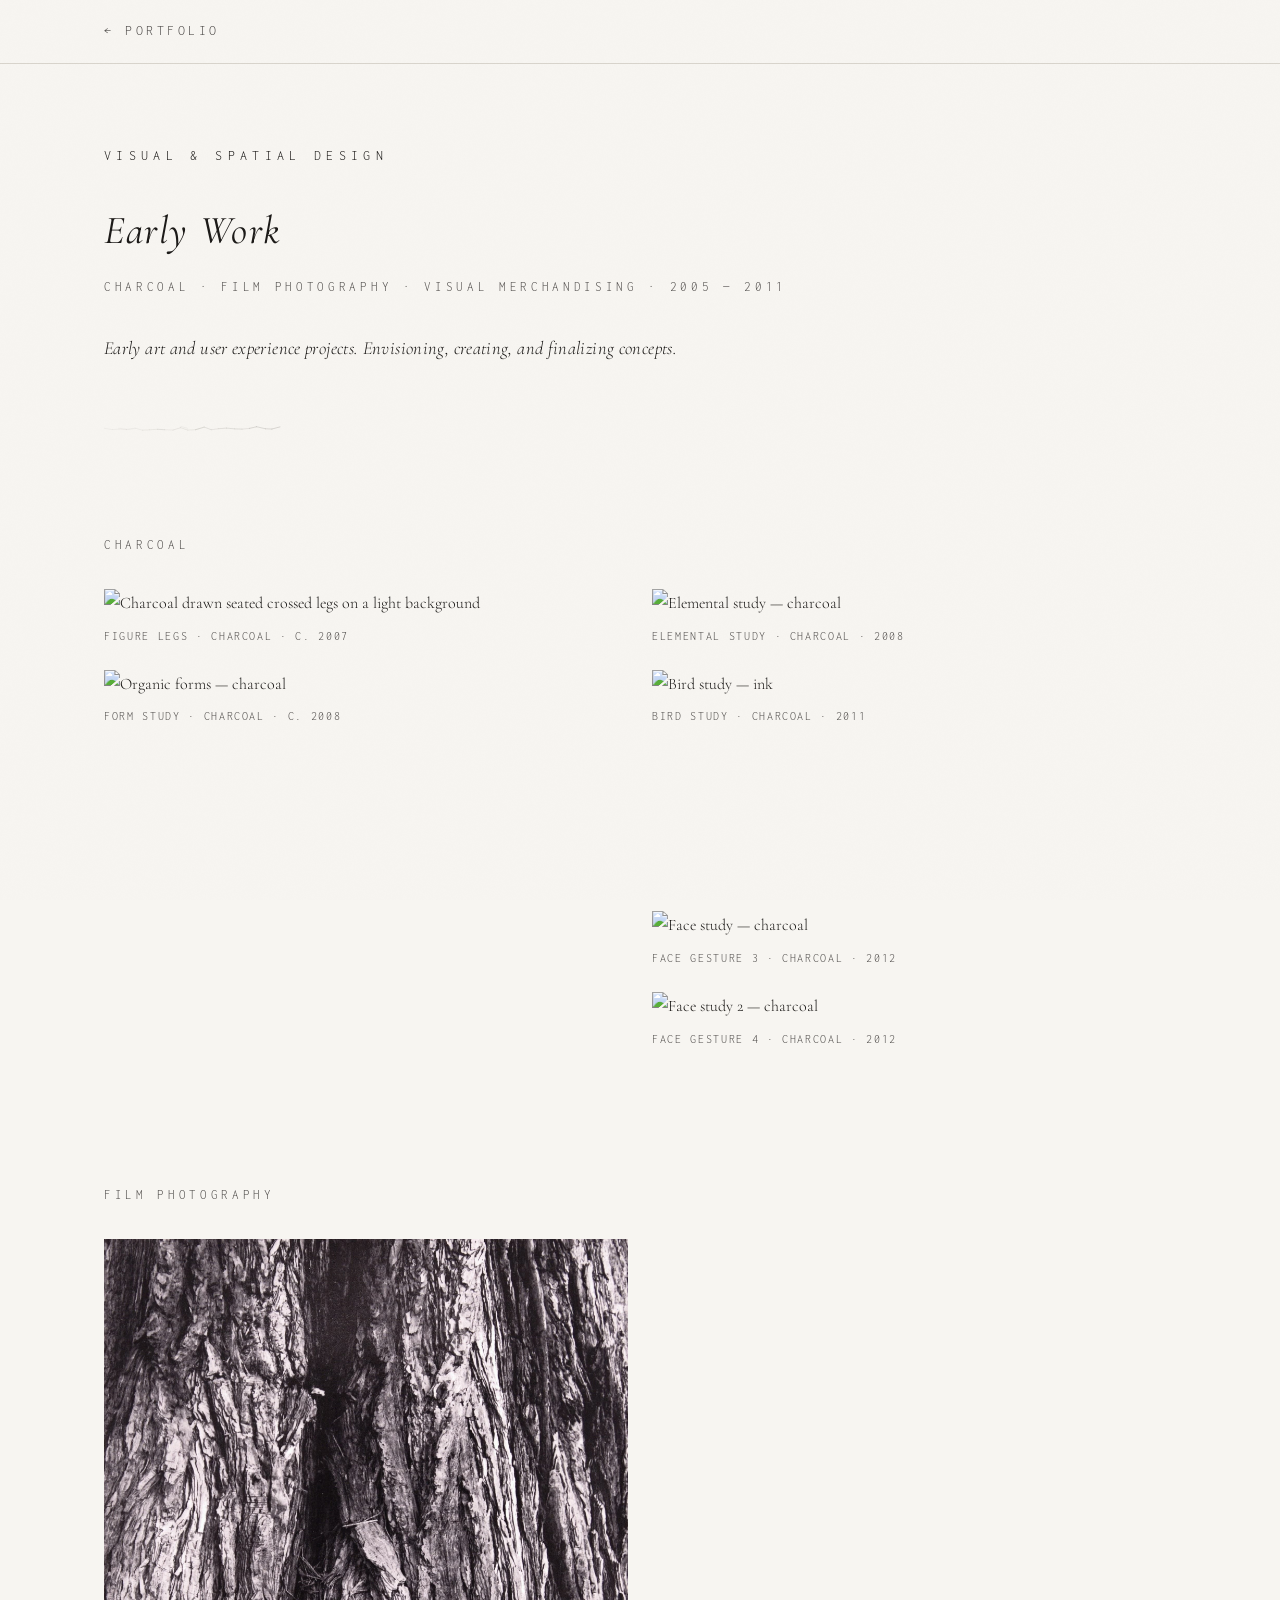
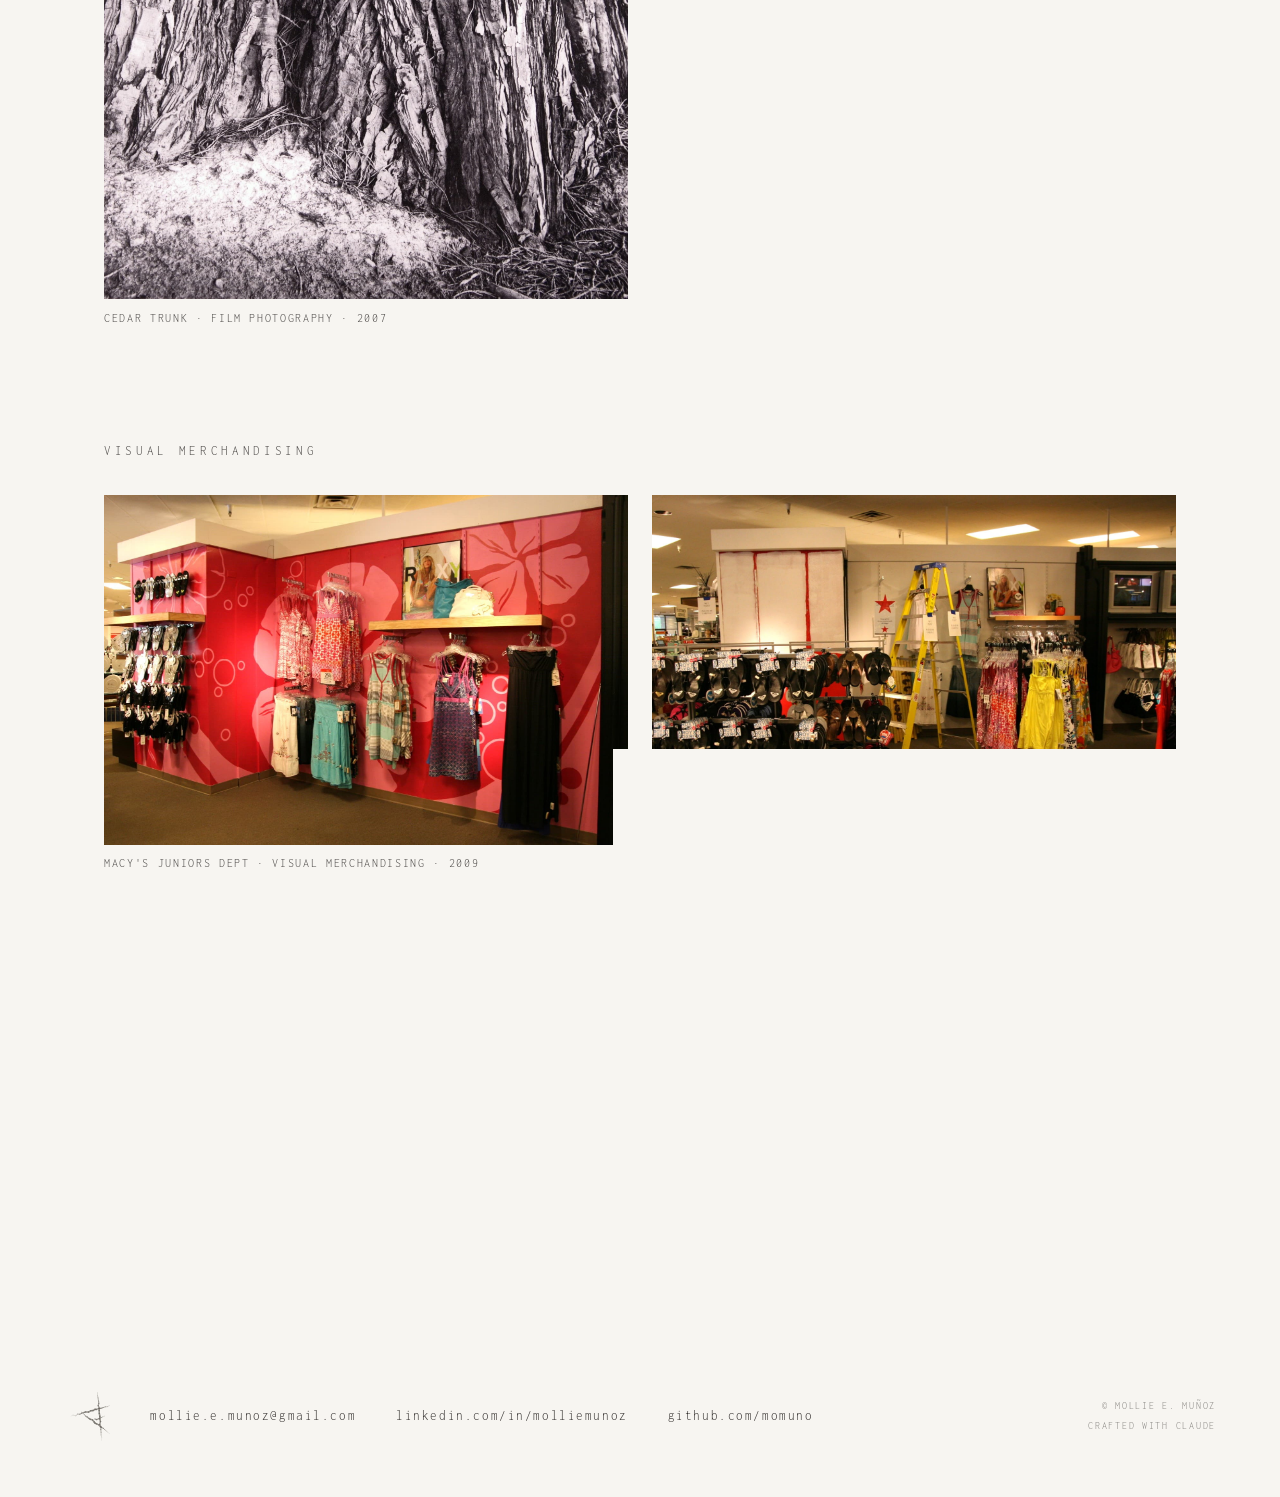
==== gallery.html @ 178ab49b "dead code clean up and mobile style improvments" ====
<!DOCTYPE html>
<html lang="en">
<head>
<meta charset="UTF-8">
<meta name="viewport" content="width=device-width, initial-scale=1.0">
<title>Early Work — Mollie E. Muñoz</title>
<link rel="stylesheet" href="styles.css">
<link rel="icon" type="image/png" sizes="32x32" href="favicon/favicon-32x32.png">
<link rel="icon" type="image/png" sizes="16x16" href="favicon/favicon-16x16.png">
<link rel="manifest" href="/site.webmanifest">
</head>
<body>

<canvas id="charcoal-cursor" aria-hidden="true"></canvas>

<nav>
  <ul>
    <li><a href="index.html#early-work">← Portfolio</a></li>
  </ul>
</nav>

<main>
<div class="content-wrap">

  <div class="project-header">
    <p class="project-eyebrow">Visual &amp; Spatial Design</p>
    <h1>Early Work</h1>
    <div class="project-meta">
      <span>Charcoal · Film Photography · Visual Merchandising · 2005 — 2011</span>
    </div>
    <p class="project-description">
      Early art and user experience projects. Envisioning, creating, and finalizing concepts.
    </p>
  </div>

  <div class="sweep-wrap"><canvas class="ink-sweep" id="sweep-header" aria-hidden="true"></canvas></div>

  <!-- LARGE CHARCOAL WORKS -->
  <div class="gallery-section" id="charcoal">
    <span class="gallery-label">Charcoal</span>

    <div class="gallery-grid">

      <div class="gallery-item">
        <img src="Gallery/drawing_dancer.jpg" alt="Charcoal drawn seated crossed legs on a light background" class="gallery-lightbox" data-lightbox-maxwidth="40vw">
        <div class="caption">Figure Legs · Charcoal · c. 2007</div>
      </div>

      <div class="gallery-item">
        <img src="Gallery/drawing_vertical.jpg" alt="Organic forms — charcoal" class="gallery-lightbox" data-lightbox-maxwidth="40vw">
        <div class="caption">Form Study · Charcoal · c. 2008</div>
      </div>

      <div class="gallery-item" style="break-before: column;">
        <img src="Gallery/drawing_horizontal.jpg" alt="Elemental study — charcoal" class="gallery-lightbox" data-lightbox-maxwidth="40vw">
        <div class="caption">Elemental study · Charcoal · 2008</div>
      </div>

      <div class="gallery-item">
        <img src="sketch_bird.jpg" alt="Bird study — ink" class="gallery-lightbox" data-lightbox-maxwidth="40vw">
        <div class="caption">Bird study · Charcoal · 2011</div>
      </div>

      <div class="gallery-item">
        <img src="sketch_portrait_orig.jpg" alt="Portrait study — pencil" class="gallery-lightbox" data-lightbox-maxwidth="40vw">
        <div class="caption">Face Gesture 1 · Pencil · 2012</div>
      </div>

      <div class="gallery-item">
        <img src="sketch_portrait2_orig.jpg" alt="Portrait study 2 — pencil" class="gallery-lightbox" data-lightbox-maxwidth="40vw">
        <div class="caption">Face Gesture 2 · Pencil · 2012</div>
      </div>

      <div class="gallery-item">
        <img src="sketch_face1_orig.jpg" alt="Face study — charcoal" class="gallery-lightbox" data-lightbox-maxwidth="40vw">
        <div class="caption">Face Gesture 3 · Charcoal · 2012</div>
      </div>

      <div class="gallery-item">
        <img src="sketch_face2_orig.jpg" alt="Face study 2 — charcoal" class="gallery-lightbox" data-lightbox-maxwidth="40vw">
        <div class="caption">Face Gesture 4 · Charcoal · 2012</div>
      </div>

    </div>
  </div>

  <!-- FILM PHOTOGRAPHY -->
  <div class="gallery-section" id="film">
    <span class="gallery-label">Film Photography</span>

    <div class="gallery-grid"">

      <div class="gallery-item">
        <img src="Gallery/photo_redwood.jpg" alt="Redwood trunks — film photography, 2007" class="gallery-lightbox" data-lightbox-maxwidth="40vw">
        <div class="caption">Cedar Trunk · Film photography · 2007</div>
      </div>

    </div>
  </div>

    <!-- VISUAL MERCHANDISING -->
  <div class="gallery-section" id="merchandising">
    <span class="gallery-label">Visual Merchandising</span>

    <div class="gallery-grid">

      <div class="gallery-item">
        <img src="Gallery/macy_juniors_after.jpg" alt="" class="gallery-lightbox" data-lightbox-maxwidth="40vw">
        <div class="caption">Macy's Juniors Dept · Visual Merchandising · 2009</div>
      </div>

      <div class="gallery-item">
        <img src="Gallery/macy_juniors_before.jpg" alt="" class="gallery-lightbox" data-lightbox-maxwidth="40vw">
        <div class="caption">Macy's Juniors Dept · Visual Merchandising · 2009</div>
      </div>

            <div class="gallery-item">
        <img src="Gallery/macy_juniors_painted.jpg" alt="" class="gallery-lightbox" data-lightbox-maxwidth="40vw">
        <div class="caption">Macy's Juniors Dept · Visual Merchandising · 2009</div>
      </div>

    </div>
  </div>

</div>
</main>

<footer>
  <div class="footer-inner">
    <div class="footer-left">
      <canvas class="stamp-canvas footer-stamp" data-seed="32" aria-hidden="true"></canvas>
      <div class="contact">
        <a href="mailto:mollie.e.munoz@gmail.com">mollie.e.munoz@gmail.com</a>
        <a href="https://linkedin.com/in/molliemunoz" target="_blank">linkedin.com/in/molliemunoz</a>
        <a href="https://github.com/momuno" target="_blank">github.com/momuno</a>
      </div>
    </div>
    <div class="built">
      © Mollie E. Muñoz<br>Crafted with Claude
      <span style="opacity:0.8;"></span>
    </div>
  </div>
</footer>

<!-- LIGHTBOX -->
<div class="lightbox-overlay" id="lightbox">
  <span class="lightbox-close">esc · click to close</span>
  <img id="lightbox-img" src="" alt="">
</div>



<script src="main.js"></script>

<script>
// ── GALLERY PAGE INIT ──
// Init all stamp marks
document.querySelectorAll('.stamp-canvas').forEach(canvas => {
  const seed = parseInt(canvas.dataset.seed || '1');
  drawStamp(canvas, seed);
});

setTimeout(() => {
  drawSweep(document.getElementById('sweep-header'),  3, 'hairline');
}, 1000);

// ── SCROLL REVEAL ──
setTimeout(() => {
  const items = document.querySelectorAll('.gallery-item');
  const observer = new IntersectionObserver((entries) => {
    entries.forEach((e, i) => {
      if (e.isIntersecting) {
        setTimeout(() => e.target.classList.add('visible'), i * 120);
        observer.unobserve(e.target);
      }
    });
  }, { threshold: 0.05 });
  items.forEach(el => observer.observe(el));
}, 1400);
</script>

</body>
</html>
---- styles.css ----
@import url('https://fonts.googleapis.com/css2?family=Cormorant+Garamond:ital,wght@0,300;0,400;0,500;1,300;1,400&family=Inconsolata:wght@300;400&display=swap');

:root {
    --paper:   #f7f5f1;
    --ink:     oklch(0.22 0.005 60);
    --dark-mid: oklch(0.32 0.005 60);
    --mid:     oklch(0.42 0.005 60);
    --light:   oklch(0.62 0.006 70);
    --whisper: oklch(0.78 0.006 75);
    --faint:   #ece9e3;
    --smudge:  #d8d4cc;
  }

  * { margin: 0; padding: 0; box-sizing: border-box; }
  html { scroll-behavior: smooth; }

  body {
    background: var(--paper);
    color: var(--ink);
    font-family: 'Cormorant Garamond', serif;
    font-weight: 300;
    line-height: 1.75;
    overflow-x: hidden;
    cursor: none;
  }

  /* Paper grain */
  body::before {
    content: '';
    position: fixed;
    inset: 0;
    background-image: url("data:image/svg+xml,%3Csvg xmlns='http://www.w3.org/2000/svg' width='400' height='400'%3E%3Cfilter id='n'%3E%3CfeTurbulence type='fractalNoise' baseFrequency='0.9' numOctaves='4' stitchTiles='stitch'/%3E%3CfeColorMatrix type='saturate' values='0'/%3E%3C/filter%3E%3Crect width='400' height='400' filter='url(%23n)' opacity='0.035'/%3E%3C/svg%3E");
    pointer-events: none;
    z-index: 999;
    opacity: 0.45;
    mix-blend-mode: multiply;
  }

  /* Charcoal cursor canvas */
  #charcoal-cursor {
    position: fixed;
    inset: 0;
    z-index: 1000;
    pointer-events: none;
    mix-blend-mode: multiply;
  }

  #crosshair-cursor {
    position: fixed;
    inset: 0;
    z-index: 1001;
    pointer-events: none;
    mix-blend-mode: difference;
  }

  /* ── BACKGROUND ── */
  .bg {
    position: fixed;
    top: -10%; left: 0; right: 0;
    height: 120vh;
    z-index: 0;
    pointer-events: none;
  }

  .bg img {
    width: 100%;
    height: 100%;
    object-fit: cover;
    opacity: 0.13;
    mix-blend-mode: multiply;
    -webkit-mask-image: radial-gradient(ellipse 80% 85% at center, black 30%, transparent 100%);
    mask-image: radial-gradient(ellipse 80% 85% at center, black 30%, transparent 100%);
  }

  @media (max-width: 720px) {
    .bg img {
      object-position: center 40%;
      opacity: 0.1;
      -webkit-mask-image: radial-gradient(ellipse 100% 70% at center, black 25%, transparent 100%);
      mask-image: radial-gradient(ellipse 100% 70% at center, black 25%, transparent 100%);
    }
  }

    /* ── STAMP MARK ── */
  .stamp-wrap {
    width: 64px;
    height: 64px;
    flex-shrink: 0;
    margin-top: 0.2rem;
  }

  /* Nav/main/footer cover the bg as content scrolls over it */
  nav, main, footer {
    position: relative;
    z-index: 2;
  }

  /* Nav always covers bg */
  nav { background: var(--paper); }

  /* ── INK SWEEP WRAPPER — constrains and centers sweep width ── */
  .sweep-wrap {
    width: 100%;
    margin: 0 auto;
  }

  /* Ink sweep divider */
  .ink-sweep {
    margin: 1.5rem 0 2rem;
  }

  /* ── OPENING ── */
  .opening {
    min-height: 100vh;
    display: flex;
    flex-direction: column;
    justify-content: center;
    padding: 6rem clamp(2rem, 5vw, 5rem) 4rem;
    max-width: 1200px;
    margin: 0 auto;
    position: relative;
    z-index: 1;
  }

  .opening-eyebrow {
    font-family: 'Inconsolata', monospace;
    font-size: 0.88rem;
    letter-spacing: 0.38em;
    text-transform: uppercase;
    color: var(--ink);
    margin-bottom: 2.5rem;
    opacity: 0;
    animation: m-fade 1.2s ease-out 0.3s forwards;
  }

  .opening h1 {
    font-weight: 300;
    font-size: clamp(3rem, 9vw, 10rem);
    letter-spacing: -0.01em;
    line-height: 0.95;
    white-space: nowrap;
    opacity: 0;
    animation: m-rise 1.6s ease-out 0.6s forwards;
  }

  .opening h1 em { font-style: italic; }

  /* Flourish canvas sits here */
  .opening-flourish {
    margin: 1.2rem 0 1.8rem -0.3rem;
    opacity: 0;
    animation: m-fade 1.4s ease-out 1.8s forwards;
  }

  .opening-role {
    font-family: 'Inconsolata', monospace;
    font-size: 0.82rem;
    letter-spacing: 0.28em;
    text-transform: uppercase;
    color: var(--mid);
    opacity: 0;
    animation: m-fade 1.2s ease-out 2.1s forwards;
  }

  .opening-epigraph {
    margin-top: 1.8rem;
    max-width: 72ch;
    font-size: clamp(1.15rem, 1.8vw, 1.45rem);
    line-height: 1.75;
    color: var(--ink);
    font-style: italic;
    letter-spacing: 0.03em;
    opacity: 0;
    animation: m-fade 1.4s ease-out 2.5s forwards;
  }

  @keyframes m-rise {
    from { opacity: 0; transform: translateY(18px); }
    to   { opacity: 1; transform: none; }
  }
  @keyframes m-fade {
    from { opacity: 0; }
    to   { opacity: 1; }
  }

  /* ── NAV ── */
  nav {
    position: sticky;
    top: 0;
    z-index: 40;
    background: rgba(247,245,241,0.97);
    backdrop-filter: blur(8px);
    border-bottom: 1px solid var(--smudge);
    padding: 0;
  }

  nav ul {
    list-style: none;
    display: flex;
    gap: 0;
    max-width: 1200px;
    margin: 0 auto;
    flex-wrap: wrap;
    padding: 0 clamp(2rem, 5vw, 5rem);
  }

  nav ul li a {
    display: block;
    padding: 1.2rem 2.2rem 1.2rem 0;
    font-family: 'Inconsolata', monospace;
    font-size: 0.88rem;
    letter-spacing: 0.25em;
    text-transform: uppercase;
    color: var(--mid);
    text-decoration: none;
    transition: color 0.25s;
  }

  nav ul li a:hover {
    color: var(--ink);
    text-decoration: underline;
    text-underline-offset: 8px;
  }
  a { cursor: none; }

  /* ── MAIN ── */
  /* Main is full width with solid bg — no gaps for dancer to show through */
  main {
    width: 100%;
  }

  /* Inner wrapper constrains content width and provides margins */
  .content-wrap {
    max-width: 1200px;
    margin: 0 auto;
    padding: 0 clamp(2rem, 5vw, 5rem);
  }

  /* Full-width paper wrapper — covers dancer edge to edge */
  .paper-zone {
    background: var(--paper);
    width: 100%;
    padding: 4rem 0 6rem 0;
  }

  .ink-sweep {
    width: 100%;
    margin-left: 0;
  }

  /* ── SECTION HEADER — unified ── */
  .section-head {
    padding: 2rem 0 0;
    display: flex;
    align-items: baseline;
    gap: 1.2rem;
    flex-wrap: wrap;
    scroll-margin-top: 60px; /* adjust to match your nav height */
  }

  .section-head h2 {
    font-size: clamp(1.9rem, 3.1vw, 3.1rem);
    font-weight: 400;
    font-style: italic;
    letter-spacing: 0.04em;
  }

  .section-note {
    font-family: 'Inconsolata', monospace;
    font-size: 0.88rem;
    letter-spacing: 0.25em;
    text-transform: uppercase;
    color: var(--light);
  }

  .section-intro {
    font-size: 1.3rem;
    letter-spacing: 0.02em;
    line-height: 1.85;
    color: var(--ink);
    font-style: italic;
    margin-bottom: 1.5rem;
  }

  /* ── FULL ENTRY — AI Interaction ── */
  .entry-full {
    display: grid;
    grid-template-columns: 52px 1fr;
    gap: 1.8rem 2.5rem;
    align-items: start;
    margin-bottom: 4rem;
    padding-bottom: 4rem;
    border-bottom: 1px solid var(--faint);
  }

  .entry-year {
    font-family: 'Inconsolata', monospace;
    font-size: 0.82rem; 
    letter-spacing: 0.20em; 
    color: var(--light); 
    margin-bottom: 0.5rem;
  }

  .entry-body {
    font-size: 1.10rem; 
    letter-spacing: 0.01em; 
    line-height: 1.85; 
    color: var(--dark-mid);
  }
  .entry-body p { margin-bottom: 0.8rem; }


  /* Entry header — year + title spans full width above image+text */
  .entry-header {
    margin-bottom: 1.2rem;
  }

  .entry-header h3 {
    font-size: clamp(1.15rem, 1.9vw, 1.9rem);
    font-weight: 400;
    line-height: 1.25;
    margin-top: 0.5rem;
  }

  /* Entry left — just holds the image, no stacking needed anymore */
  .entry-left {
    display: flex;
    flex-direction: column;
  }

  /* Inner content area: image + text side by side, reflection below */
  .entry-content {
    display: flex;
    flex-direction: column;
    gap: 1.0rem;
  }

  .entry-content-row {
    display: grid;
    grid-template-columns: 2fr 3fr;
    gap: 1rem 2rem;
    align-items: start;
  }

  .entry-full.flip .entry-content-row {
    grid-template-columns: 3fr 2fr;
  }

  .entry-full.flip .entry-content-row .entry-visual {
    order: 2;
  }

  .entry-full.flip .entry-content-row .entry-body {
    order: 1;
  }

  .entry-full .reflection {
    width: 100%;
    max-width: none;
  }

  .entry-visual {
    aspect-ratio: 4/3;
    overflow: hidden;
    display: flex;
    flex-direction: column;
  }

  .entry-visual img {
    width: 100%; height: 100%;
    object-fit: cover;
    display: block;
  }

  .image-credit {
    font-family: 'Inconsolata', monospace;
    font-size: 0.58rem;
    letter-spacing: 0.14em;
    text-transform: uppercase;
    margin-top: 0.4rem;
    margin-left: 0.4em;
    text-align: left;
  }


  .reflection {
    padding: 0.2rem 0.9rem;
    border-left: 1px solid var(--ink);
    font-style: italic; 
    font-size: 1.06rem; 
    letter-spacing: 0.02em;
    color: var(--dark-mid); 
    line-height: 1.75;
  }

  .entry-link {
    display: inline-block; 
    margin-top: 0.9rem;
    font-family: 'Inconsolata', monospace;
    font-size: 0.74rem; 
    letter-spacing: 0.14em; 
    text-transform: uppercase;
    color: var(--mid); 
    text-decoration: none;
    border-bottom: 1px solid var(--whisper); 
    padding-bottom: 2px;
    transition: border-color 0.2s;
  }
  .entry-link:hover { 
    color: var(--ink);
    border-color: var(--ink); 
  }

  .non-link {
    display: inline-block;
    margin-top: 0.9rem; 
    font-family:'Inconsolata', monospace; 
    font-size:0.74rem; 
    letter-spacing:0.14em; 
    text-transform:uppercase; 
    color:var(--ink); 
    cursor:none;
  }

  /* Text-only entry — no image column */
  .entry-full.text-only .entry-content-row {
    grid-template-columns: 1fr;
  }
  .entry-full.text-only .entry-visual {
    display: none;
  }


  /* ── IMAGE HOVER OVERLAY ── */
  .img-overlay-wrap {
    position: relative;
    width: 100%;
    height: 100%;
    overflow: hidden;
  }

  .img-overlay-wrap img {
    width: 100%;
    height: 100%;
    object-fit: cover;
    display: block;
    transition: opacity 0.4s ease;
  }

  .img-overlay-wrap:hover img {
    opacity: .1;
  }

  .img-overlay {
    position: absolute;
    inset: 0;
    display: flex;
    flex-direction: column;
    align-items: center;
    justify-content: center;
    gap: 0.8rem;
    opacity: 0;
    transition: opacity 0.4s ease;
    pointer-events: none;
    padding: 1.5rem;
    text-align: center;
    background: rgba(236,233,227,0.3);
  }

  .img-overlay::before {
    content: '';
    position: absolute; inset: 0;
    background: repeating-linear-gradient(
      -45deg, transparent, transparent 10px,
      rgba(26,24,20,0.03) 10px, rgba(26,24,20,0.03) 11px
    );
  }

  .img-overlay-wrap:hover .img-overlay {
    opacity: 1;
  }

  .img-overlay-label {
    font-family: 'Inconsolata', monospace;
    font-size: 0.9rem;
    letter-spacing: 0.24em;
    text-transform: uppercase;
    color: var(--dark-mid);
    line-height: 1.8;
    position: relative;
    z-index: 1;
  }

  .img-overlay-mark {
    width: 38px;
    height: 38px;
    opacity: 0.8;
    position: relative;
    z-index: 1;
  }

  /* Keep overlay hidden by default on mobile too */
  @media (hover: none) {
    .img-overlay-wrap .img-overlay {
      transition: opacity 0.3s ease;
    }
  }

  /* ── MARGIN SKETCHES ── */
  /* ── THUMBNAIL CARDS ── */
  .thumbnails-section {
    display: grid;
    grid-template-columns: repeat(auto-fill, minmax(280px, 1fr));
    gap: 1.5rem;
    margin-bottom: 3rem;
  }

  .thumbnail-note {
    background: rgba(251,250,247,0.92);
    backdrop-filter: blur(6px);
    -webkit-backdrop-filter: blur(6px);
    border: 1px solid rgba(216,212,204,0.55);
    padding: 1.4rem 1.6rem;
    font-size: 1.10rem;
    letter-spacing: 0.01em; 
    line-height: 1.8;
    color: var(--dark-mid); 
    font-style: normal;
  }

  .thumbnail-note strong {
    font-size: 1.3rem; 
    line-height: 1.3; 
    color: var(--ink);
  }

  .thumb-image {
    margin-top: 1rem;
    overflow: hidden;
  }

  .thumb-image img {
    width: 100%;
    display: block;
    object-fit: cover;
    max-height: 220px;
  }

  .thumb-title-row {
    display: flex;
    align-items: center;
    gap: 0.7rem;
    margin-bottom: 0.6rem;
  }

  .thumb-stamp {
    width: 36px;
    height: 36px;
    flex-shrink: 0;
    opacity: 0.7;
  }


    /* ── THUMBNAILS WINDOW — transparent, dancer shows through ── */
  .thumbnails-window {
    position: relative;
    z-index: 2;
    width: 100%;
    padding: 4rem 0 6rem 0;
    background: transparent;
  }

  .thumbnails-window .section-note {
    color: var(--mid);
  }

  .thumb-date {
    display: block;
    font-family: 'Inconsolata', monospace;
    font-size: 0.82rem;
    letter-spacing: 0.20em;
    color: var(--light);
  }

  .content-wrap-inset {
    max-width: 1200px;
    margin: 0 auto;
    padding: 0 clamp(2rem, 5vw, 5rem);
  }


  /* ── PATENTS — clean list, no section-head treatment ── */
  .patents { 
    padding: 4rem 0 3rem; 
    margin-bottom: 3rem;
  }
  .patent-list { list-style: none; }
  .patent-list li {
    display: grid; 
    grid-template-columns: 110px 1fr; 
    gap: 1rem;
    padding: 0.9rem 0; 
    border-top: 1px solid var(--faint);
    align-items: baseline; 
    font-size: 1.07rem; 
    color: var(--ink); 
    line-height: 1.75;
  }
  .patent-list li:last-child { border-bottom: 1px solid var(--faint); }
  .patent-status {
    font-family: 'Inconsolata', monospace;
    font-size: 0.82rem; 
    letter-spacing: 0.20em; 
    text-transform: uppercase; 
    color: var(--light);
    min-width: 7rem;
    display: inline-block;
  }

  /* ── PATENTS WINDOW — transparent, narrow, centered ── */
  .patents-window {
    position: relative;
    z-index: 2;
    width: 100%;
    padding: 4rem 0 6rem 0;
    background: transparent;
  }

  .patents-window .section-note {
    color: var(--mid);
  }
  
  .patents-inset {
    max-width: 1040px;
    margin: 0 auto;
    padding: 0 clamp(2rem, 5vw, 5rem);
  }

  .patents-window .patents {
    background: rgba(251,250,247,0.92);
    backdrop-filter: blur(6px);
    -webkit-backdrop-filter: blur(6px);
    border: 1px solid rgba(216,212,204,0.55);
    padding: 2.5rem 3rem;
    border-top: none;
  }

    /* ── TILE GRID — Communication, Visual ── */
  .entries-mid {
    display: grid;
    grid-template-columns: repeat(auto-fill, minmax(300px, 1fr));
    gap: 1.5rem 2rem;
    margin-bottom: 3rem;
  }

  .entry-mid { padding-top: 1rem; }

  .entry-mid h4 { 
    font-size: 1.3rem; 
    font-weight: 400; 
    line-height: 1.3; 
    margin-bottom: 0.35rem; 
  }

  .entry-mid .mid-visual {
    width: 100%; aspect-ratio: 16/9; overflow: hidden;
    margin-bottom: 0.9rem; background: var(--faint);
    display: flex; align-items: center; justify-content: center;
  }
  .entry-mid .mid-visual img { 
    width: 100%; 
    height: 100%; 
    object-fit: cover; 
    display: block; 
  }

  .entry-mid p { 
    font-size: 1.07rem; 
    line-height: 1.75; 
    color: var(--dark-mid);
  }

  /* ── EARLY WORK CONTEXT LIST ── */
  .early-context-list {
    list-style: none;
    border-top: 1px solid var(--faint);
    margin-top: 1rem;
    margin-bottom: 3rem;
  }

  .early-context-list li {
    display: grid;
    grid-template-columns: 50px 1fr auto;
    grid-template-rows: auto auto;
    gap: 0.0rem 1.5rem;
    padding: 1rem 0;
    border-bottom: 1px solid var(--faint);
    align-items: baseline;
  }

  .early-context-stamp {
    width: 28px;
    height: 28px;
    flex-shrink: 0;
    opacity: 0.6;
    grid-column: 1;
    grid-row: 1/3;
    align-self: center;
  }

  .early-context-title {
    font-size: 1.3rem;
    font-weight: 400;
    color: var(--ink);
    grid-column: 2; grid-row: 1;
  }

  .early-context-year {
    font-family: 'Inconsolata', monospace;
    font-size: 0.68rem;
    letter-spacing: 0.16em;
    color: var(--light);
    grid-column: 3; grid-row: 1;
    text-align: right;
  }

  .early-context-note {
    font-size: 1.07rem;
    line-height: 1.75;
    color: var(--mid);
    grid-column: 2 / 4; grid-row: 2;
  }

/* ── DESIGNER'S STATEMENT WINDOW ── */
  .statement-window {
    position: relative;
    z-index: 2;
    width: 100%;
    padding: 6rem 0 4rem;
    background: transparent;
  }

  .statement-window .section-note {
    color: var(--mid);
  }

  .statement-inset {
    max-width: 1040px;
    margin: 0 auto;
    padding: 0 clamp(2rem, 5vw, 5rem);
  }

  .statement-paper {
    background: rgba(251,250,247,0.92);
    backdrop-filter: blur(8px);
    -webkit-backdrop-filter: blur(8px);
    border: 1px solid rgba(216,212,204,0.5);
    padding: 3rem 3.5rem;
    margin-top: 2rem;
  }

  .statement-body {
    font-size: 1.15rem;
    line-height: 1.9;
    color: var(--ink);
    font-weight: 300;
  }

  .statement-body p { margin-bottom: 1.4rem; }

  .statement-close { font-size: 1.1rem; color: var(--ink); }

  .statement-signature { margin-top: 3rem; padding-top: 2rem; }

  .statement-name {
    font-size: clamp(2rem, 5vw, 3.2rem);
    font-weight: 300; letter-spacing: -0.01em;
    line-height: 0.95; font-style: normal;
    color: var(--ink); margin-bottom: 1rem;
  }

  .statement-name em { font-style: italic; }

  .statement-flourish { display: block; width: 280px; height: 32px; }


  /* ── FOOTER ── */
  footer {
    width: 100%;
    padding: 0;
    position: relative;
  }

  .footer-left {
    display: flex;
    align-items: center;
    gap: 1.4rem;
    flex-direction: row; /* add this */
  }

  .footer-stamp {
    width: 52px;
    height: 52px;
    flex-shrink: 0;
    opacity: 0.75;
  }

  .footer-inner {
    max-width: 1200px;
    margin: 0 auto;
    width: 100%;
    display: flex;
    justify-content: space-between;
    align-items: center;
    gap: 2rem;
  }

  .footer-transparent .footer-inner {
    position: absolute;
    left: clamp(2rem, 5vw, 5rem);
    right: clamp(2rem, 5vw, 5rem);
  }

  .contact {
    display: flex;
    gap: 2.5rem; /* adjust as needed */
  }

  footer .contact a {
    display: inline;
    font-family: 'Inconsolata', monospace;
    font-size: 0.82rem;
    letter-spacing: 0.12em;
    color: var(--dark-mid);
    text-decoration: none;
    line-height: 2.2;
    transition: color 0.2s;
  }

  footer .contact a:hover { 
    color: var(--ink);
    text-decoration: underline;
    text-underline-offset: 8px;
  }

  footer .built {
    font-family: 'Inconsolata', monospace;
    font-size: 0.6rem;
    letter-spacing: 0.18em;
    text-transform: uppercase;
    color: var(--light);
    text-align: right;
    line-height: 2;
  }

  footer:not(.footer-transparent) {
    padding: 3rem clamp(2rem, 5vw, 5rem);
    display: flex;
    justify-content: space-between;
    align-items: center;
    flex-wrap: wrap;
    gap: 2rem;
  }

    /* ── FOOTER TRANSPARENT — dancer shows through at end ── */
  .footer-transparent {
    background: transparent !important;
    height:250px;
  }

  .footer-transparent .contact a { color: var(--dark-mid); }
  .footer-transparent .contact a:hover { color: var(--ink); }

  /* ── MOBILE NAV HAMBURGER ── */
  .nav-hamburger {
    display: none;
  }

  /* ── MOBILE FULL-SCREEN OVERLAY ── */
  .nav-overlay {
    display: none;
  }

  /* ── REVEAL ── */
  .reveal {
    opacity: 0;
    transform: translateY(16px);
    transition: opacity 0.9s ease, transform 0.9s ease;
  }

  .reveal.visible {
    opacity: 1;
    transform: none;
  }

  /* ── RESPONSIVE ── */
  @media (max-width: 720px) {
    html, body { overflow-x: hidden; }

    /* Hide desktop nav links, show hamburger */
    nav ul { display: none; }

    .nav-hamburger {
      display: flex;
      flex-direction: column;
      justify-content: space-between;
      width: 28px;
      height: 18px;
      background: none;
      border: none;
      cursor: pointer;
      padding: 0;
      margin: 0 clamp(1.5rem, 5vw, 5rem) 0 auto;
      align-self: center;
    }

    nav {
      display: flex;
      align-items: center;
      min-height: 52px;
    }

    .nav-hamburger span {
      display: block;
      width: 100%;
      height: 1px;
      background: var(--ink);
      transition: opacity 0.2s;
    }

    /* Full-screen overlay */
    .nav-overlay {
      display: flex;
      flex-direction: column;
      justify-content: center;
      position: fixed;
      inset: 0;
      z-index: 200;
      background: var(--paper);
      padding: 4rem clamp(2rem, 8vw, 5rem);
      opacity: 0;
      pointer-events: none;
      transition: opacity 0.35s ease;
    }

    .nav-overlay.open {
      opacity: 1;
      pointer-events: all;
    }

    .nav-overlay-close {
      position: absolute;
      top: 1.4rem;
      right: clamp(1.5rem, 5vw, 5rem);
      width: 28px;
      height: 28px;
      background: none;
      border: none;
      cursor: pointer;
      padding: 0;
    }

    .nav-overlay-close span {
      display: block;
      position: absolute;
      width: 100%;
      height: 1px;
      background: var(--ink);
      top: 50%;
      left: 0;
    }

    .nav-overlay-close span:first-child { transform: rotate(45deg); }
    .nav-overlay-close span:last-child  { transform: rotate(-45deg); }

    .nav-overlay-nav ol {
      list-style: none;
      padding: 0;
      margin: 0;
    }

    .nav-overlay-nav ol li {
      border-top: 1px solid var(--faint);
      opacity: 0;
      transform: translateY(12px);
      transition: opacity 0.35s ease, transform 0.35s ease;
    }

    .nav-overlay-nav ol li:last-child {
      border-bottom: 1px solid var(--faint);
    }

    .nav-overlay.open .nav-overlay-nav ol li {
      opacity: 1;
      transform: none;
    }

    /* Stagger each link's entrance */
    .nav-overlay.open .nav-overlay-nav ol li:nth-child(1) { transition-delay: 0.05s; }
    .nav-overlay.open .nav-overlay-nav ol li:nth-child(2) { transition-delay: 0.10s; }
    .nav-overlay.open .nav-overlay-nav ol li:nth-child(3) { transition-delay: 0.15s; }
    .nav-overlay.open .nav-overlay-nav ol li:nth-child(4) { transition-delay: 0.20s; }
    .nav-overlay.open .nav-overlay-nav ol li:nth-child(5) { transition-delay: 0.25s; }
    .nav-overlay.open .nav-overlay-nav ol li:nth-child(6) { transition-delay: 0.30s; }

    .nav-overlay-nav ol li a {
      display: block;
      padding: 1.2rem 0;
      font-family: 'Cormorant Garamond', serif;
      font-size: clamp(1.6rem, 7vw, 2.4rem);
      font-weight: 300;
      font-style: italic;
      letter-spacing: 0.02em;
      color: var(--ink);
      text-decoration: none;
      cursor: pointer;
    }

    .opening h1 {
      font-size: clamp(2rem, 11vw, 4rem);
      white-space: normal;
    }

    .opening-role {
      font-size: 0.72rem;
      letter-spacing: 0.16em;
    }

    .entry-full, .entry-full.flip {
      grid-template-columns: 1fr;
      gap: 1.5rem;
    }
    .entry-full .stamp-wrap { display: none; }
    .entry-content-row {
      grid-template-columns: 1fr !important;
    }
    .entry-content-row .entry-visual,
    .entry-full.flip .entry-content-row .entry-visual { order: 1; }
    .entry-content-row .entry-body,
    .entry-full.flip .entry-content-row .entry-body   { order: 2; }
    .entry-content .reflection                        { order: 3; }
    .entries-mid { grid-template-columns: 1fr; }

    .entry-mid {
      display: flex;
      flex-direction: column;
    }
    .entry-mid .entry-year { order: 1; }
    .entry-mid h4          { order: 2; }
    .entry-mid .mid-visual { order: 3; margin-top: 0.8rem; margin-bottom: 0.9rem; }
    .entry-mid p,
    .entry-mid .entry-link,
    .entry-mid .non-link   { order: 4; }
    .entry-mid .entry-link,
    .entry-mid .non-link   { align-self: flex-start; }

    .patent-list li {
      grid-template-columns: 1fr;
      gap: 0.25rem;
    }

    .statement-paper {
      padding: 2rem;
    }

    .patents-window .patents {
      padding: 2rem;
    }

    .footer-transparent {
      height: auto;
      padding: 3rem 2rem 2rem;
      position: static;
    }

    .footer-transparent .footer-inner {
      position: static;
      flex-direction: column;
      align-items: flex-start;
      gap: 1.5rem;
    }

    .footer-left {
      flex-direction: column;
      align-items: flex-start;
      gap: 0.8rem;
    }

    .contact {
      flex-direction: column;
      gap: 0.2rem;
    }

    .built {
      text-align: left;
    }

    .thumbnail-note {
      display: flex;
      flex-direction: column;
    }
    .thumbnail-note .thumb-title-row { order: 1; }
    .thumbnail-note .thumb-image     { order: 2; margin-top: 0.8rem; margin-bottom: 0.8rem; }
    .thumbnail-note .thumb-body      { order: 3; }
    body { cursor: auto; }
    #charcoal-cursor { display: none; }
    #crosshair-cursor { display: none; }
  }

  /* ── LIGHTBOX ── */
  .gallery-lightbox { cursor: none; }
 
  .lightbox-overlay {
    position: fixed; inset: 0;
    background: rgba(26,24,20,0.88);
    z-index: 3000;
    display: flex; align-items: center; justify-content: center;
    opacity: 0; pointer-events: none;
    transition: opacity 0.3s ease;
    cursor: none;
  }
 
  .lightbox-overlay.active {
    opacity: 1; pointer-events: all;
  }
 
  .lightbox-overlay img {
    max-width: 90vw; max-height: 90vh;
    object-fit: contain;
    box-shadow: 0 12px 60px rgba(0,0,0,0.5);
    cursor: none;
  }
 
  .lightbox-close {
    position: absolute;
    top: 2rem; right: 2.5rem;
    font-family: 'Inconsolata', monospace;
    font-size: 0.7rem; letter-spacing: 0.22em;
    text-transform: uppercase;
    color: rgba(247,245,241,0.6);
    cursor: none;
    transition: color 0.2s;
  }
 
  .lightbox-close:hover { color: rgba(247,245,241,1); }
/* ════════════════════════════════════
   GALLERY PAGE
   ════════════════════════════════════ */

/* ── PROJECT HEADER (gallery + sk pages) ── */
.project-header {
  padding: 5rem 0 1.5rem;
}

.project-eyebrow {
  font-family: 'Inconsolata', monospace;
  font-size: 0.88rem;
  letter-spacing: 0.38em;
  text-transform: uppercase;
  color: var(--ink);
  margin-bottom: 2.5rem;
  opacity: 0;
  animation: m-fade 1.2s ease-out 0.3s forwards;
}

.project-header h1 {
  font-size: clamp(1.9rem, 3.1vw, 3.1rem);
  font-weight: 400; 
  font-style: italic;
  letter-spacing: 0.04em; 
  line-height: 1.1;
  margin-bottom: 1.5rem;
  opacity: 0;
  animation: m-rise 1.2s ease-out 0.3s forwards;
}

.project-meta {
  display: flex; gap: 2rem; flex-wrap: wrap;
  margin-bottom: 2rem;
  opacity: 0;
  animation: m-fade 1.2s ease-out 0.6s forwards;
}

.project-meta span {
  font-family: 'Inconsolata', monospace;
  font-size: 0.82rem;
  letter-spacing: 0.28em;
  text-transform: uppercase;
  color: var(--mid);
}

.project-description {
  font-size: clamp(1.15rem, 1.3vw, 1.3rem);
  line-height: 1.85;
  color: var(--ink);
  font-style: italic;
  letter-spacing: 0.02em;
  opacity: 0;
  animation: m-fade 1.4s ease-out 0.9s forwards;
}

/* ── GALLERY SECTIONS ── */
.gallery-section {
  padding: 3rem 0 0;
}

.gallery-label {
  font-family: 'Inconsolata', monospace;
  font-size: 0.82rem; 
  letter-spacing: 0.28em;
  text-transform: uppercase; color: var(--mid);
  margin-bottom: 2rem;
  display: block;
  opacity: 0;
  animation: m-fade 0.8s ease-out 1.4s forwards;
}

.gallery-grid {
  columns: 2;
  column-gap: 1.5rem;
  margin-bottom: 4rem;
  opacity: 0;
  animation: m-fade 0.6s ease-out 1.2s forwards;
}

.gallery-item {
  break-inside: avoid;
  margin-bottom: 1.5rem;
  display: block;
  opacity: 0;
  transform: translateY(12px);
  transition: opacity 0.8s ease, transform 0.8s ease;
}

.gallery-item.visible {
  opacity: 1; transform: none;
}

.gallery-item img {
  width: 100%;
  display: block;
}

.gallery-item .caption {
  padding: 0.6rem 0 0;
  font-family: 'Inconsolata', monospace;
  font-size: 0.74rem; 
  letter-spacing: 0.14em;
  text-transform: uppercase; color: var(--mid);
  line-height: 1.6;
}

#merchandising {
  scroll-margin-top: 80px;
}

/* ════════════════════════════════════
   SEMANTIC KERNEL PAGE
   ════════════════════════════════════ */

.video-grid {
  display: grid;
  grid-template-columns: repeat(auto-fill, minmax(300px, 1fr));
  gap: 2.5rem 2rem;
  padding: 0rem 0 5rem;
  opacity: 0;
  animation: m-fade 0.6s ease-out 1.2s forwards;
}

.video-item {
  display: flex; flex-direction: column;
  opacity: 0;
  transform: translateY(16px);
  transition: opacity 0.7s ease, transform 0.7s ease;
}

.video-item.visible {
  opacity: 1; transform: none;
}

.video-thumb {
  position: relative;
  width: 100%; aspect-ratio: 16/9;
  overflow: hidden; background: var(--faint);
  display: block; text-decoration: none;
  margin-bottom: 0rem;
  cursor: none;
}

.video-thumb img {
  width: 100%; height: 100%;
  object-fit: cover; display: block;
  transition: opacity 0.3s ease;
  filter: saturate(0.65) contrast(1.05);
}

.video-thumb:hover img {
  opacity: 0.8;
}

.video-thumb::after {
  content: '▶';
  position: absolute;
  inset: 0;
  display: flex; align-items: center; justify-content: center;
  font-size: 1.5rem; color: var(--ink);
  opacity: 0;
  transition: opacity 0.25s ease;
  background: rgba(247,245,241,0.5);
}

.video-thumb:hover::after {
  opacity: 1;
}

.video-num {
  font-family: 'Inconsolata', monospace;
  font-size: 0.82rem; 
  letter-spacing: 0.28em;
  text-transform: uppercase; 
  color: var(--mid);
  margin-bottom: 0.4rem;
}

.video-link {
  font-family: 'Inconsolata', monospace;
  font-size: 0.74rem; 
  letter-spacing: 0.14em;
  text-transform: uppercase; 
  color: var(--mid);
  text-decoration: none;
  border-bottom: 1px solid var(--whisper);
  padding-bottom: 2px; 
  display: inline-block;
  align-self: flex-start;
  transition: border-color 0.2s;
  margin-top: auto; 
  padding-top: 0.5rem;
  cursor: none;
}

.video-link:hover { 
  color: var(--ink); 
  border-color: var(--ink); 
}

@media (max-width: 720px) {
  .video-grid { grid-template-columns: 1fr; }
}
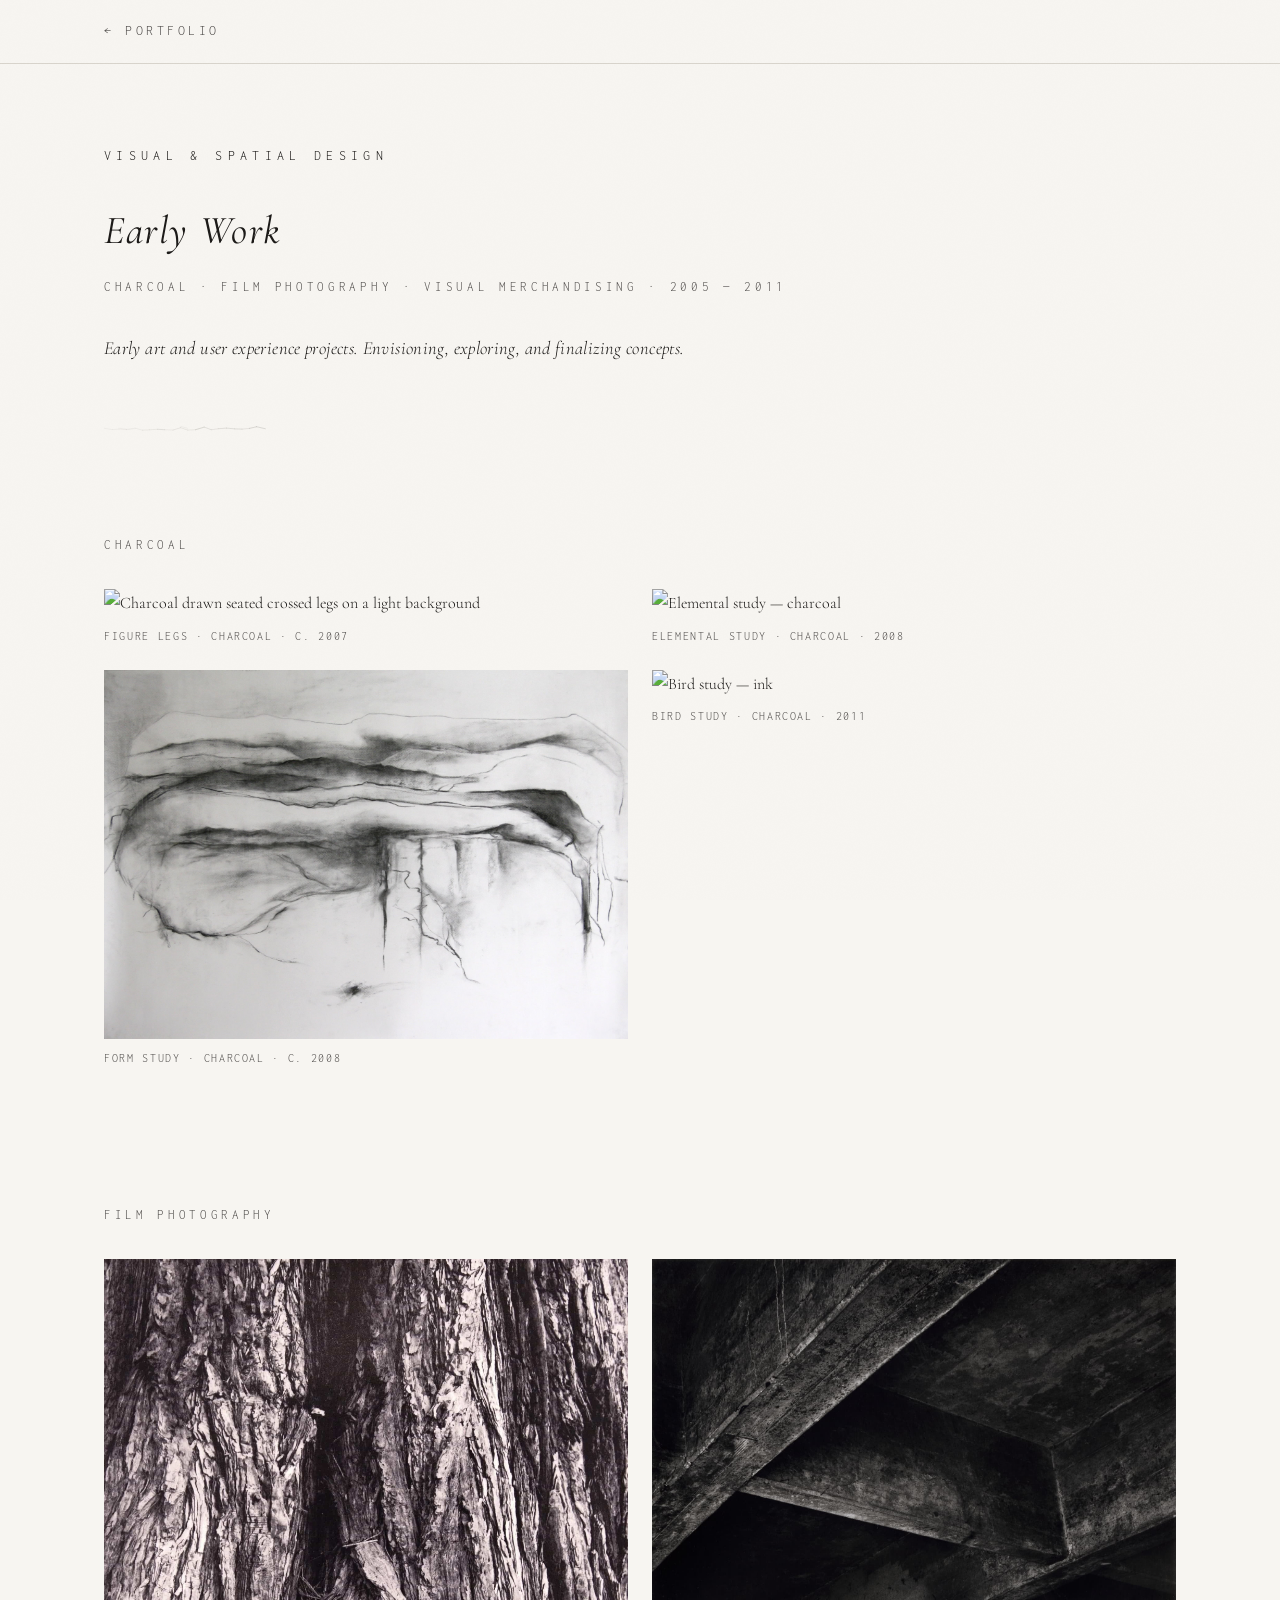
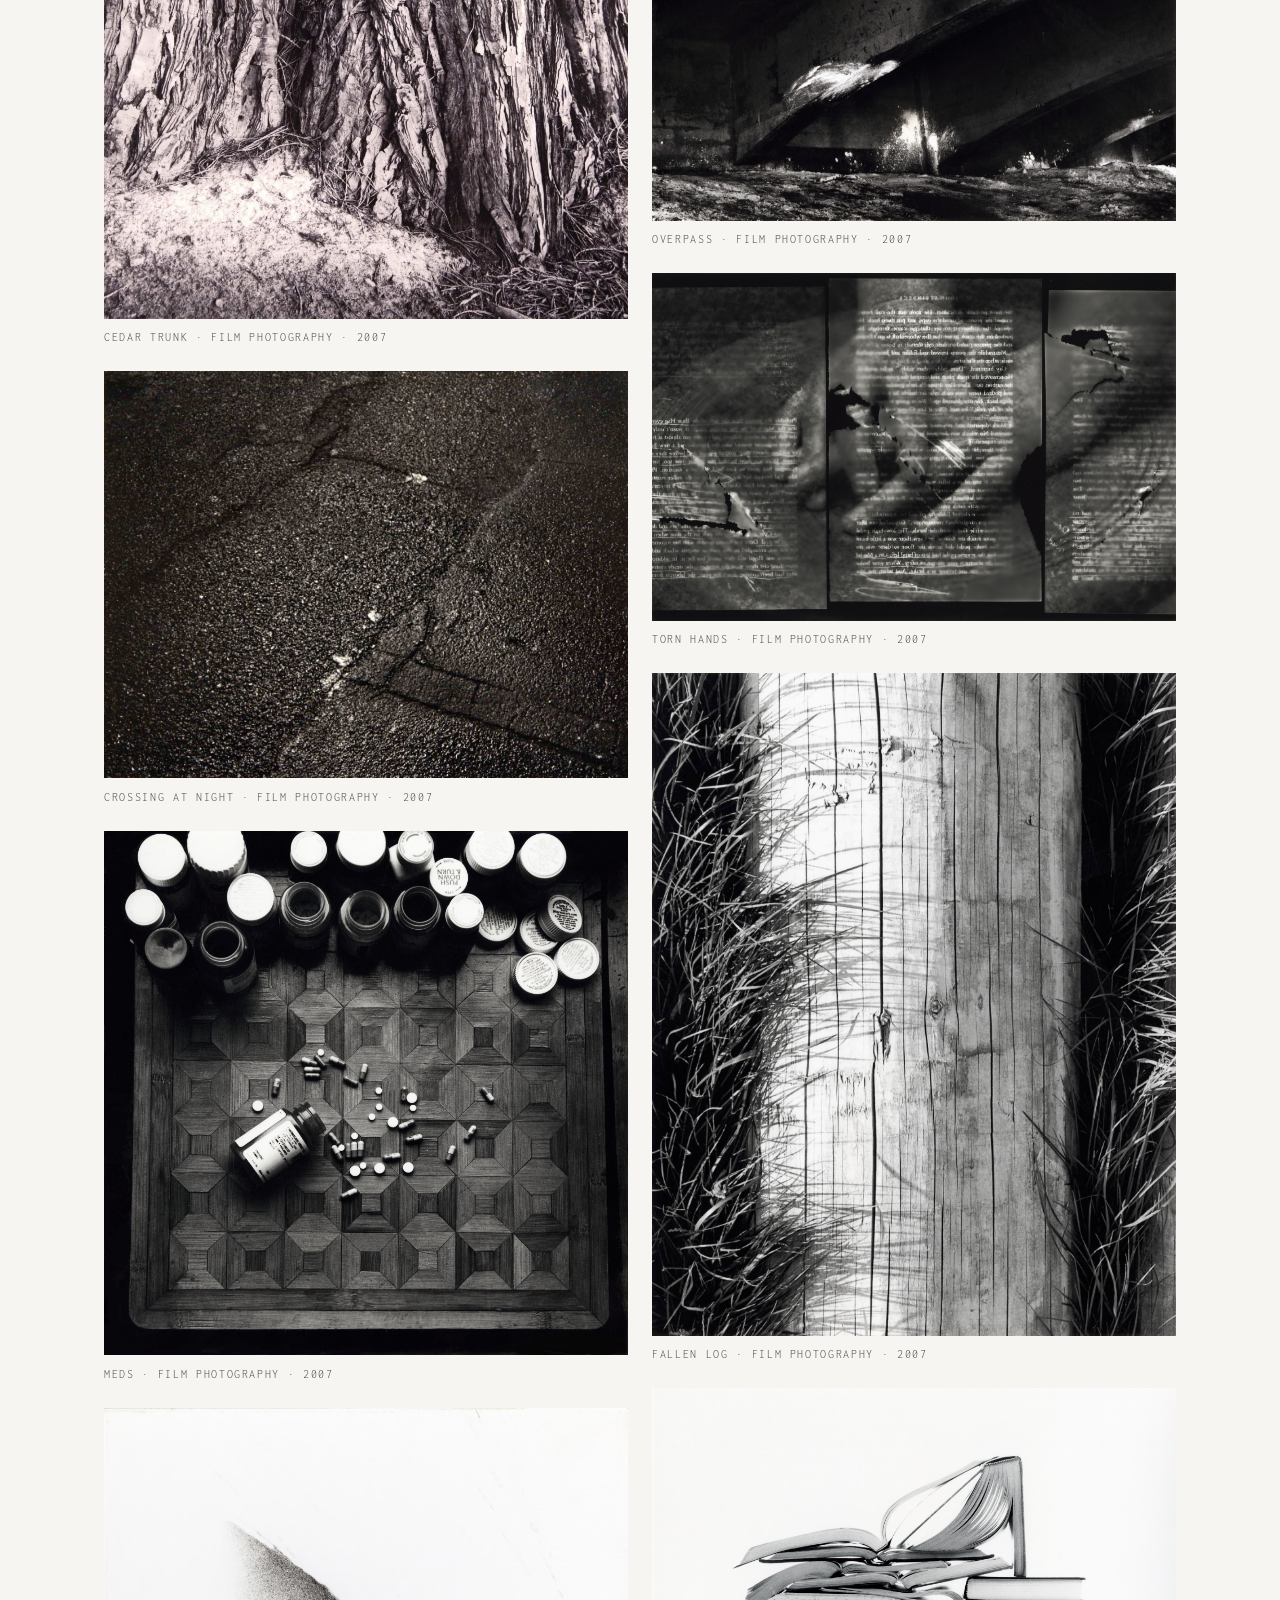
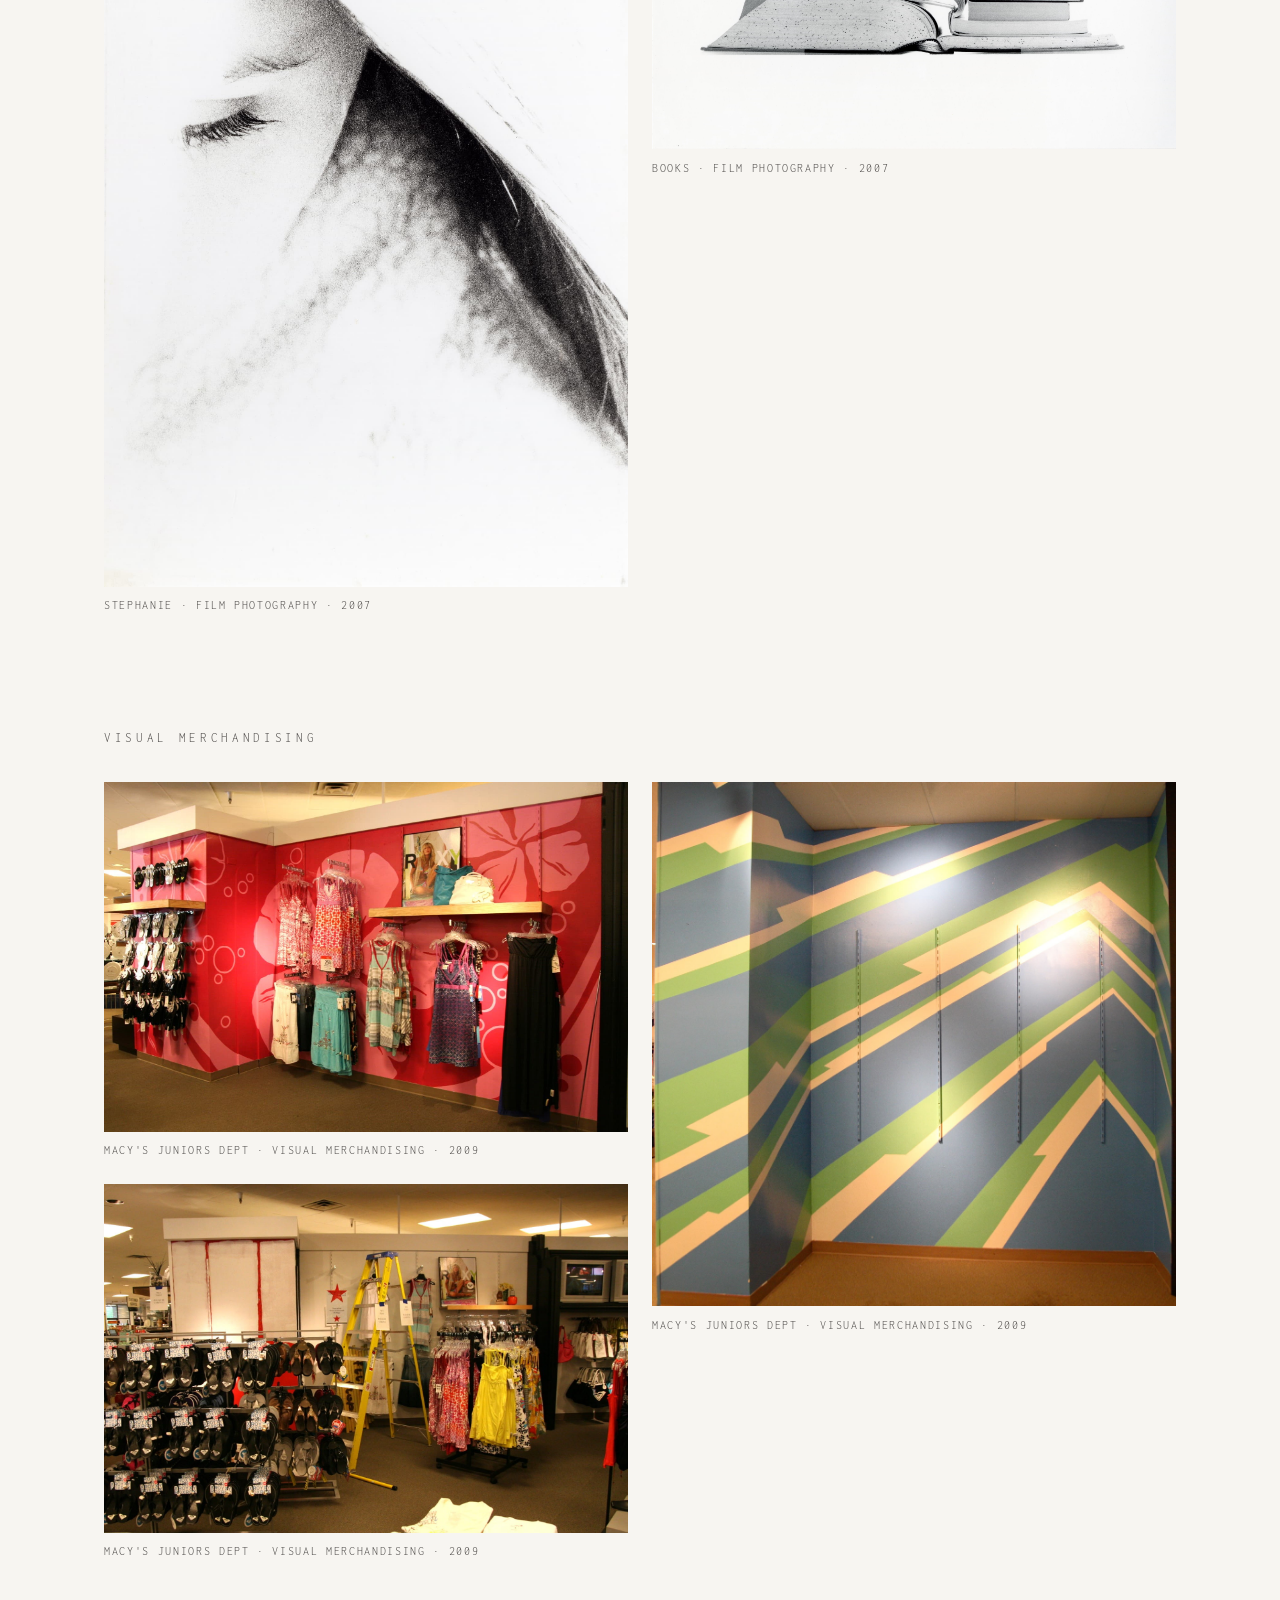
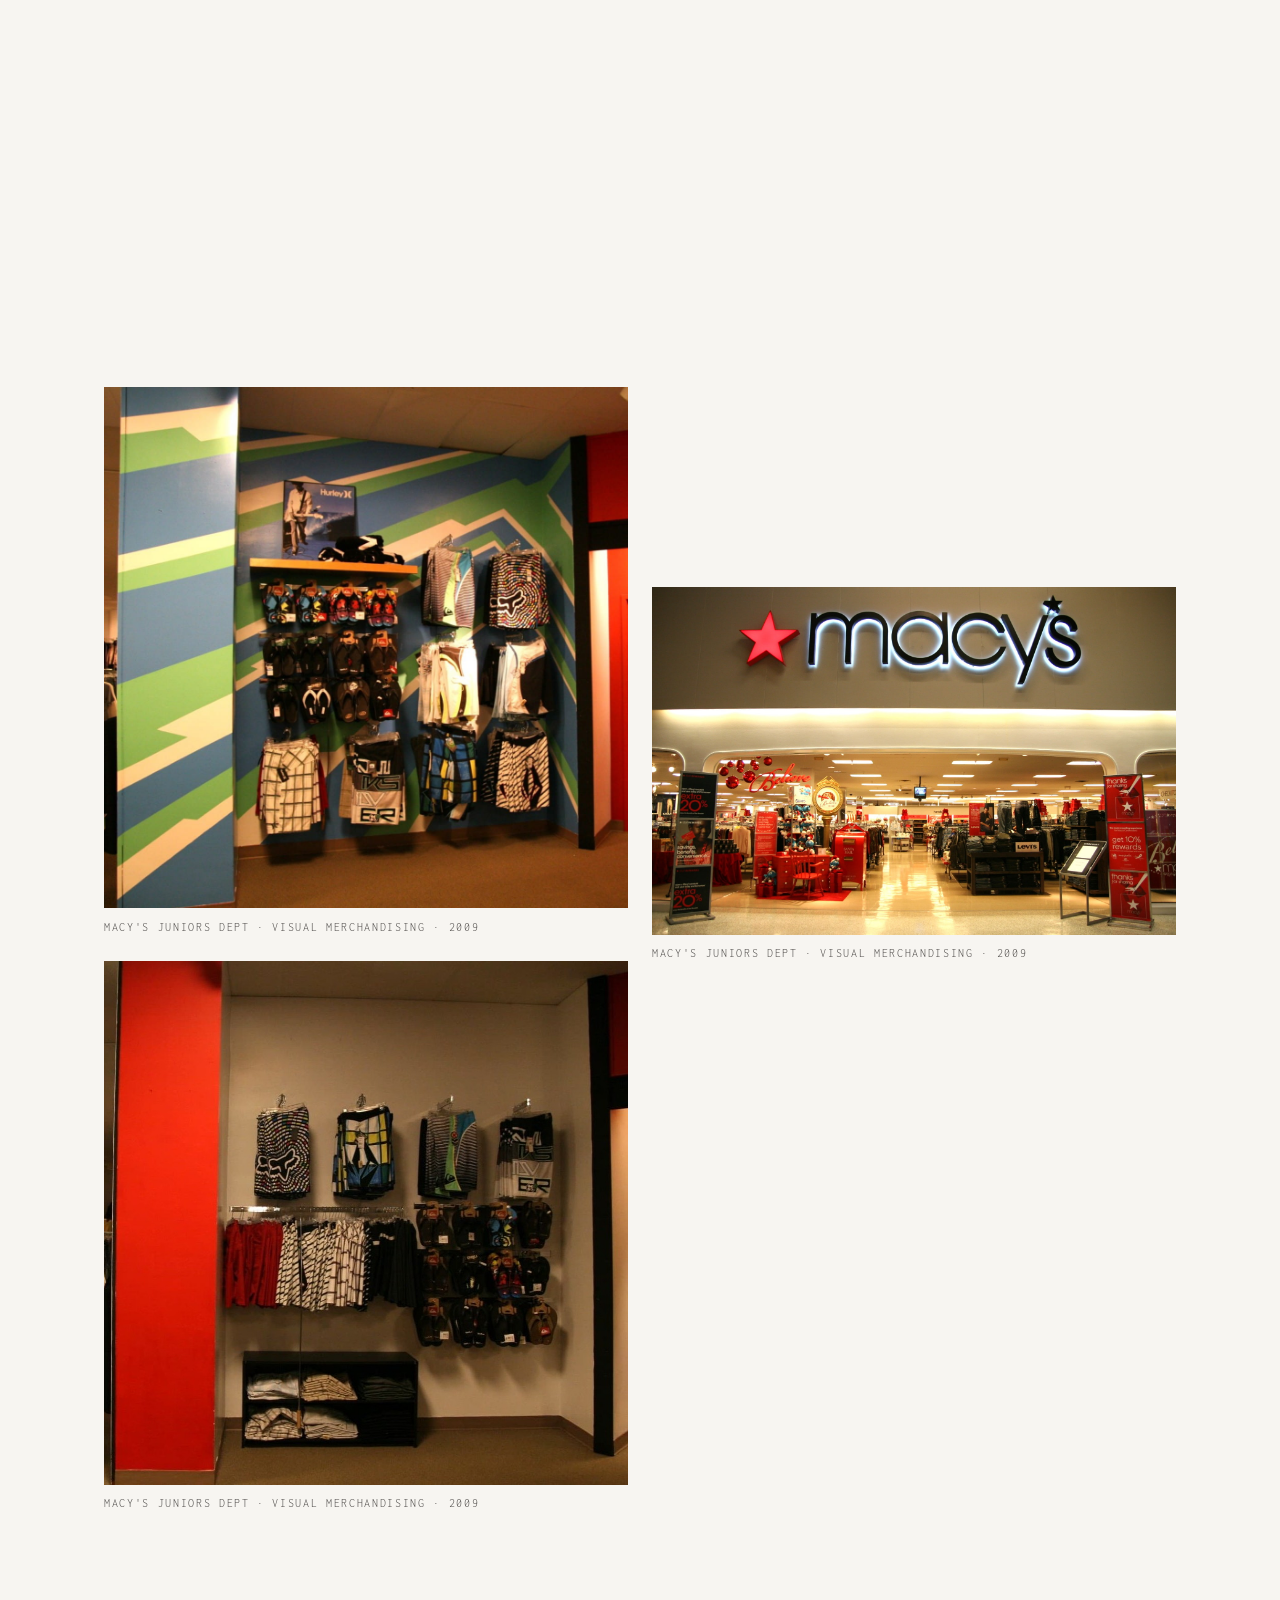
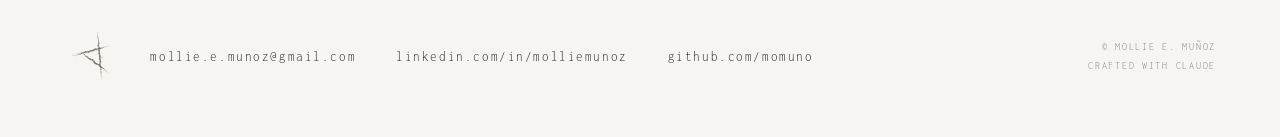
==== commit e6fd3bbd: "gallery updates complete part 1" ====
--- a/gallery.html
+++ b/gallery.html
@@ -29,7 +29,7 @@
       <span>Charcoal · Film Photography · Visual Merchandising · 2005 — 2011</span>
     </div>
     <p class="project-description">
-      Early art and user experience projects. Envisioning, creating, and finalizing concepts.
+      Early art and user experience projects. Envisioning, exploring, and finalizing concepts.
     </p>
   </div>
 
@@ -42,43 +42,23 @@
     <div class="gallery-grid">
 
       <div class="gallery-item">
-        <img src="Gallery/drawing_dancer.jpg" alt="Charcoal drawn seated crossed legs on a light background" class="gallery-lightbox" data-lightbox-maxwidth="40vw">
+        <img src="Gallery/crosslegs.jpg" alt="Charcoal drawn seated crossed legs on a light background" class="gallery-lightbox" data-lightbox-maxwidth="40vw">
         <div class="caption">Figure Legs · Charcoal · c. 2007</div>
       </div>
 
       <div class="gallery-item">
-        <img src="Gallery/drawing_vertical.jpg" alt="Organic forms — charcoal" class="gallery-lightbox" data-lightbox-maxwidth="40vw">
+        <img src="Gallery/formstudy1.jpg" alt="Organic forms — charcoal" class="gallery-lightbox" data-lightbox-maxwidth="40vw">
         <div class="caption">Form Study · Charcoal · c. 2008</div>
       </div>
 
       <div class="gallery-item" style="break-before: column;">
-        <img src="Gallery/drawing_horizontal.jpg" alt="Elemental study — charcoal" class="gallery-lightbox" data-lightbox-maxwidth="40vw">
+        <img src="Galleryformstudy2.jpg" alt="Elemental study — charcoal" class="gallery-lightbox" data-lightbox-maxwidth="40vw">
         <div class="caption">Elemental study · Charcoal · 2008</div>
       </div>
 
       <div class="gallery-item">
-        <img src="sketch_bird.jpg" alt="Bird study — ink" class="gallery-lightbox" data-lightbox-maxwidth="40vw">
+        <img src="bird.jpg" alt="Bird study — ink" class="gallery-lightbox" data-lightbox-maxwidth="40vw">
         <div class="caption">Bird study · Charcoal · 2011</div>
-      </div>
-
-      <div class="gallery-item">
-        <img src="sketch_portrait_orig.jpg" alt="Portrait study — pencil" class="gallery-lightbox" data-lightbox-maxwidth="40vw">
-        <div class="caption">Face Gesture 1 · Pencil · 2012</div>
-      </div>
-
-      <div class="gallery-item">
-        <img src="sketch_portrait2_orig.jpg" alt="Portrait study 2 — pencil" class="gallery-lightbox" data-lightbox-maxwidth="40vw">
-        <div class="caption">Face Gesture 2 · Pencil · 2012</div>
-      </div>
-
-      <div class="gallery-item">
-        <img src="sketch_face1_orig.jpg" alt="Face study — charcoal" class="gallery-lightbox" data-lightbox-maxwidth="40vw">
-        <div class="caption">Face Gesture 3 · Charcoal · 2012</div>
-      </div>
-
-      <div class="gallery-item">
-        <img src="sketch_face2_orig.jpg" alt="Face study 2 — charcoal" class="gallery-lightbox" data-lightbox-maxwidth="40vw">
-        <div class="caption">Face Gesture 4 · Charcoal · 2012</div>
       </div>
 
     </div>
@@ -91,8 +71,43 @@
     <div class="gallery-grid"">
 
       <div class="gallery-item">
-        <img src="Gallery/photo_redwood.jpg" alt="Redwood trunks — film photography, 2007" class="gallery-lightbox" data-lightbox-maxwidth="40vw">
+        <img src="Gallery/cedartrunk.jpg" alt="Redwood trunks — film photography, 2007" class="gallery-lightbox" data-lightbox-maxwidth="40vw">
         <div class="caption">Cedar Trunk · Film photography · 2007</div>
+      </div>
+
+      <div class="gallery-item">
+        <img src="Gallery/crossingatnight.jpg" alt="Crossing at night — film photography, 2007" class="gallery-lightbox" data-lightbox-maxwidth="40vw">
+        <div class="caption">Crossing at Night · Film photography · 2007</div>
+      </div>
+
+      <div class="gallery-item">
+        <img src="Gallery/meds.jpg" alt="Redwood trunks — film photography, 2007" class="gallery-lightbox" data-lightbox-maxwidth="40vw">
+        <div class="caption">Meds · Film photography · 2007</div>
+      </div>
+
+      <div class="gallery-item">
+        <img src="Gallery/stephanie.jpg" alt="Stephanie — film photography, 2007" class="gallery-lightbox" data-lightbox-maxwidth="40vw">
+        <div class="caption">Stephanie · Film photography · 2007</div>
+      </div>
+
+      <div class="gallery-item">
+        <img src="Gallery/overpass.jpg" alt="Overpass — film photography, 2007" class="gallery-lightbox" data-lightbox-maxwidth="40vw">
+        <div class="caption">Overpass · Film photography · 2007</div>
+      </div>
+
+      <div class="gallery-item">
+        <img src="Gallery/tornhands.jpg" alt="Torn Hands — film photography, 2007" class="gallery-lightbox" data-lightbox-maxwidth="40vw">
+        <div class="caption">Torn Hands · Film photography · 2007</div>
+      </div>
+
+      <div class="gallery-item">
+        <img src="Gallery/fallenlog.jpg" alt="Fallen Log — film photography, 2007" class="gallery-lightbox" data-lightbox-maxwidth="40vw">
+        <div class="caption">Fallen Log · Film photography · 2007</div>
+      </div>
+
+      <div class="gallery-item">
+        <img src="Gallery/books.jpg" alt="Books — film photography, 2007" class="gallery-lightbox" data-lightbox-maxwidth="40vw">
+        <div class="caption">Books · Film photography · 2007</div>
       </div>
 
     </div>
@@ -116,6 +131,31 @@
 
             <div class="gallery-item">
         <img src="Gallery/macy_juniors_painted.jpg" alt="" class="gallery-lightbox" data-lightbox-maxwidth="40vw">
+        <div class="caption">Macy's Juniors Dept · Visual Merchandising · 2009</div>
+      </div>
+
+      <div class="gallery-item">
+        <img src="Gallery/macy_ym_after.jpg" alt="" class="gallery-lightbox" data-lightbox-maxwidth="40vw">
+        <div class="caption">Macy's Juniors Dept · Visual Merchandising · 2009</div>
+      </div>
+
+      <div class="gallery-item">
+        <img src="Gallery/macy_ym_before.jpg" alt="" class="gallery-lightbox" data-lightbox-maxwidth="40vw">
+        <div class="caption">Macy's Juniors Dept · Visual Merchandising · 2009</div>
+      </div>
+
+      <div class="gallery-item">
+        <img src="Gallery/macy_ym_painted.jpg" alt="" class="gallery-lightbox" data-lightbox-maxwidth="40vw">
+        <div class="caption">Macy's Juniors Dept · Visual Merchandising · 2009</div>
+      </div>
+
+      <div class="gallery-item">
+        <img src="Gallery/macy_believe.jpg" alt="" class="gallery-lightbox" data-lightbox-maxwidth="40vw">
+        <div class="caption">Macy's Juniors Dept · Visual Merchandising · 2009</div>
+      </div>
+
+      <div class="gallery-item">
+        <img src="Gallery/macy_front_overall.jpg" alt="" class="gallery-lightbox" data-lightbox-maxwidth="40vw">
         <div class="caption">Macy's Juniors Dept · Visual Merchandising · 2009</div>
       </div>
 
--- a/styles.css
+++ b/styles.css
@@ -910,7 +910,7 @@
       border: none;
       cursor: pointer;
       padding: 0;
-      margin: 0 clamp(1.5rem, 5vw, 5rem) 0 auto;
+      margin: 0 auto 0 clamp(1.5rem, 5vw, 5rem);
       align-self: center;
     }
 
@@ -918,6 +918,8 @@
       display: flex;
       align-items: center;
       min-height: 52px;
+      position: sticky;
+      top: 0;
     }
 
     .nav-hamburger span {
@@ -1044,6 +1046,12 @@
     .entry-mid {
       display: flex;
       flex-direction: column;
+      padding-bottom: 2.5rem;
+      border-bottom: 1px solid var(--faint);
+    }
+    .entry-mid:last-child {
+      border-bottom: none;
+      padding-bottom: 0;
     }
     .entry-mid .entry-year { order: 1; }
     .entry-mid h4          { order: 2; }
@@ -1054,10 +1062,19 @@
     .entry-mid .entry-link,
     .entry-mid .non-link   { align-self: flex-start; }
 
+    .entry-link,
+    .non-link {
+      display: block;
+      margin-left: 0 !important;
+      width: fit-content;
+    }
+
     .patent-list li {
       grid-template-columns: 1fr;
       gap: 0.25rem;
     }
+    .patent-list li:first-child { border-top: none; }
+    .patent-list li:last-child  { border-bottom: none; }
 
     .statement-paper {
       padding: 2rem;
@@ -1091,9 +1108,20 @@
       gap: 0.2rem;
     }
 
-    .built {
+    footer .built {
       text-align: left;
-    }
+      width: 100%;
+    }
+
+    .early-context-list li {
+      grid-template-columns: 50px 1fr;
+      grid-template-rows: auto auto auto;
+      gap: 0.1rem 1rem;
+    }
+    .early-context-stamp { grid-column: 1; grid-row: 1 / 3; align-self: center; }
+    .early-context-year  { grid-column: 2; grid-row: 1; }
+    .early-context-title { grid-column: 2; grid-row: 2; }
+    .early-context-note  { grid-column: 1 / 3; grid-row: 3; padding-top: 0.4rem; }
 
     .thumbnail-note {
       display: flex;
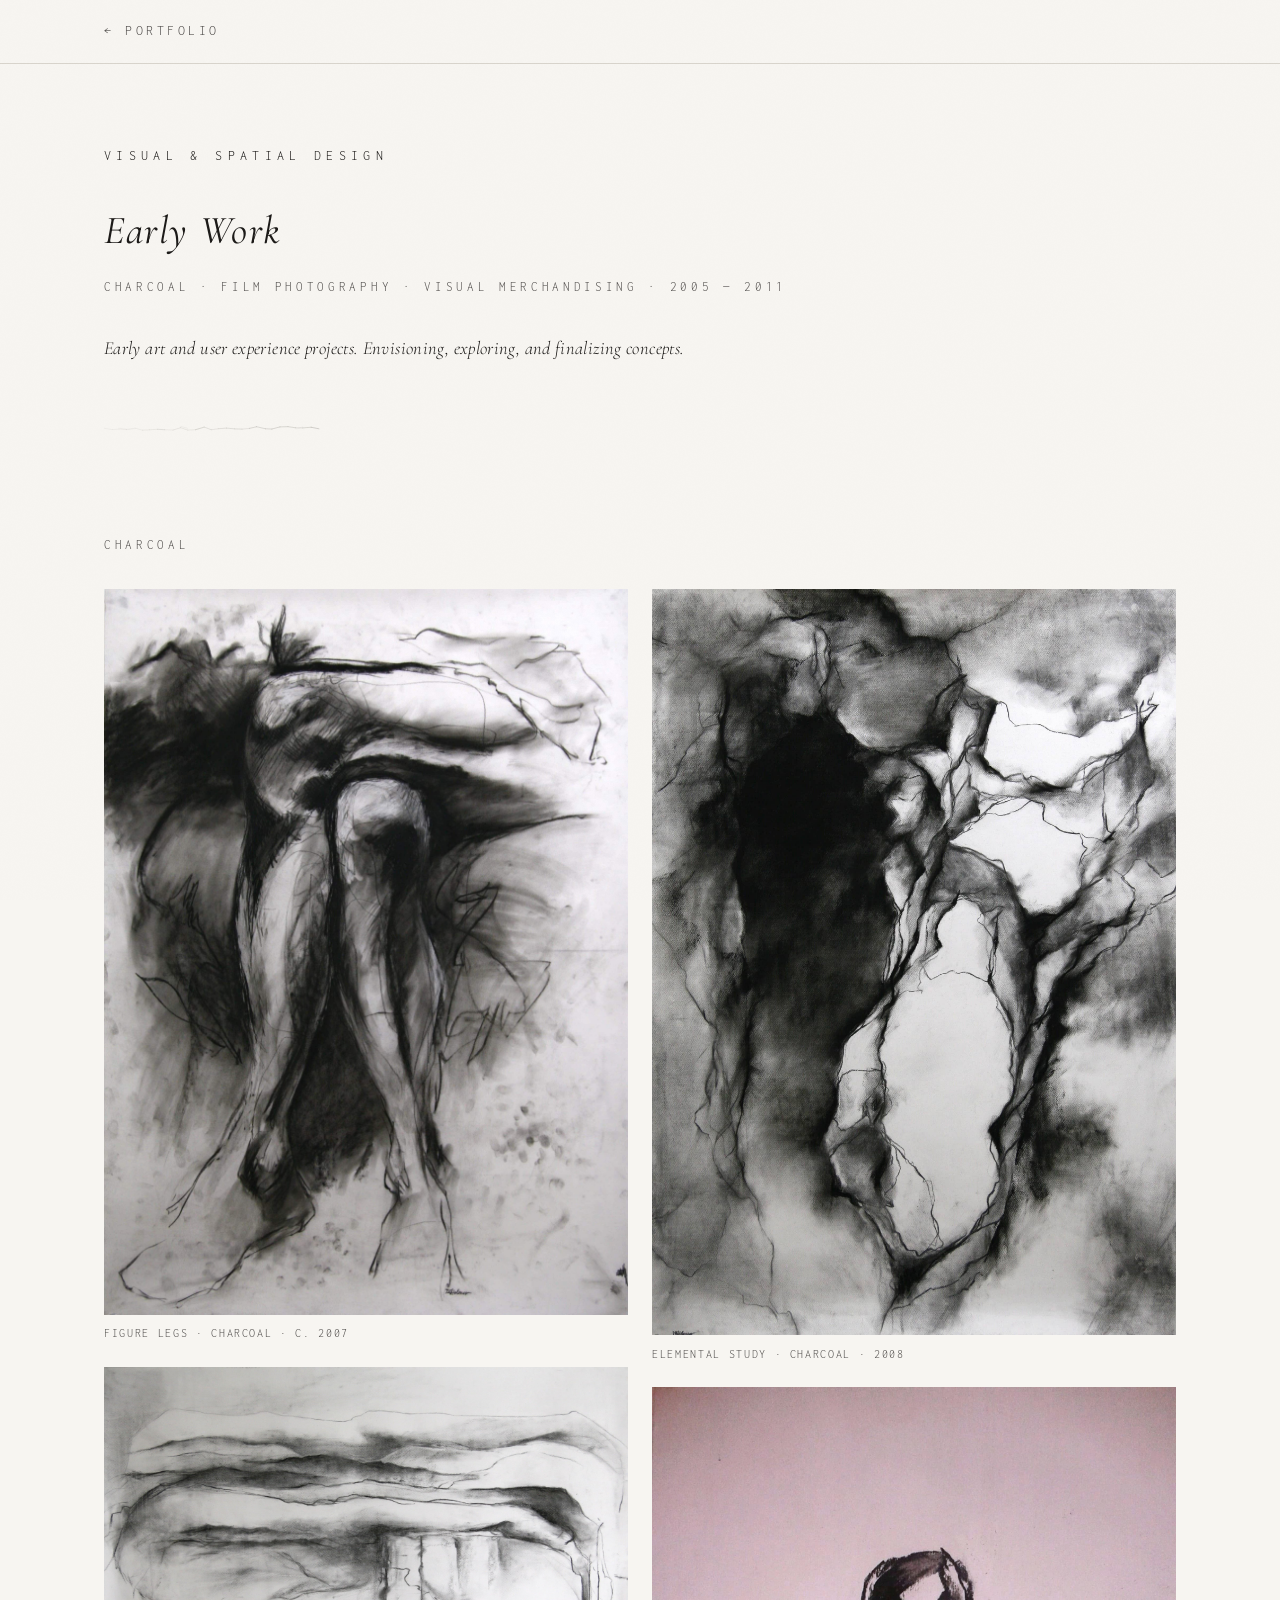
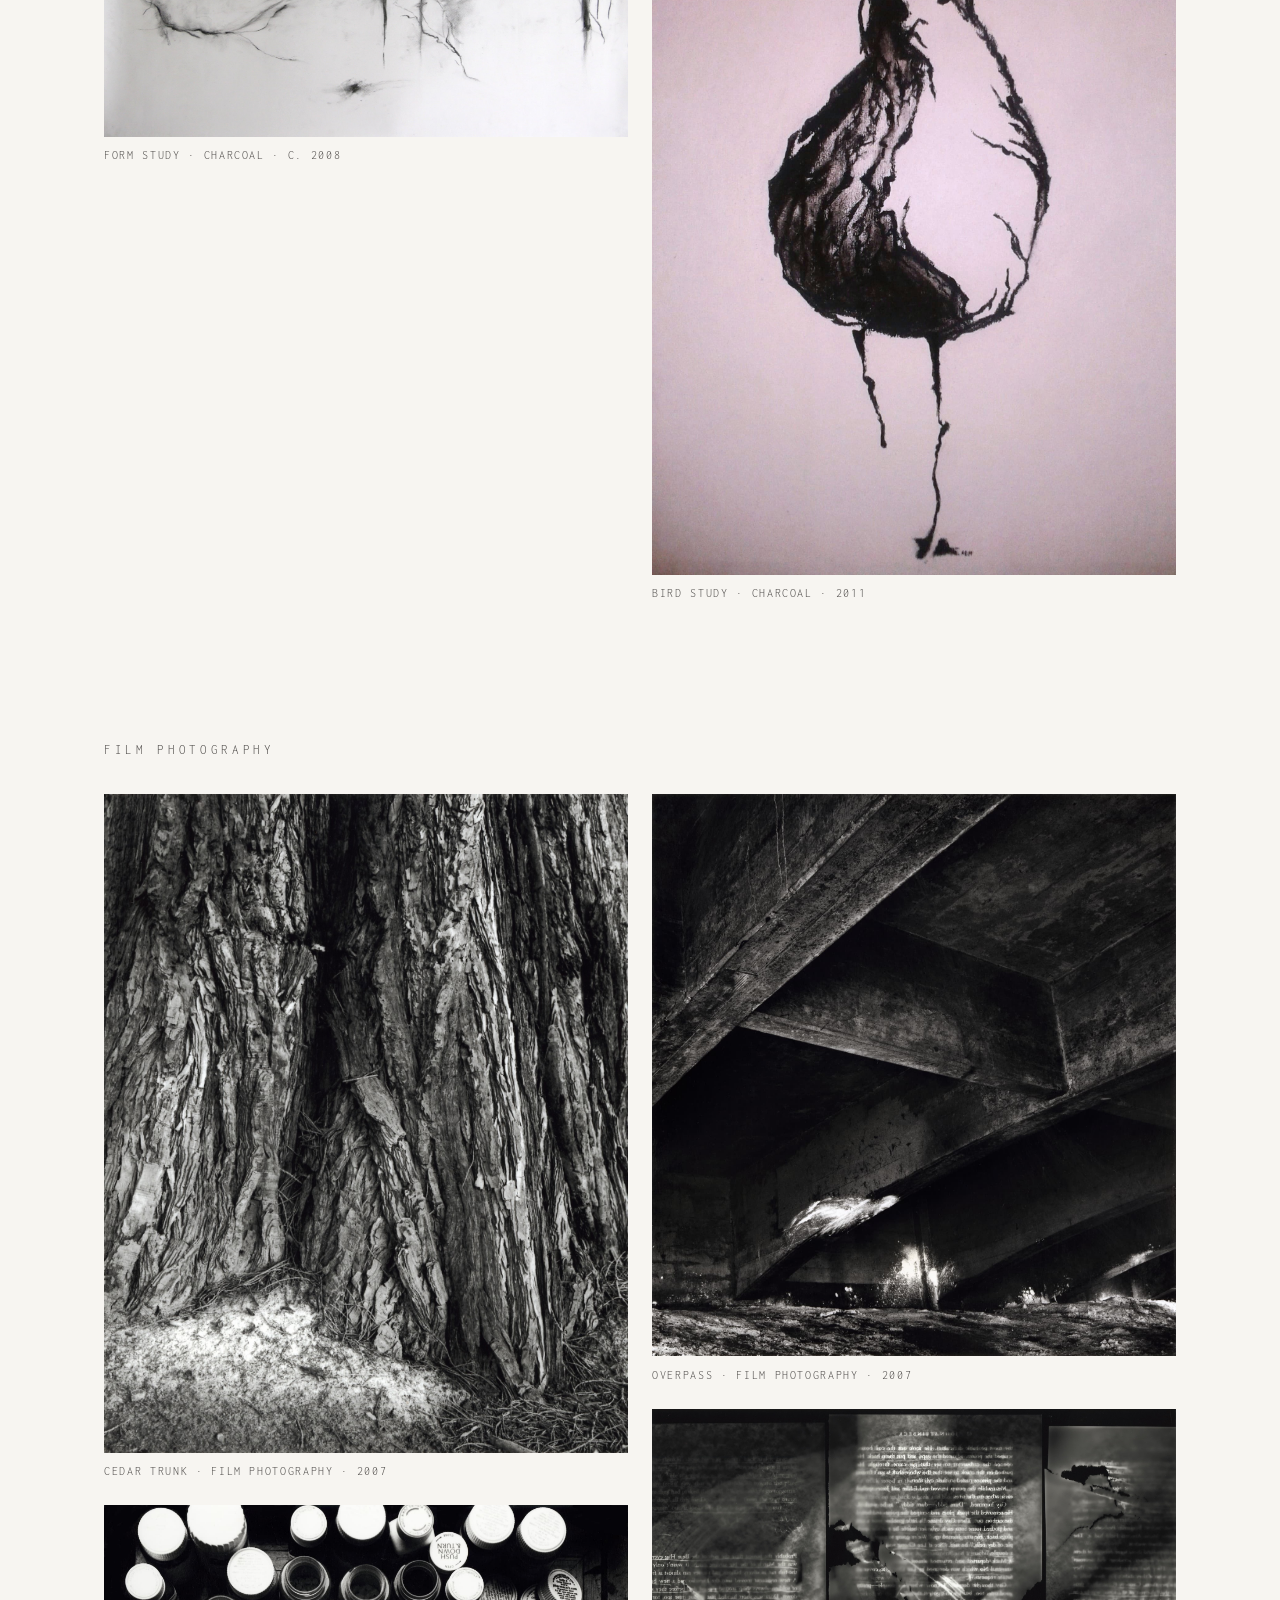
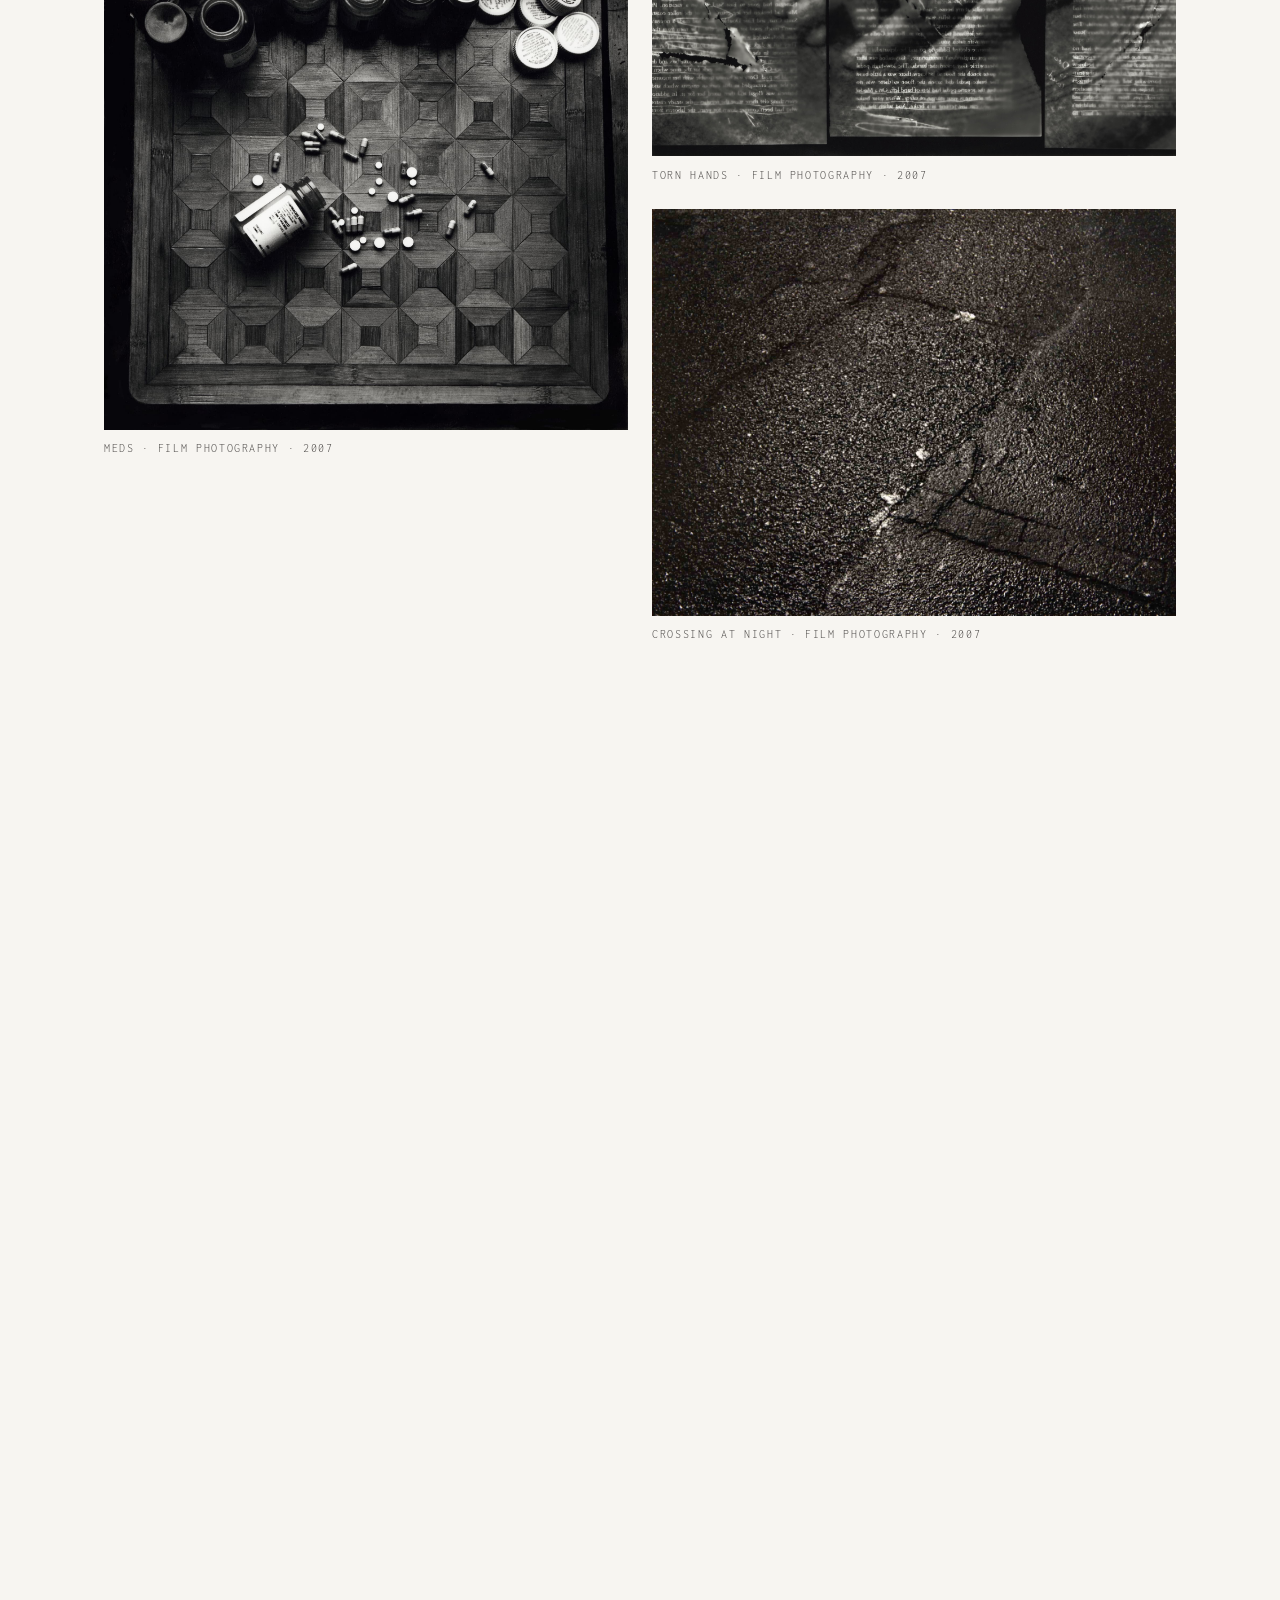
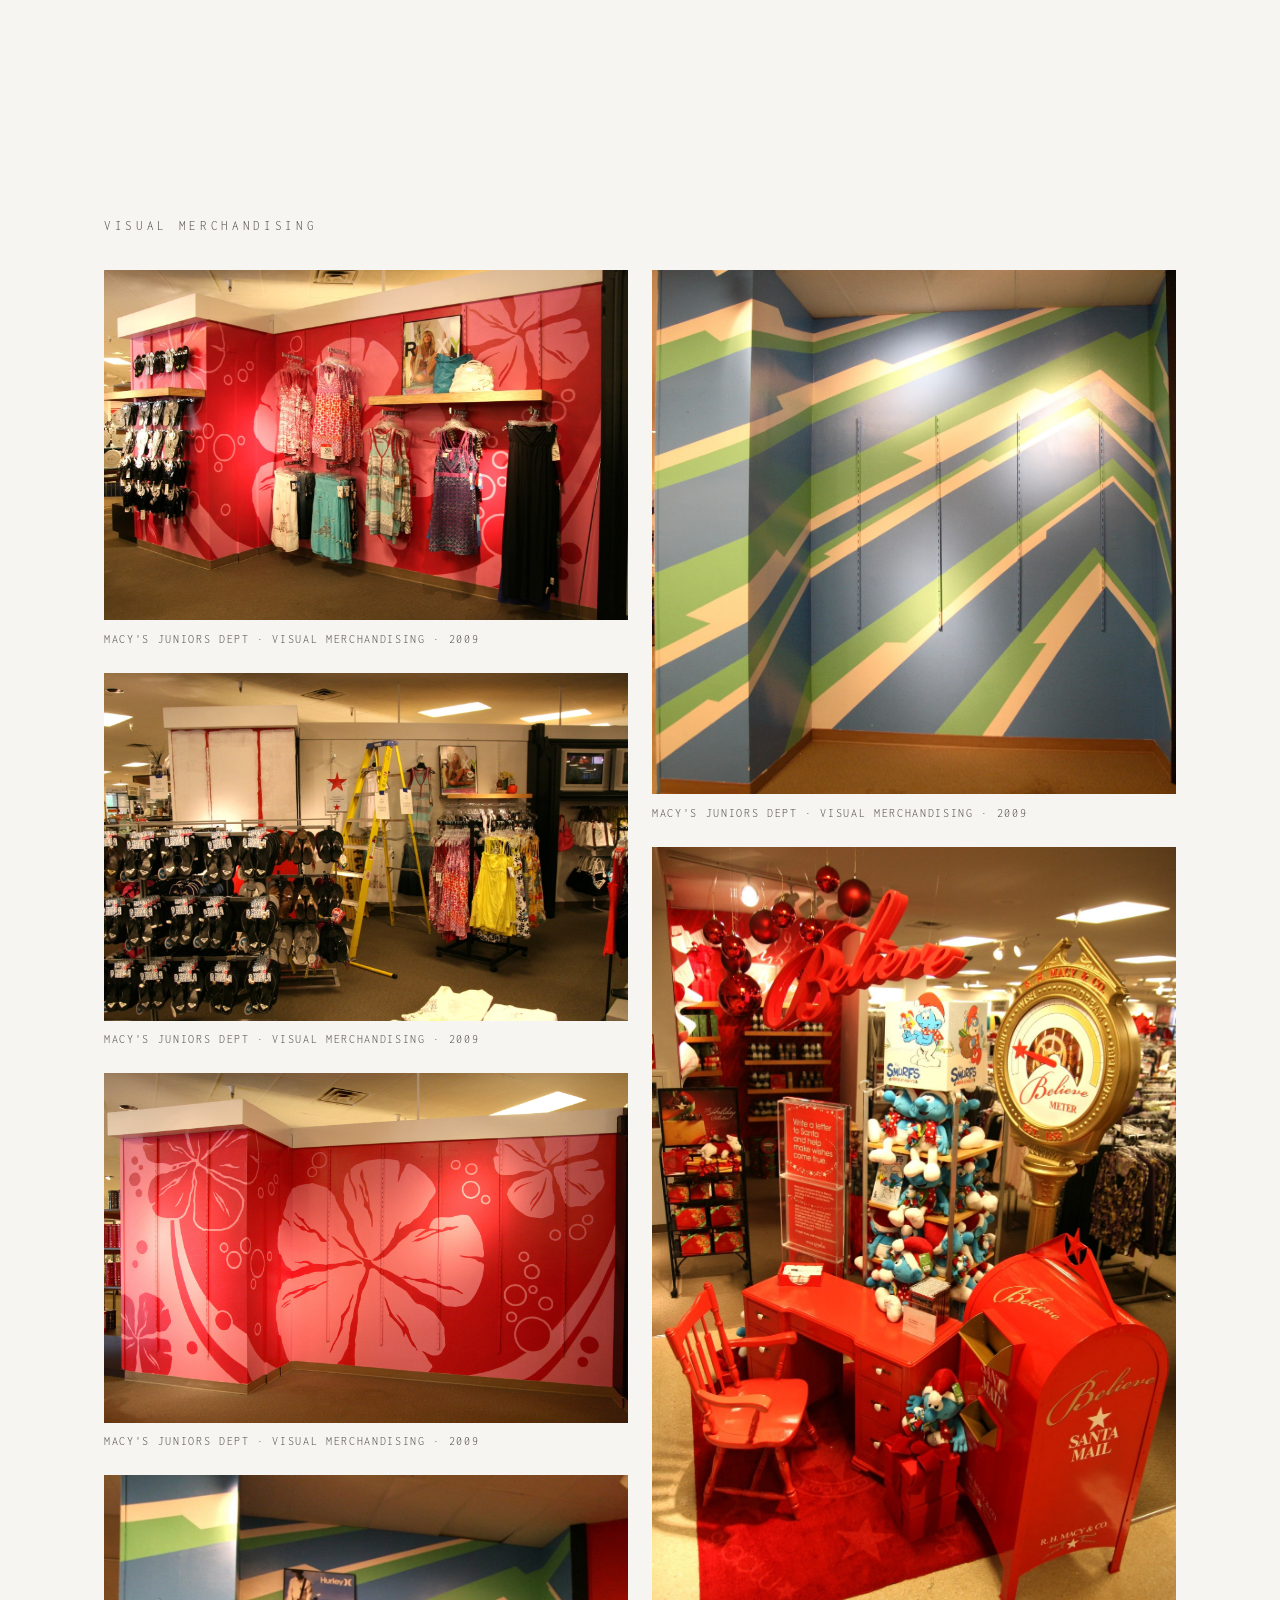
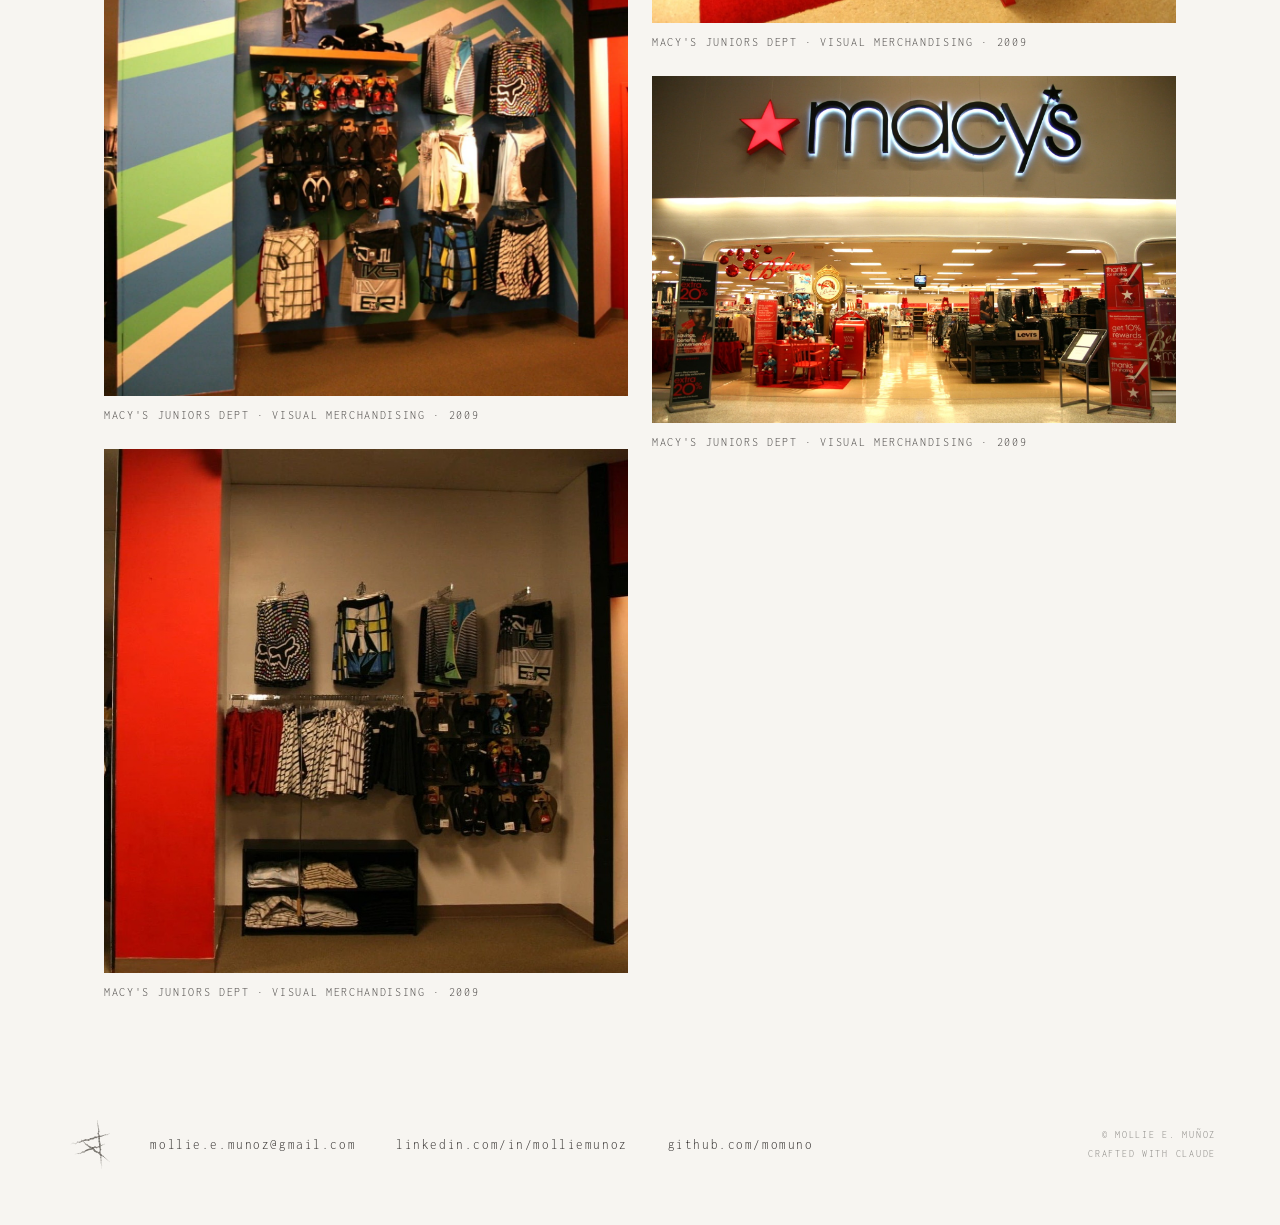
==== commit 7cca435c: "fix path urls" ====
--- a/gallery.html
+++ b/gallery.html
@@ -42,7 +42,7 @@
     <div class="gallery-grid">
 
       <div class="gallery-item">
-        <img src="Gallery/crosslegs.jpg" alt="Charcoal drawn seated crossed legs on a light background" class="gallery-lightbox" data-lightbox-maxwidth="40vw">
+        <img src="Gallery/crossedlegs.jpg" alt="Charcoal drawn seated crossed legs on a light background" class="gallery-lightbox" data-lightbox-maxwidth="40vw">
         <div class="caption">Figure Legs · Charcoal · c. 2007</div>
       </div>
 
@@ -52,12 +52,12 @@
       </div>
 
       <div class="gallery-item" style="break-before: column;">
-        <img src="Galleryformstudy2.jpg" alt="Elemental study — charcoal" class="gallery-lightbox" data-lightbox-maxwidth="40vw">
+        <img src="Gallery/formstudy2.jpg" alt="Elemental study — charcoal" class="gallery-lightbox" data-lightbox-maxwidth="40vw">
         <div class="caption">Elemental study · Charcoal · 2008</div>
       </div>
 
       <div class="gallery-item">
-        <img src="bird.jpg" alt="Bird study — ink" class="gallery-lightbox" data-lightbox-maxwidth="40vw">
+        <img src="Gallery/bird.jpg" alt="Bird study — ink" class="gallery-lightbox" data-lightbox-maxwidth="40vw">
         <div class="caption">Bird study · Charcoal · 2011</div>
       </div>
 
@@ -76,39 +76,40 @@
       </div>
 
       <div class="gallery-item">
+        <img src="Gallery/meds.jpg" alt="Redwood trunks — film photography, 2007" class="gallery-lightbox" data-lightbox-maxwidth="40vw">
+        <div class="caption">Meds · Film photography · 2007</div>
+      </div>
+
+      <div class="gallery-item">
+        <img src="Gallery/stephanie.jpg" alt="Stephanie — film photography, 2007" class="gallery-lightbox" data-lightbox-maxwidth="40vw">
+        <div class="caption">Stephanie · Film photography · 2007</div>
+      </div>
+
+      <div class="gallery-item">
+        <img src="Gallery/books.jpg" alt="Books — film photography, 2007" class="gallery-lightbox" data-lightbox-maxwidth="40vw">
+        <div class="caption">Books · Film photography · 2007</div>
+      </div>
+
+      <div class="gallery-item">
+        <img src="Gallery/overpass.jpg" alt="Overpass — film photography, 2007" class="gallery-lightbox" data-lightbox-maxwidth="40vw">
+        <div class="caption">Overpass · Film photography · 2007</div>
+      </div>
+
+      <div class="gallery-item">
+        <img src="Gallery/tornhands.jpg" alt="Torn Hands — film photography, 2007" class="gallery-lightbox" data-lightbox-maxwidth="40vw">
+        <div class="caption">Torn Hands · Film photography · 2007</div>
+      </div>
+
+      <div class="gallery-item">
         <img src="Gallery/crossingatnight.jpg" alt="Crossing at night — film photography, 2007" class="gallery-lightbox" data-lightbox-maxwidth="40vw">
         <div class="caption">Crossing at Night · Film photography · 2007</div>
       </div>
 
       <div class="gallery-item">
-        <img src="Gallery/meds.jpg" alt="Redwood trunks — film photography, 2007" class="gallery-lightbox" data-lightbox-maxwidth="40vw">
-        <div class="caption">Meds · Film photography · 2007</div>
-      </div>
-
-      <div class="gallery-item">
-        <img src="Gallery/stephanie.jpg" alt="Stephanie — film photography, 2007" class="gallery-lightbox" data-lightbox-maxwidth="40vw">
-        <div class="caption">Stephanie · Film photography · 2007</div>
-      </div>
-
-      <div class="gallery-item">
-        <img src="Gallery/overpass.jpg" alt="Overpass — film photography, 2007" class="gallery-lightbox" data-lightbox-maxwidth="40vw">
-        <div class="caption">Overpass · Film photography · 2007</div>
-      </div>
-
-      <div class="gallery-item">
-        <img src="Gallery/tornhands.jpg" alt="Torn Hands — film photography, 2007" class="gallery-lightbox" data-lightbox-maxwidth="40vw">
-        <div class="caption">Torn Hands · Film photography · 2007</div>
-      </div>
-
-      <div class="gallery-item">
         <img src="Gallery/fallenlog.jpg" alt="Fallen Log — film photography, 2007" class="gallery-lightbox" data-lightbox-maxwidth="40vw">
         <div class="caption">Fallen Log · Film photography · 2007</div>
       </div>
 
-      <div class="gallery-item">
-        <img src="Gallery/books.jpg" alt="Books — film photography, 2007" class="gallery-lightbox" data-lightbox-maxwidth="40vw">
-        <div class="caption">Books · Film photography · 2007</div>
-      </div>
 
     </div>
   </div>
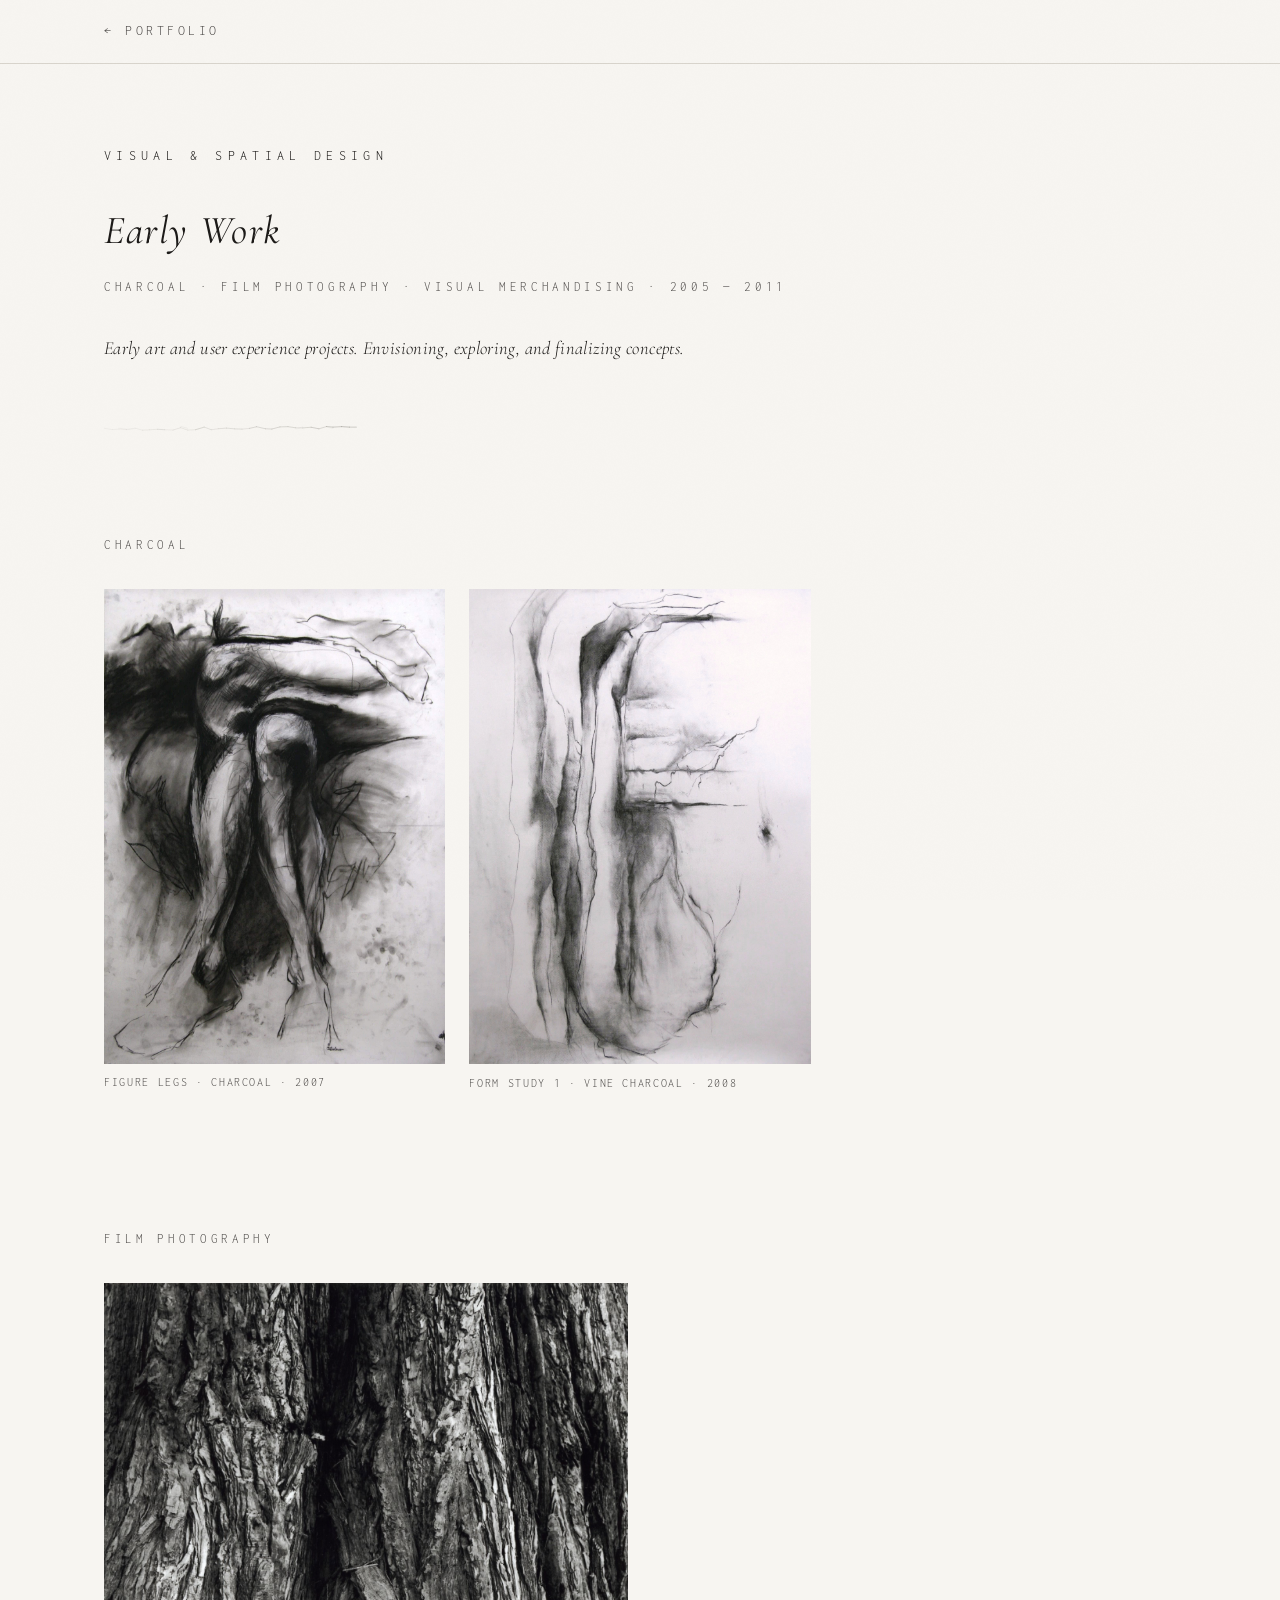
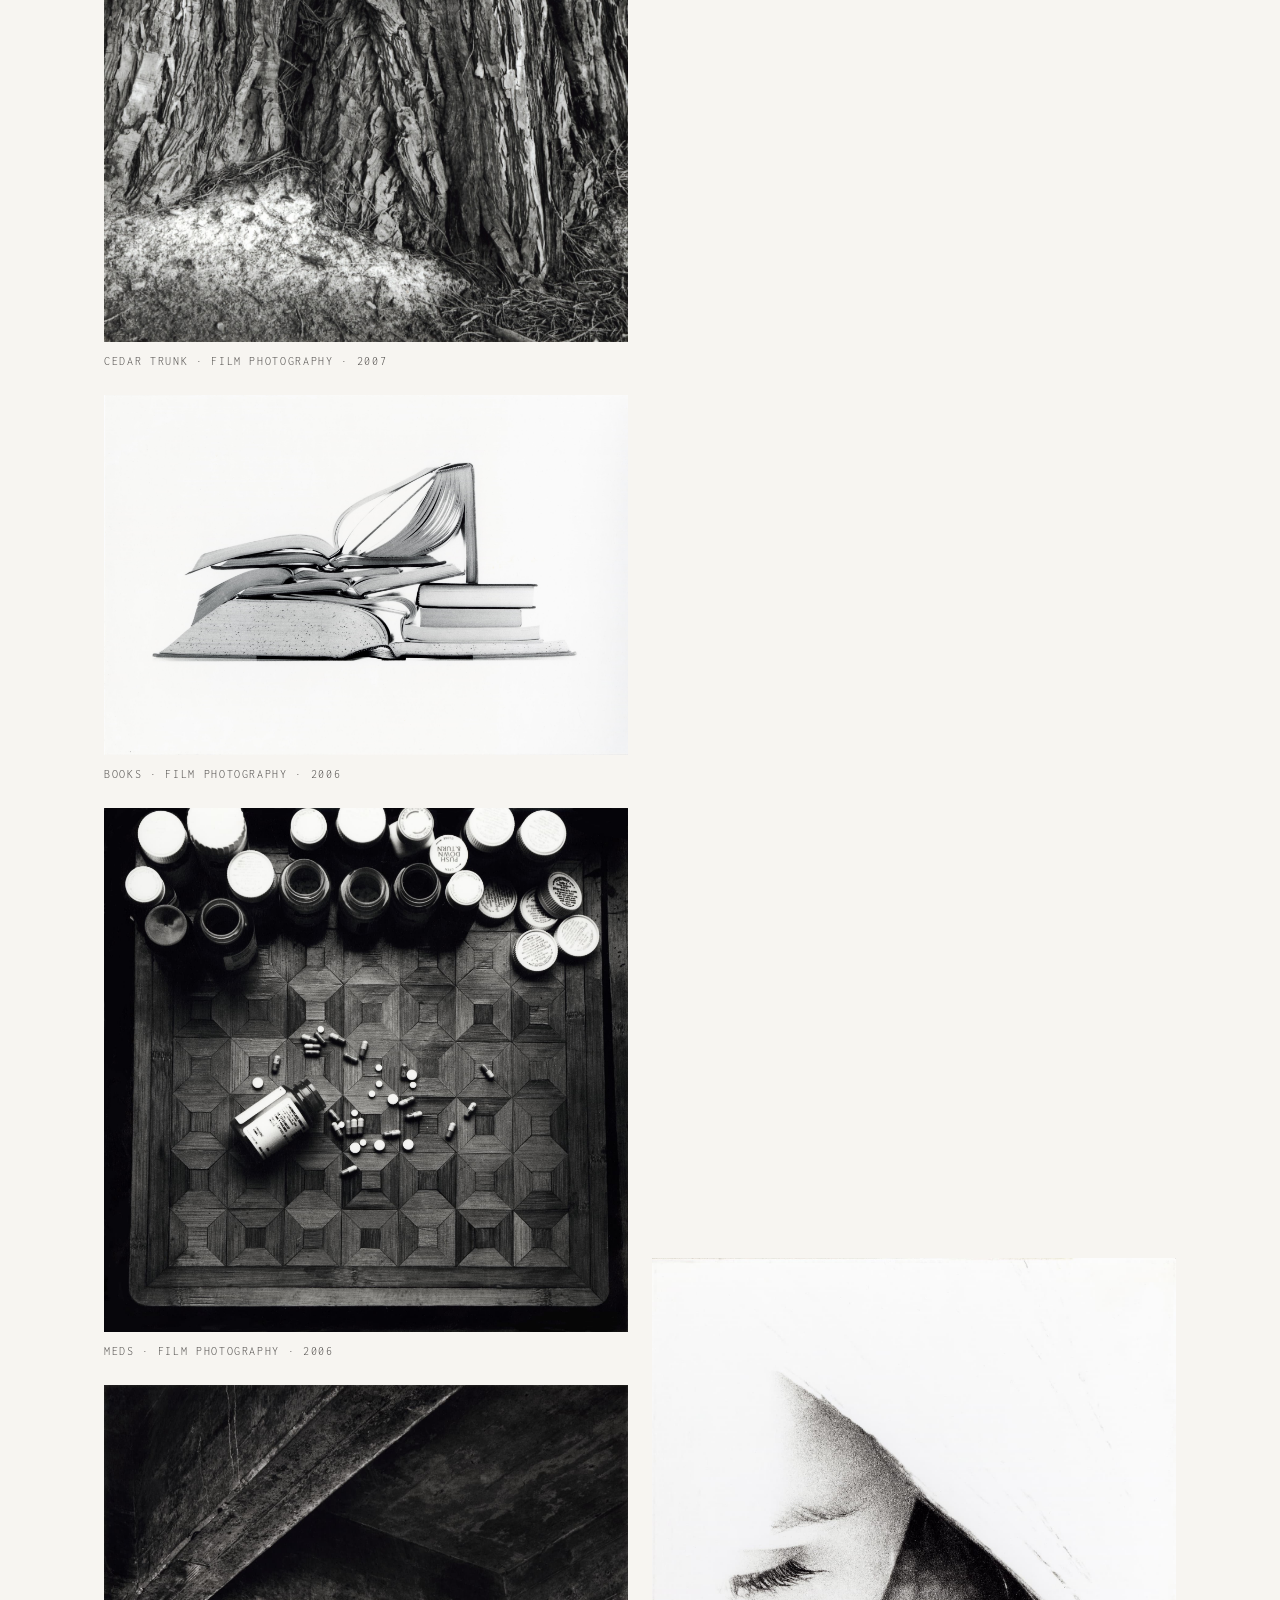
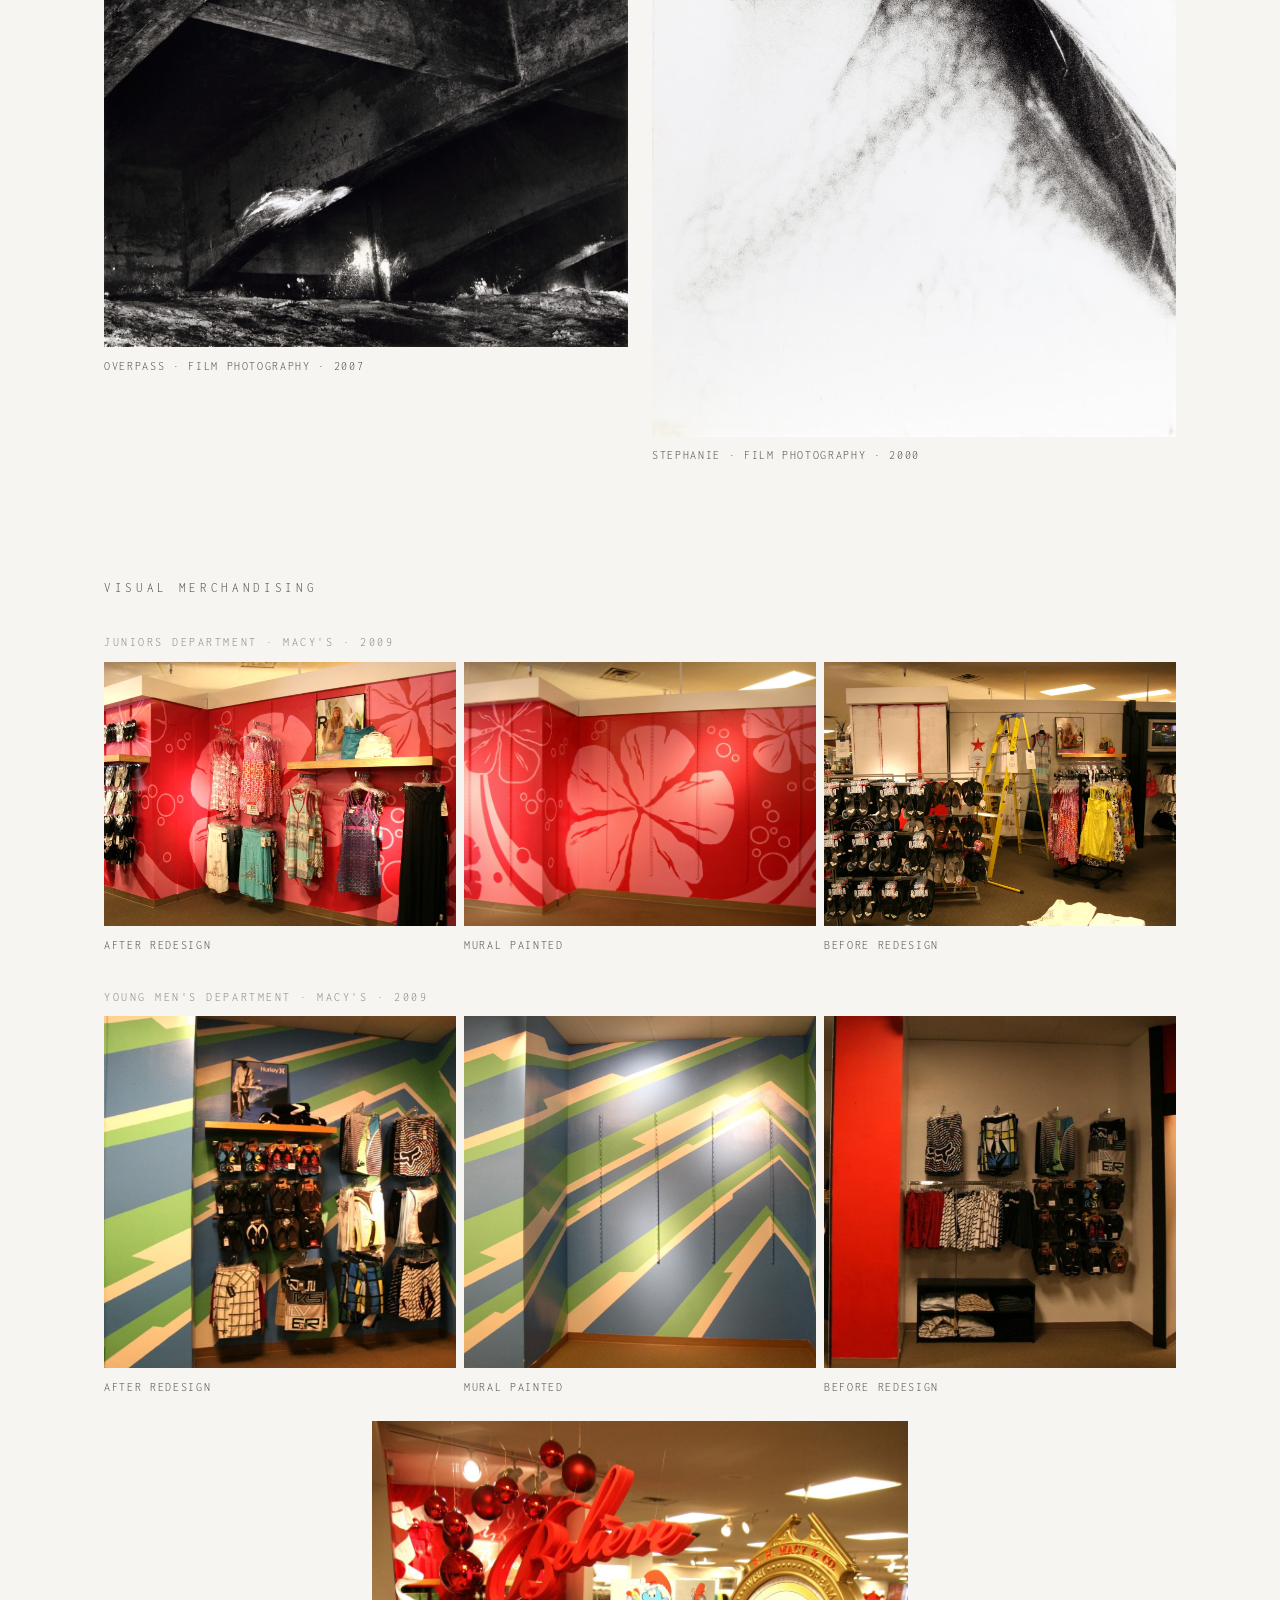
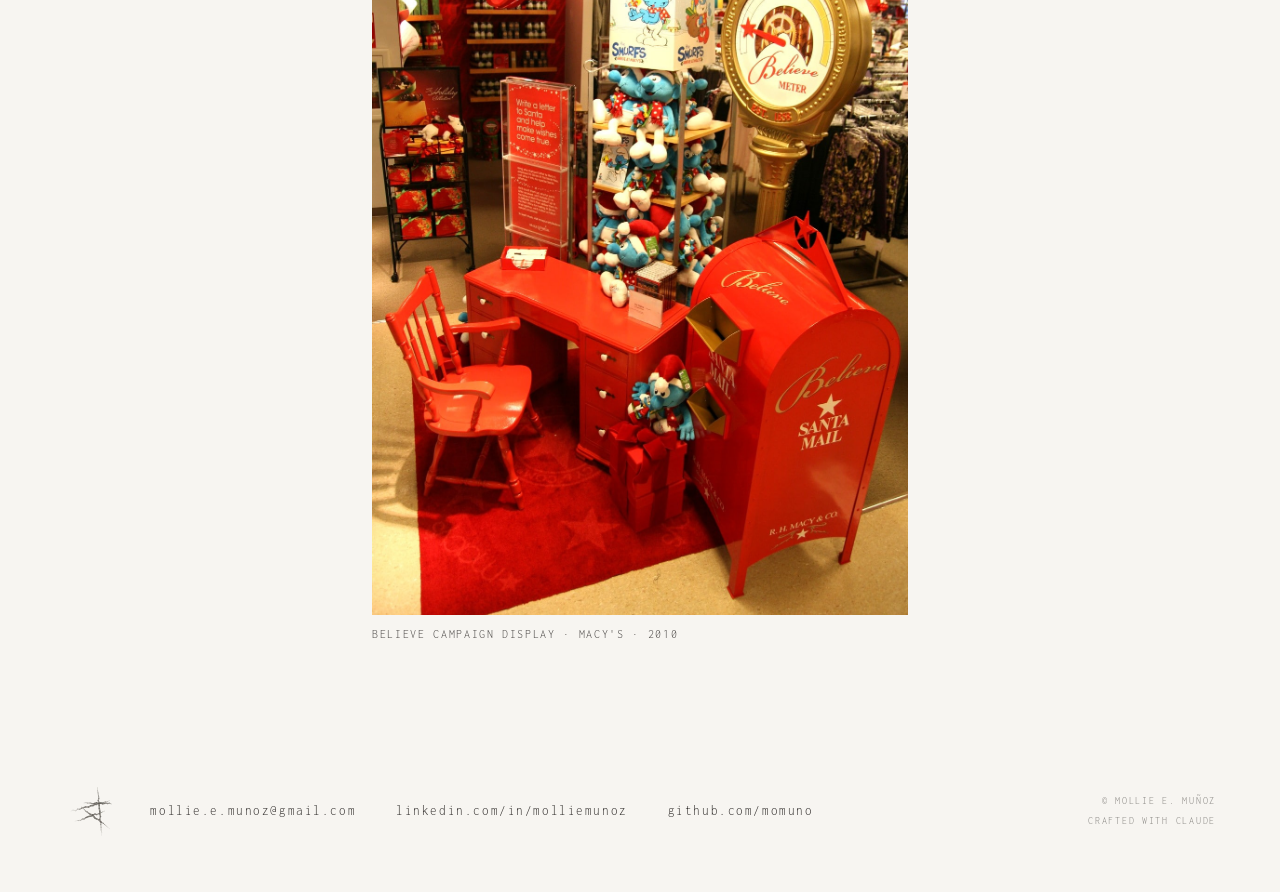
==== commit c55602d9: "Image page clean up layout fixes" ====
--- a/gallery.html
+++ b/gallery.html
@@ -12,6 +12,7 @@
 <body>
 
 <canvas id="charcoal-cursor" aria-hidden="true"></canvas>
+<canvas id="crosshair-cursor" aria-hidden="true"></canvas>
 
 <nav>
   <ul>
@@ -39,26 +40,21 @@
   <div class="gallery-section" id="charcoal">
     <span class="gallery-label">Charcoal</span>
 
-    <div class="gallery-grid">
-
-      <div class="gallery-item">
-        <img src="Gallery/crossedlegs.jpg" alt="Charcoal drawn seated crossed legs on a light background" class="gallery-lightbox" data-lightbox-maxwidth="40vw">
-        <div class="caption">Figure Legs · Charcoal · c. 2007</div>
-      </div>
-
-      <div class="gallery-item">
-        <img src="Gallery/formstudy1.jpg" alt="Organic forms — charcoal" class="gallery-lightbox" data-lightbox-maxwidth="40vw">
-        <div class="caption">Form Study · Charcoal · c. 2008</div>
+    <div class="gallery-grid gallery-grid--three">
+
+      <div class="gallery-item">
+        <img src="Gallery/crossedlegs.jpg" alt="Charcoal drawn seated crossed legs on a light background" class="gallery-lightbox">
+        <div class="caption">Figure Legs · Charcoal · 2007</div>
+      </div>
+
+      <div class="gallery-item">
+        <img src="Gallery/formstudy1.jpg" alt="Vine charcoal study of human form" class="gallery-lightbox">
+        <div class="caption">Form Study 1 · Vine Charcoal · 2008</div>
       </div>
 
       <div class="gallery-item" style="break-before: column;">
-        <img src="Gallery/formstudy2.jpg" alt="Elemental study — charcoal" class="gallery-lightbox" data-lightbox-maxwidth="40vw">
-        <div class="caption">Elemental study · Charcoal · 2008</div>
-      </div>
-
-      <div class="gallery-item">
-        <img src="Gallery/bird.jpg" alt="Bird study — ink" class="gallery-lightbox" data-lightbox-maxwidth="40vw">
-        <div class="caption">Bird study · Charcoal · 2011</div>
+        <img src="Gallery/formstudy2.jpg" alt="Charcoal study of human form" class="gallery-lightbox">
+        <div class="caption">Form Study 2 · Charcoal · 2008</div>
       </div>
 
     </div>
@@ -71,45 +67,44 @@
     <div class="gallery-grid"">
 
       <div class="gallery-item">
-        <img src="Gallery/cedartrunk.jpg" alt="Redwood trunks — film photography, 2007" class="gallery-lightbox" data-lightbox-maxwidth="40vw">
+        <img src="Gallery/cedartrunk.jpg" alt="Black and white film photograph of a cedar trunk" class="gallery-lightbox">
         <div class="caption">Cedar Trunk · Film photography · 2007</div>
       </div>
 
       <div class="gallery-item">
-        <img src="Gallery/meds.jpg" alt="Redwood trunks — film photography, 2007" class="gallery-lightbox" data-lightbox-maxwidth="40vw">
-        <div class="caption">Meds · Film photography · 2007</div>
-      </div>
-
-      <div class="gallery-item">
-        <img src="Gallery/stephanie.jpg" alt="Stephanie — film photography, 2007" class="gallery-lightbox" data-lightbox-maxwidth="40vw">
-        <div class="caption">Stephanie · Film photography · 2007</div>
-      </div>
-
-      <div class="gallery-item">
-        <img src="Gallery/books.jpg" alt="Books — film photography, 2007" class="gallery-lightbox" data-lightbox-maxwidth="40vw">
-        <div class="caption">Books · Film photography · 2007</div>
-      </div>
-
-      <div class="gallery-item">
-        <img src="Gallery/overpass.jpg" alt="Overpass — film photography, 2007" class="gallery-lightbox" data-lightbox-maxwidth="40vw">
+        <img src="Gallery/books.jpg" alt="Black and white film photograph of stacked books on a white studio background" class="gallery-lightbox">
+        <div class="caption">Books · Film photography · 2006</div>
+      </div>
+
+      <div class="gallery-item">
+        <img src="Gallery/meds.jpg" alt="Black and white film photograph of medications on a checkered surface" class="gallery-lightbox">
+        <div class="caption">Meds · Film photography · 2006</div>
+      </div>
+
+      <div class="gallery-item">
+        <img src="Gallery/overpass.jpg" alt="Black and white film photograph from under overpass" class="gallery-lightbox">
         <div class="caption">Overpass · Film photography · 2007</div>
       </div>
 
       <div class="gallery-item">
-        <img src="Gallery/tornhands.jpg" alt="Torn Hands — film photography, 2007" class="gallery-lightbox" data-lightbox-maxwidth="40vw">
-        <div class="caption">Torn Hands · Film photography · 2007</div>
-      </div>
-
-      <div class="gallery-item">
-        <img src="Gallery/crossingatnight.jpg" alt="Crossing at night — film photography, 2007" class="gallery-lightbox" data-lightbox-maxwidth="40vw">
+        <img src="Gallery/crossingatnight.jpg" alt="Black and white film photograph of street asphalt at night" class="gallery-lightbox">
         <div class="caption">Crossing at Night · Film photography · 2007</div>
       </div>
 
       <div class="gallery-item">
-        <img src="Gallery/fallenlog.jpg" alt="Fallen Log — film photography, 2007" class="gallery-lightbox" data-lightbox-maxwidth="40vw">
+        <img src="Gallery/fallenlog.jpg" alt="Black and white film photograph of a fallen log with grass" class="gallery-lightbox">
         <div class="caption">Fallen Log · Film photography · 2007</div>
       </div>
 
+      <div class="gallery-item">
+        <img src="Gallery/tornhands.jpg" alt="Black and white film photograph of torn book pages laid over folded hands" class="gallery-lightbox">
+        <div class="caption">Torn Hands · Film photography · 2006</div>
+      </div>
+
+      <div class="gallery-item">
+        <img src="Gallery/stephanie.jpg" alt="Black and white abstracted film photograph of a person" class="gallery-lightbox">
+        <div class="caption">Stephanie · Film photography · 2000</div>
+      </div>
 
     </div>
   </div>
@@ -118,49 +113,48 @@
   <div class="gallery-section" id="merchandising">
     <span class="gallery-label">Visual Merchandising</span>
 
-    <div class="gallery-grid">
-
-      <div class="gallery-item">
-        <img src="Gallery/macy_juniors_after.jpg" alt="" class="gallery-lightbox" data-lightbox-maxwidth="40vw">
-        <div class="caption">Macy's Juniors Dept · Visual Merchandising · 2009</div>
-      </div>
-
-      <div class="gallery-item">
-        <img src="Gallery/macy_juniors_before.jpg" alt="" class="gallery-lightbox" data-lightbox-maxwidth="40vw">
-        <div class="caption">Macy's Juniors Dept · Visual Merchandising · 2009</div>
-      </div>
-
-            <div class="gallery-item">
-        <img src="Gallery/macy_juniors_painted.jpg" alt="" class="gallery-lightbox" data-lightbox-maxwidth="40vw">
-        <div class="caption">Macy's Juniors Dept · Visual Merchandising · 2009</div>
-      </div>
-
-      <div class="gallery-item">
-        <img src="Gallery/macy_ym_after.jpg" alt="" class="gallery-lightbox" data-lightbox-maxwidth="40vw">
-        <div class="caption">Macy's Juniors Dept · Visual Merchandising · 2009</div>
-      </div>
-
-      <div class="gallery-item">
-        <img src="Gallery/macy_ym_before.jpg" alt="" class="gallery-lightbox" data-lightbox-maxwidth="40vw">
-        <div class="caption">Macy's Juniors Dept · Visual Merchandising · 2009</div>
-      </div>
-
-      <div class="gallery-item">
-        <img src="Gallery/macy_ym_painted.jpg" alt="" class="gallery-lightbox" data-lightbox-maxwidth="40vw">
-        <div class="caption">Macy's Juniors Dept · Visual Merchandising · 2009</div>
-      </div>
-
-      <div class="gallery-item">
-        <img src="Gallery/macy_believe.jpg" alt="" class="gallery-lightbox" data-lightbox-maxwidth="40vw">
-        <div class="caption">Macy's Juniors Dept · Visual Merchandising · 2009</div>
-      </div>
-
-      <div class="gallery-item">
-        <img src="Gallery/macy_front_overall.jpg" alt="" class="gallery-lightbox" data-lightbox-maxwidth="40vw">
-        <div class="caption">Macy's Juniors Dept · Visual Merchandising · 2009</div>
-      </div>
-
-    </div>
+    <!-- Juniors -->
+    <span class="gallery-group-label">Juniors Department · Macy's · 2009</span>
+    <div class="gallery-row">
+      <div class="gallery-item">
+        <img src="Gallery/macy_juniors_after.jpg" alt="Macy's Juniors department after redesign" class="gallery-lightbox">
+        <div class="caption">After Redesign</div>
+      </div>
+      <div class="gallery-item">
+        <img src="Gallery/macy_juniors_painted.jpg" alt="Macy's Juniors department mural painted" class="gallery-lightbox">
+        <div class="caption">Mural Painted</div>
+      </div>
+      <div class="gallery-item">
+        <img src="Gallery/macy_juniors_before.jpg" alt="Macy's Juniors department before redesign" class="gallery-lightbox">
+        <div class="caption">Before Redesign</div>
+      </div>
+    </div>
+
+    <!-- Young Men's -->
+    <span class="gallery-group-label">Young Men's Department · Macy's · 2009</span>
+    <div class="gallery-row gallery-row--square">
+      <div class="gallery-item">
+        <img src="Gallery/macy_ym_after.jpg" alt="Macy's Young Men's department after redesign" class="gallery-lightbox">
+        <div class="caption">After Redesign</div>
+      </div>
+      <div class="gallery-item">
+        <img src="Gallery/macy_ym_painted.jpg" alt="Macy's Young Men's department mural painted" class="gallery-lightbox">
+        <div class="caption">Mural Painted</div>
+      </div>
+      <div class="gallery-item">
+        <img src="Gallery/macy_ym_before.jpg" alt="Macy's Young Men's department before redesign" class="gallery-lightbox">
+        <div class="caption">Before Redesign</div>
+      </div>
+    </div>
+
+    <!-- Remaining portrait -->
+    <div class="gallery-portrait">
+      <div class="gallery-item">
+        <img src="Gallery/macy_believe.jpg" alt="Macy's Holiday Believe campaign display" class="gallery-lightbox">
+        <div class="caption">Believe Campaign Display · Macy's · 2010</div>
+      </div>
+    </div>
+
   </div>
 
 </div>
--- a/styles.css
+++ b/styles.css
@@ -1280,6 +1280,149 @@
 
 #merchandising {
   scroll-margin-top: 80px;
+}
+
+.gallery-grid--three {
+  columns: 3;
+}
+
+@media (max-width: 720px) {
+  .gallery-grid--three {
+    columns: 1;
+  }
+}
+
+/* ── GALLERY ROW — equal thirds ── */
+.gallery-row {
+  display: grid;
+  grid-template-columns: repeat(3, 1fr);
+  gap: 0.5rem;
+  margin-bottom: 1.5rem;
+}
+
+.gallery-row .gallery-item {
+  margin-bottom: 0;
+}
+
+.gallery-row img {
+  width: 100%;
+  aspect-ratio: 4/3;
+  object-fit: cover;
+  display: block;
+}
+
+.gallery-row--square img {
+  aspect-ratio: 1/1;
+}
+
+@media (max-width: 720px) {
+  .gallery-row {
+    grid-template-columns: 1fr;
+  }
+  .gallery-row img {
+    aspect-ratio: 16/9;
+  }
+}
+
+/* ── GALLERY GROUP — hero + 2 supplementals ── */
+.gallery-group-label {
+  font-family: 'Inconsolata', monospace;
+  font-size: 0.72rem;
+  letter-spacing: 0.22em;
+  text-transform: uppercase;
+  color: var(--light);
+  display: block;
+  margin-bottom: 0.6rem;
+  margin-top: 2rem;
+}
+
+.gallery-group {
+  break-inside: avoid;
+  display: grid;
+  grid-template-columns: 2fr 1fr;
+  grid-template-rows: auto auto;
+  gap: 0.5rem;
+  margin-bottom: 1.5rem;
+  align-items: stretch;
+}
+
+.gallery-group-hero {
+  grid-column: 1;
+  grid-row: 1 / 3;
+  overflow: hidden;
+  display: flex;
+  flex-direction: column;
+}
+
+.gallery-group-hero img {
+  flex: 1;
+  width: 100%;
+  min-height: 0;
+  object-fit: cover;
+  display: block;
+}
+
+.gallery-group-supp {
+  overflow: hidden;
+  display: flex;
+  flex-direction: column;
+}
+
+.gallery-group-supp img {
+  width: 100%;
+  aspect-ratio: 16/9;
+  object-fit: cover;
+  display: block;
+}
+
+/* Square variant — for 1×1 source images */
+.gallery-group--square .gallery-group-supp img {
+  aspect-ratio: 1/1;
+}
+
+.gallery-group--square .gallery-group-hero img {
+  aspect-ratio: unset;
+}
+
+/* Standalone portrait image */
+.gallery-portrait {
+  margin-bottom: 4rem;
+  display: flex;
+  justify-content: center;
+}
+
+.gallery-portrait .gallery-item {
+  width: 50%;
+}
+
+.gallery-portrait img {
+  width: 100%;
+  display: block;
+}
+
+.gallery-group .caption {
+  font-family: 'Inconsolata', monospace;
+  font-size: 0.74rem;
+  letter-spacing: 0.14em;
+  text-transform: uppercase;
+  color: var(--mid);
+  padding: 0.4rem 0 0;
+  line-height: 1.6;
+}
+
+@media (max-width: 720px) {
+  .gallery-group {
+    grid-template-columns: 1fr;
+    grid-template-rows: auto;
+  }
+  .gallery-group-hero {
+    grid-row: 1;
+    grid-column: 1;
+  }
+  .gallery-group-hero img {
+    width: 100%;
+    aspect-ratio: 4/3;
+  }
 }
 
 /* ════════════════════════════════════
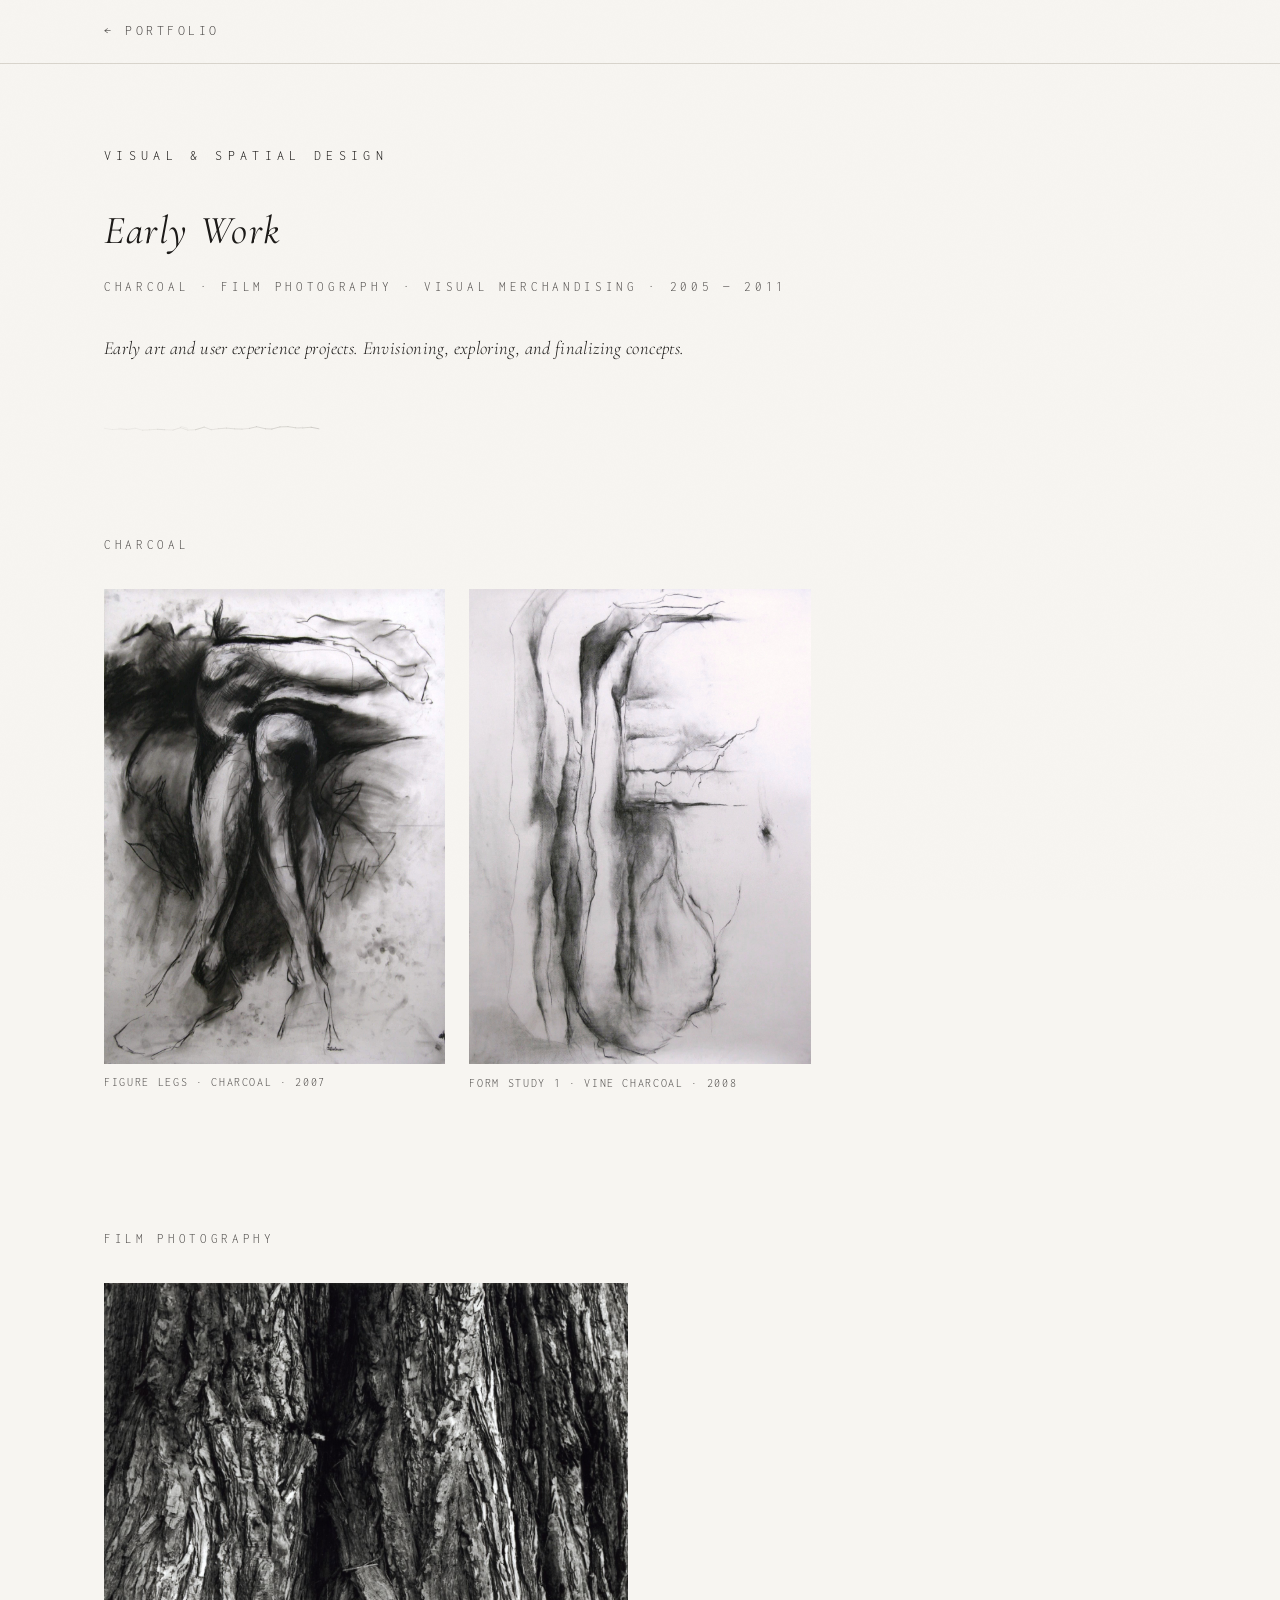
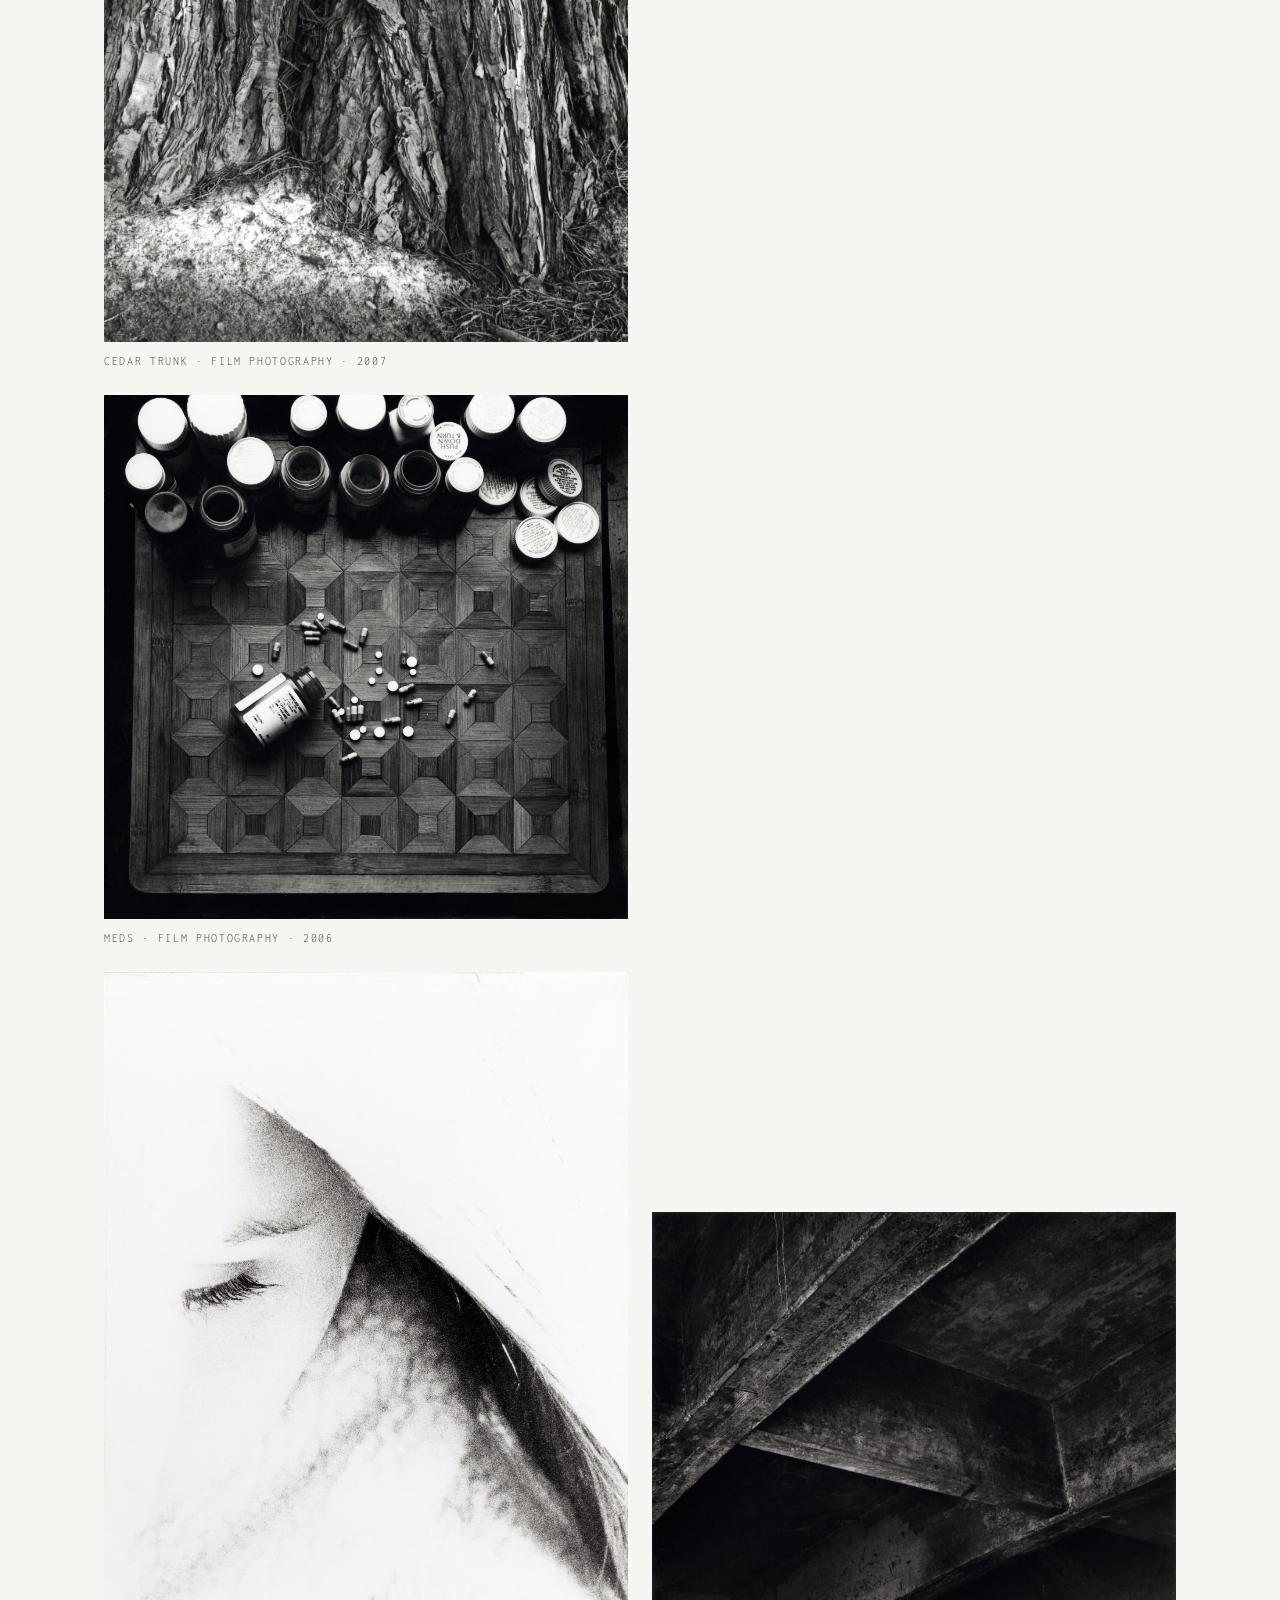
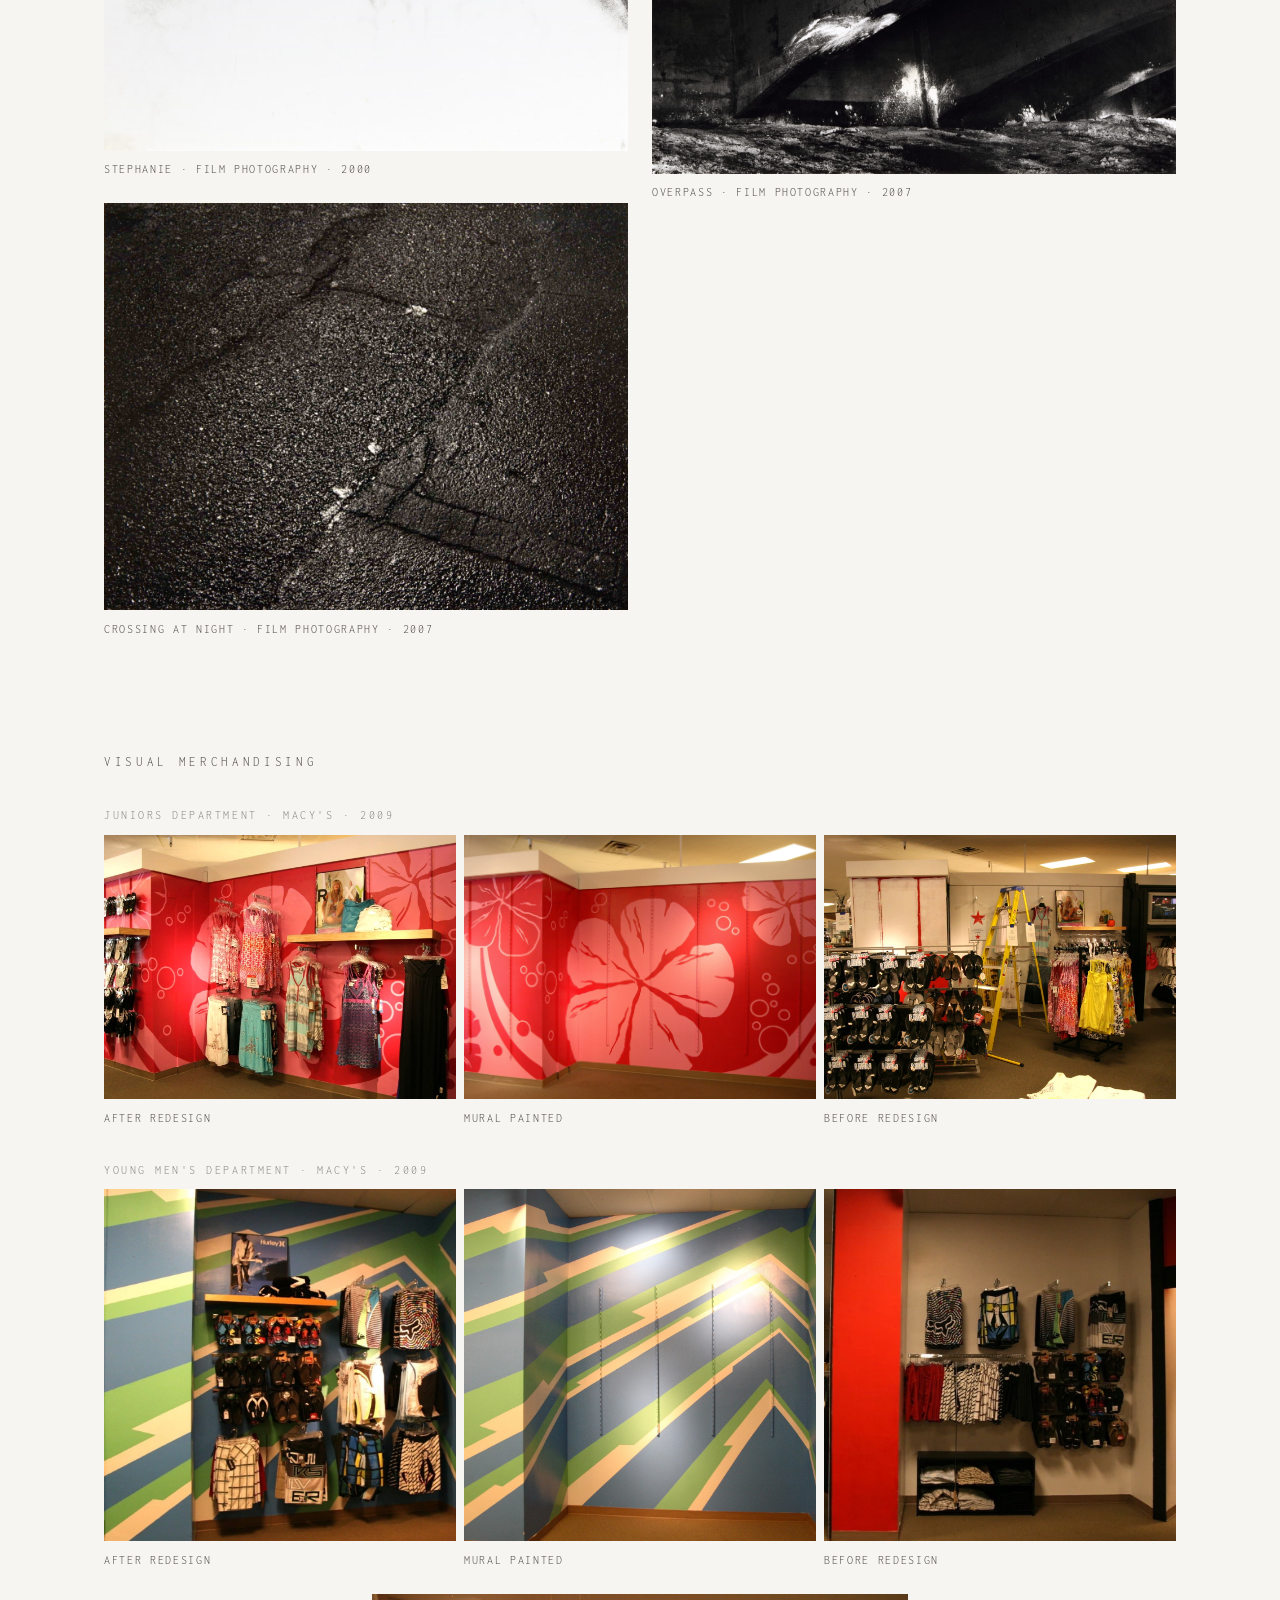
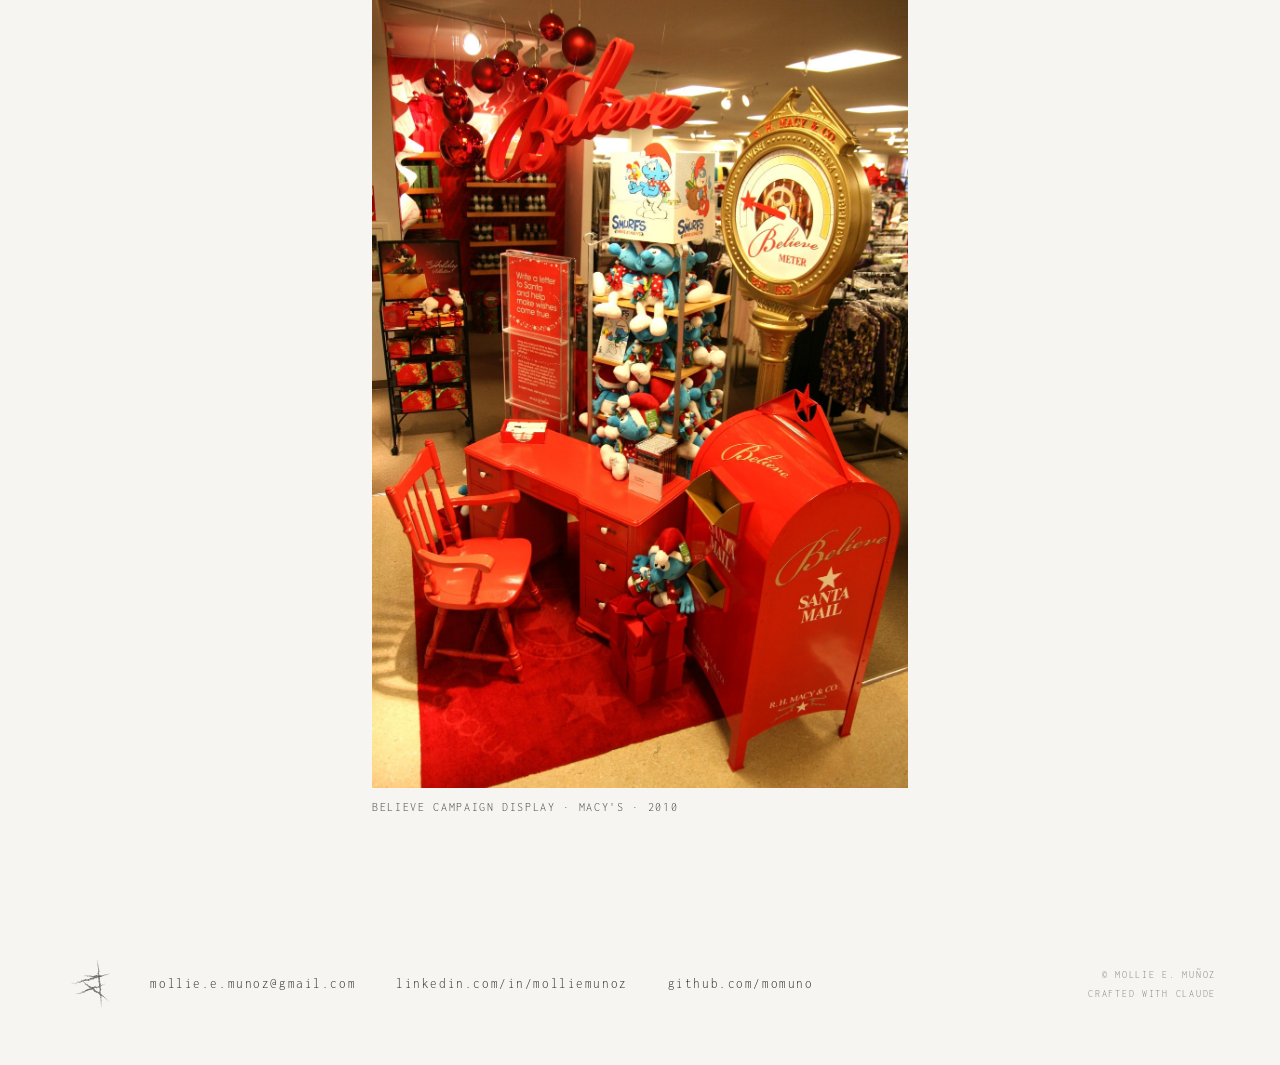
==== commit b1fbe1a2: "update image order, text edit" ====
--- a/gallery.html
+++ b/gallery.html
@@ -72,38 +72,38 @@
       </div>
 
       <div class="gallery-item">
+        <img src="Gallery/meds.jpg" alt="Black and white film photograph of medications on a checkered surface" class="gallery-lightbox">
+        <div class="caption">Meds · Film photography · 2006</div>
+      </div>
+
+      <div class="gallery-item">
+        <img src="Gallery/stephanie.jpg" alt="Black and white abstracted film photograph of a person" class="gallery-lightbox">
+        <div class="caption">Stephanie · Film photography · 2000</div>
+      </div>
+
+      <div class="gallery-item">
+        <img src="Gallery/crossingatnight.jpg" alt="Black and white film photograph of street asphalt at night" class="gallery-lightbox">
+        <div class="caption">Crossing at Night · Film photography · 2007</div>
+      </div>
+
+      <div class="gallery-item">
         <img src="Gallery/books.jpg" alt="Black and white film photograph of stacked books on a white studio background" class="gallery-lightbox">
         <div class="caption">Books · Film photography · 2006</div>
       </div>
-
-      <div class="gallery-item">
-        <img src="Gallery/meds.jpg" alt="Black and white film photograph of medications on a checkered surface" class="gallery-lightbox">
-        <div class="caption">Meds · Film photography · 2006</div>
+  
+      <div class="gallery-item">
+        <img src="Gallery/tornhands.jpg" alt="Black and white film photograph of torn book pages laid over folded hands" class="gallery-lightbox">
+        <div class="caption">Torn Hands · Film photography · 2006</div>
+      </div>
+
+      <div class="gallery-item">
+        <img src="Gallery/fallenlog.jpg" alt="Black and white film photograph of a fallen log with grass" class="gallery-lightbox">
+        <div class="caption">Fallen Log · Film photography · 2007</div>
       </div>
 
       <div class="gallery-item">
         <img src="Gallery/overpass.jpg" alt="Black and white film photograph from under overpass" class="gallery-lightbox">
         <div class="caption">Overpass · Film photography · 2007</div>
-      </div>
-
-      <div class="gallery-item">
-        <img src="Gallery/crossingatnight.jpg" alt="Black and white film photograph of street asphalt at night" class="gallery-lightbox">
-        <div class="caption">Crossing at Night · Film photography · 2007</div>
-      </div>
-
-      <div class="gallery-item">
-        <img src="Gallery/fallenlog.jpg" alt="Black and white film photograph of a fallen log with grass" class="gallery-lightbox">
-        <div class="caption">Fallen Log · Film photography · 2007</div>
-      </div>
-
-      <div class="gallery-item">
-        <img src="Gallery/tornhands.jpg" alt="Black and white film photograph of torn book pages laid over folded hands" class="gallery-lightbox">
-        <div class="caption">Torn Hands · Film photography · 2006</div>
-      </div>
-
-      <div class="gallery-item">
-        <img src="Gallery/stephanie.jpg" alt="Black and white abstracted film photograph of a person" class="gallery-lightbox">
-        <div class="caption">Stephanie · Film photography · 2000</div>
       </div>
 
     </div>
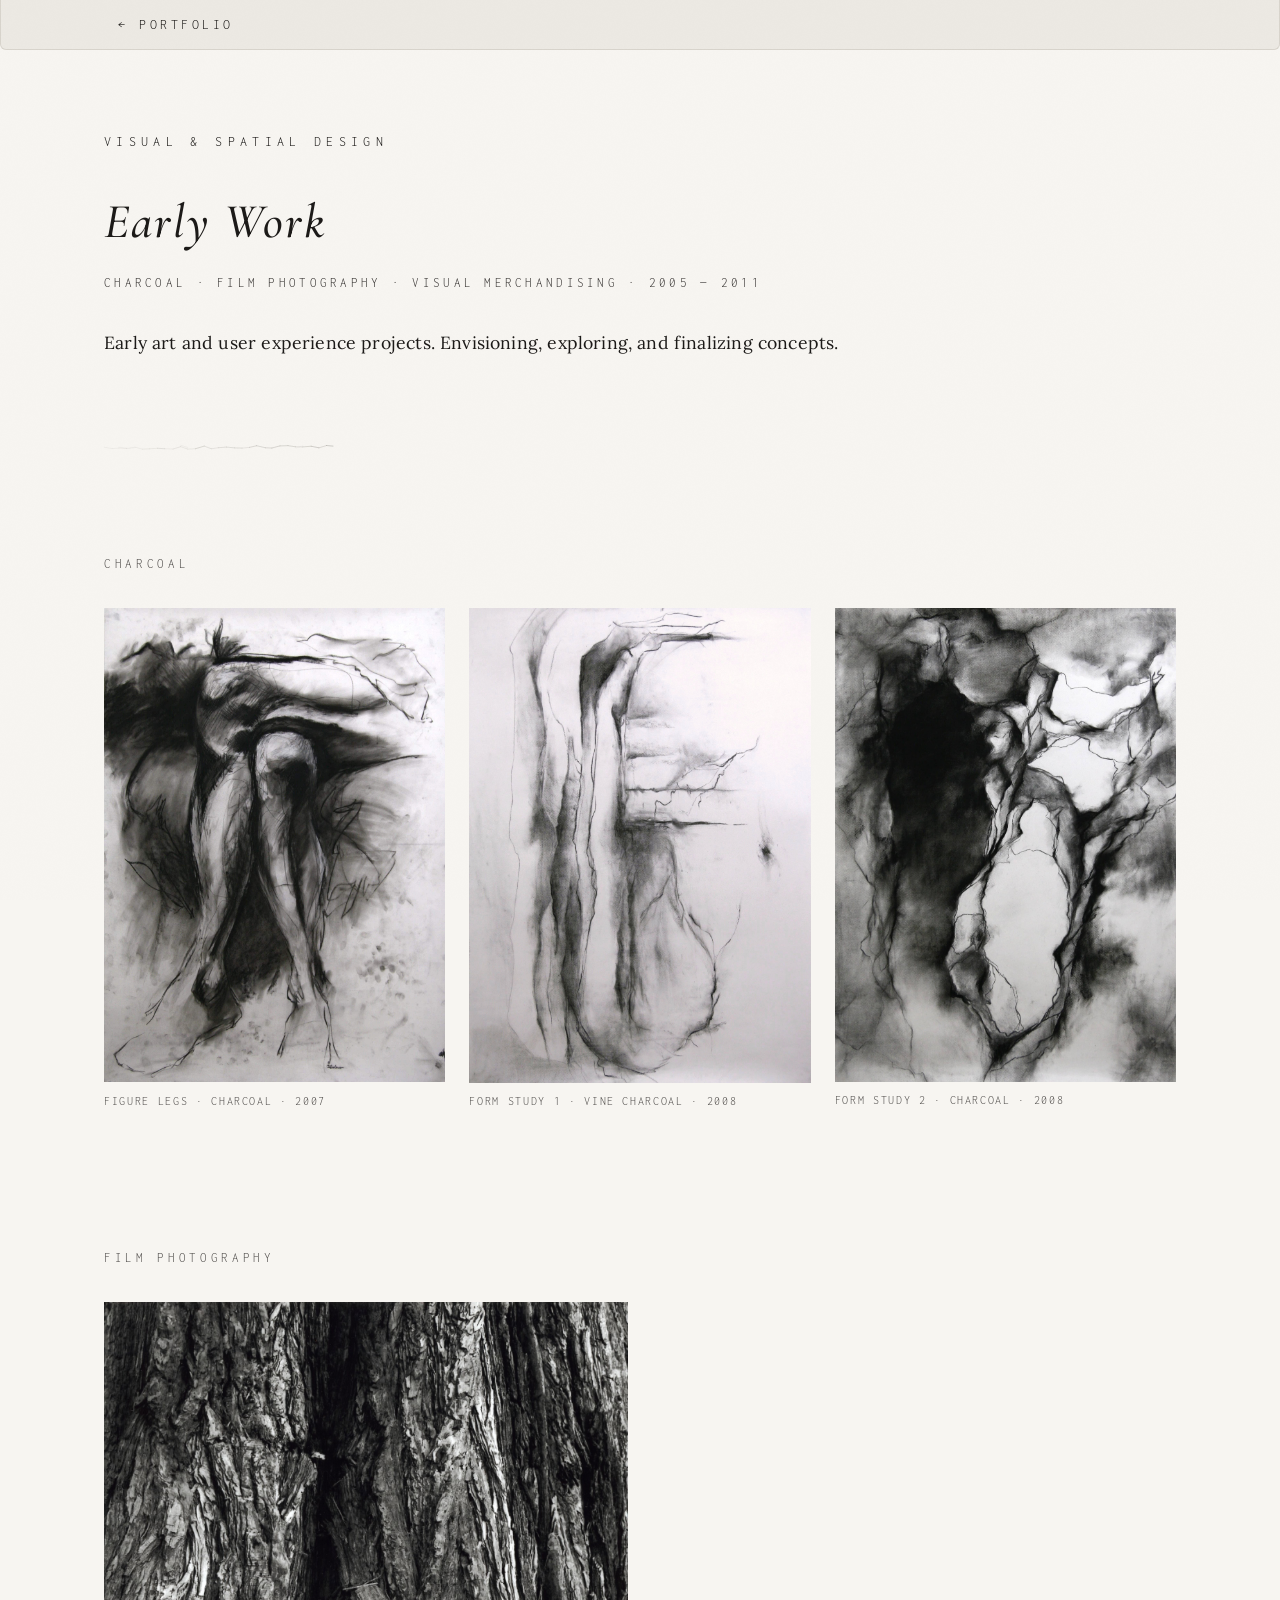
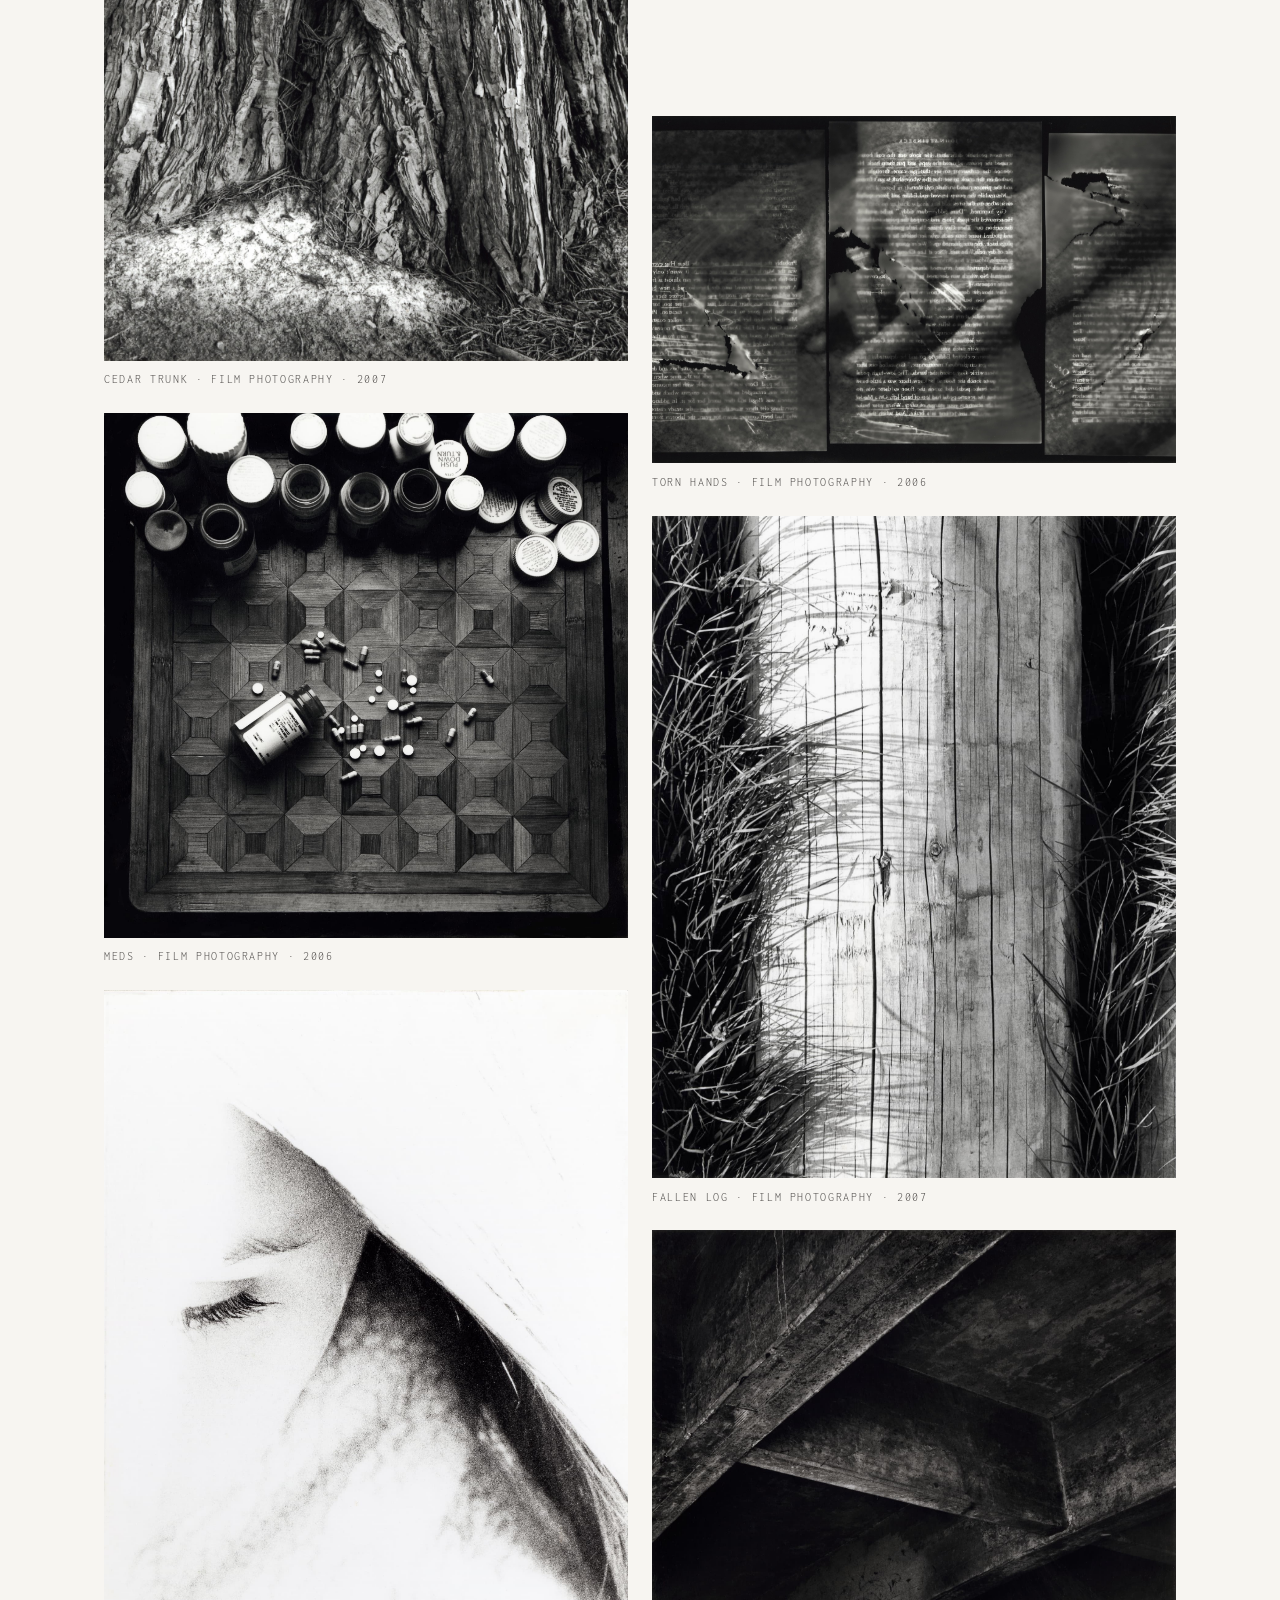
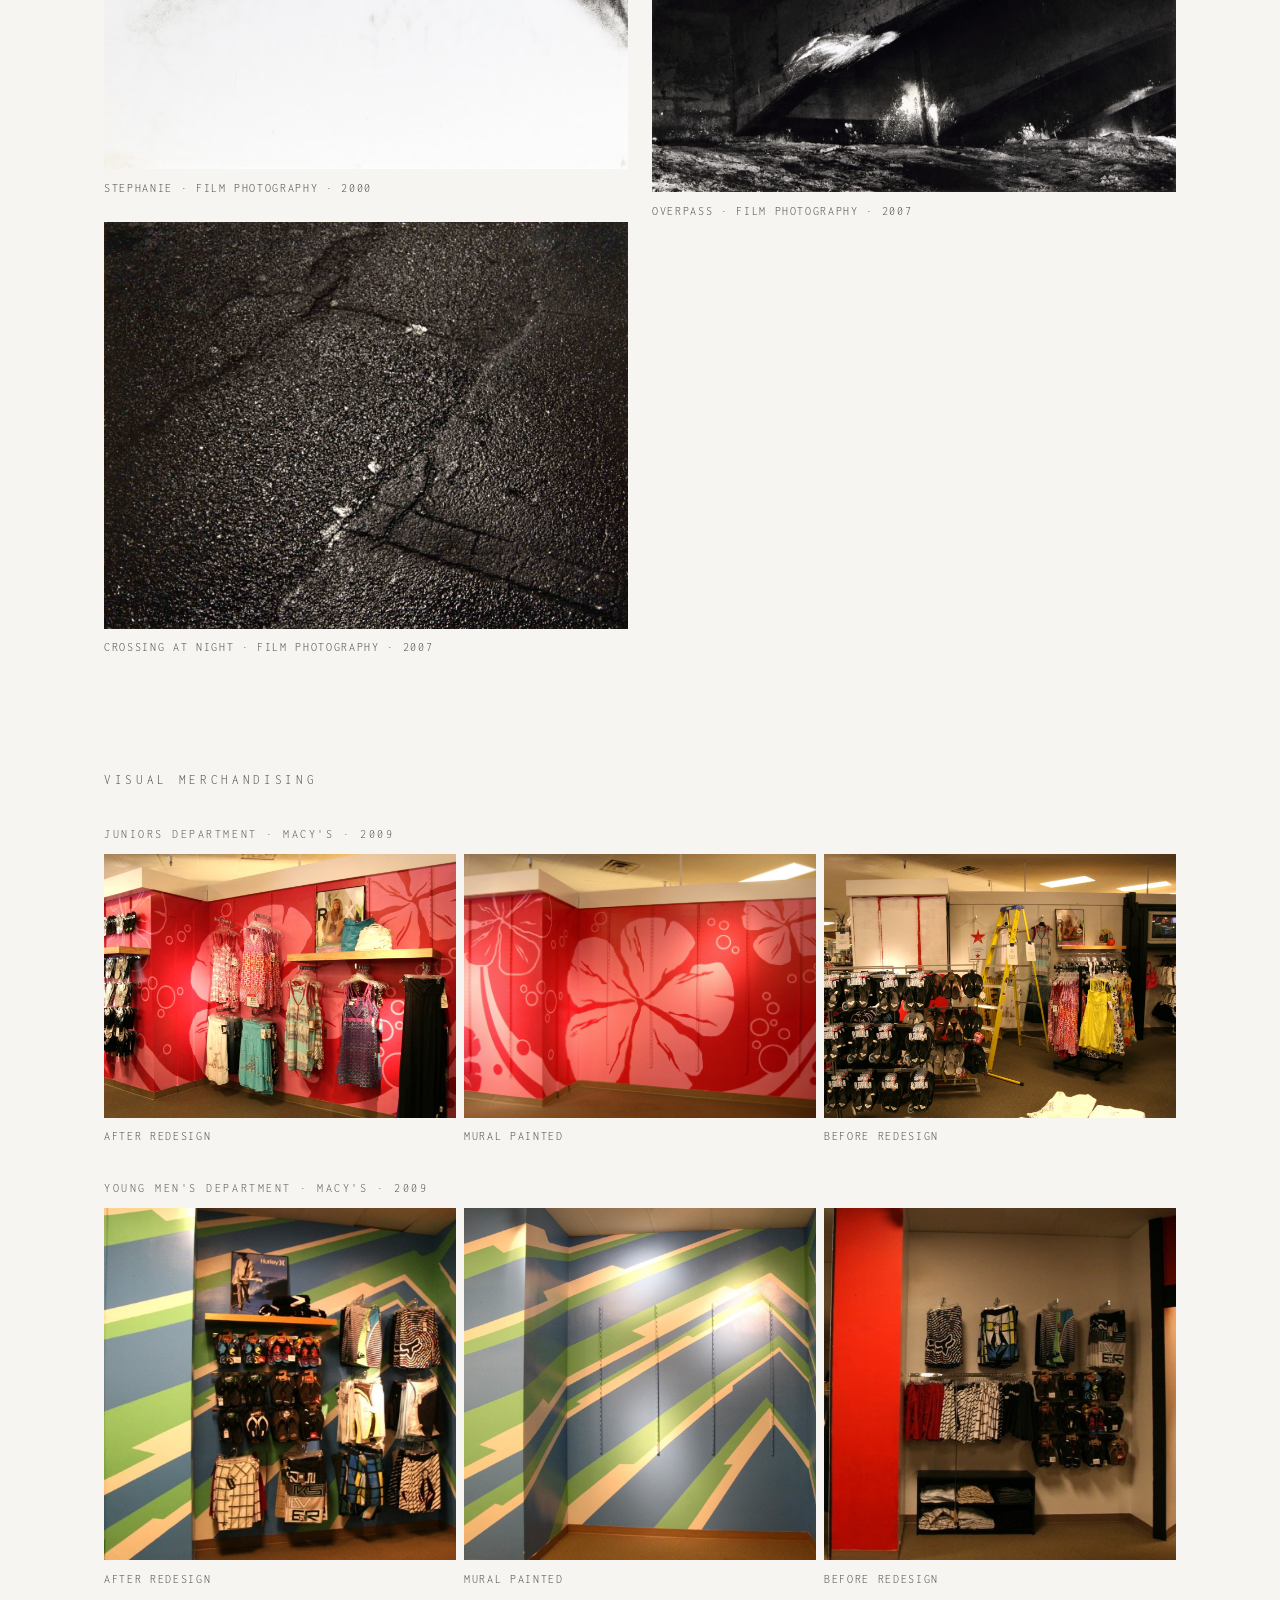
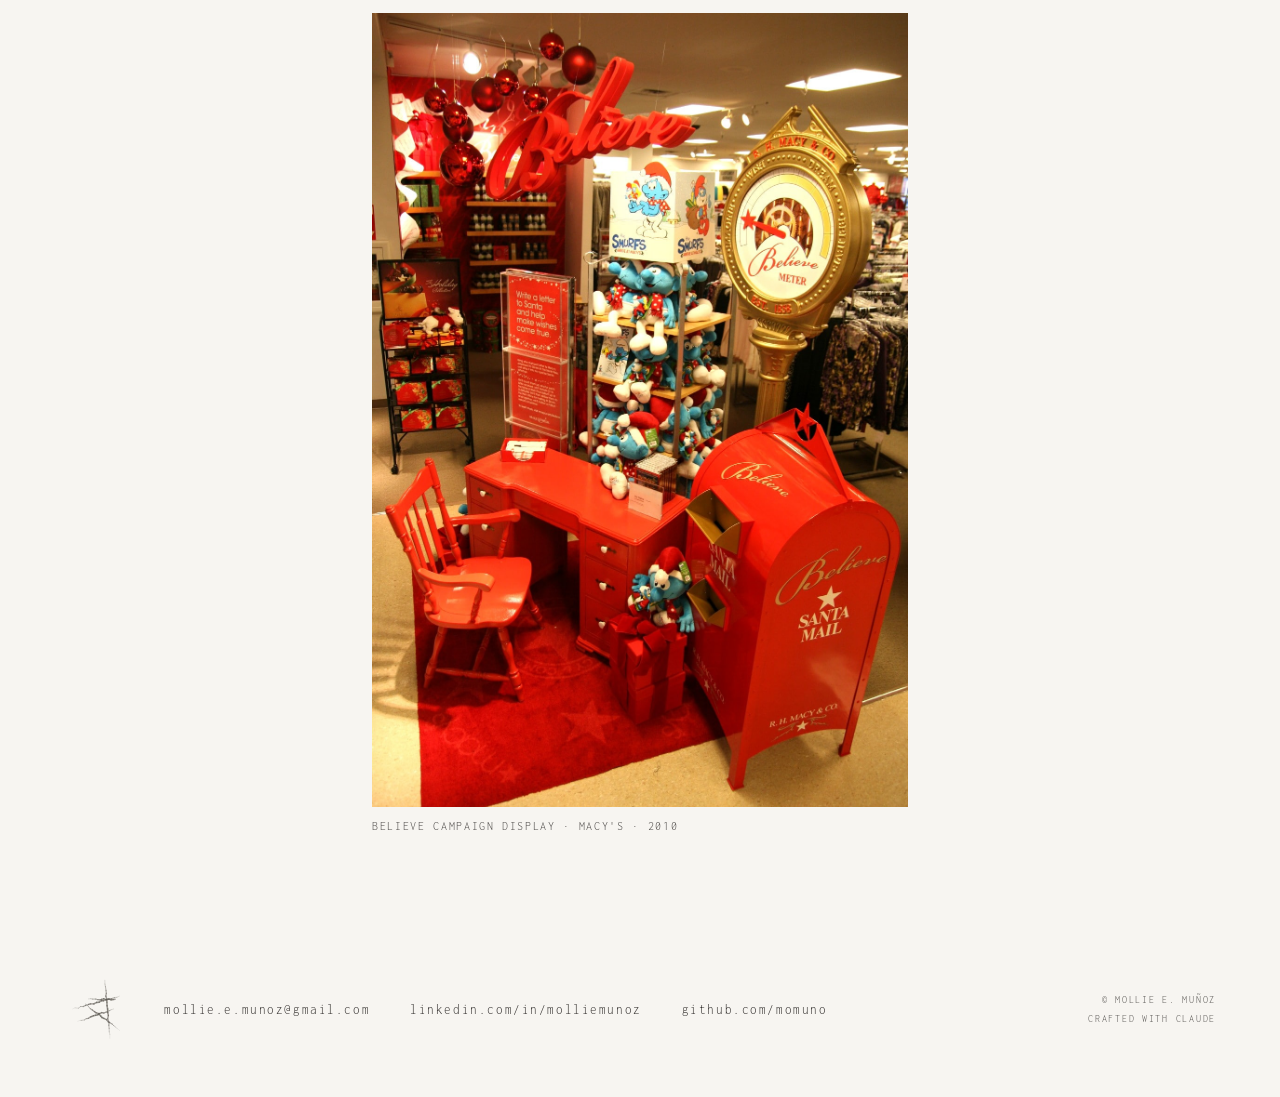
==== commit 88e3fbcc: "Fix Lighthouse accessibility issues - Wrap opening section in <header>, statement section in <sectio" ====
--- a/gallery.html
+++ b/gallery.html
@@ -110,7 +110,7 @@
   </div>
 
     <!-- VISUAL MERCHANDISING -->
-  <div class="gallery-section" id="merchandising">
+  <div class="gallery-section" id="merchandising" style="scroll-margin-top: 6rem;">
     <span class="gallery-label">Visual Merchandising</span>
 
     <!-- Juniors -->
--- a/styles.css
+++ b/styles.css
@@ -1,11 +1,11 @@
-@import url('https://fonts.googleapis.com/css2?family=Cormorant+Garamond:ital,wght@0,300;0,400;0,500;1,300;1,400&family=Inconsolata:wght@300;400&display=swap');
+@import url('https://fonts.googleapis.com/css2?family=Cormorant+Garamond:ital,wght@0,300;0,400;0,500;0,600;0,700;1,300;1,400&family=Inconsolata:wght@300;400&family=Lora:ital,wght@0,400;0,500;1,400&display=swap');
 
 :root {
     --paper:   #f7f5f1;
     --ink:     oklch(0.22 0.005 60);
     --dark-mid: oklch(0.32 0.005 60);
     --mid:     oklch(0.42 0.005 60);
-    --light:   oklch(0.62 0.006 70);
+    --light:   oklch(0.45 0.006 70);
     --whisper: oklch(0.78 0.006 75);
     --faint:   #ece9e3;
     --smudge:  #d8d4cc;
@@ -53,6 +53,41 @@
     mix-blend-mode: difference;
   }
 
+  /* ── CURSOR TOGGLE ── */
+  .cursor-toggle {
+    position: fixed;
+    bottom: 1.4rem;
+    right: 1.6rem;
+    z-index: 2000;
+    font-family: 'Inconsolata', monospace;
+    font-size: 0.68rem;
+    letter-spacing: 0.13em;
+    text-transform: uppercase;
+    color: var(--mid);
+    background: var(--faint);
+    border: 1px solid var(--smudge);
+    border-radius: 0;
+    padding: 0.55em 0.85em 0.45em;
+    line-height: 1;
+    cursor: auto !important;
+    transition: background 0.2s, color 0.2s;
+  }
+  .cursor-toggle:hover {
+    background: var(--smudge);
+    color: var(--ink);
+  }
+
+  /* When cursor is off — restore system cursor everywhere */
+  body.cursor-off { cursor: auto !important; }
+  body.cursor-off a,
+  body.cursor-off button,
+  body.cursor-off .cursor-toggle,
+  body.cursor-off .video-thumb,
+  body.cursor-off .video-link { cursor: pointer !important; }
+  body.cursor-off .gallery-lightbox { cursor: crosshair !important; }
+  body.cursor-off #charcoal-cursor,
+  body.cursor-off #crosshair-cursor { display: none; }
+
   /* ── BACKGROUND ── */
   .bg {
     position: fixed;
@@ -107,6 +142,11 @@
   /* Ink sweep divider */
   .ink-sweep {
     margin: 1.5rem 0 2rem;
+  }
+  #sweep-info,
+  #sweep-early {
+    margin-top: 0.9rem;
+    margin-bottom: 1.5rem;
   }
 
   /* ── OPENING ── */
@@ -157,7 +197,7 @@
     font-size: 0.82rem;
     letter-spacing: 0.28em;
     text-transform: uppercase;
-    color: var(--mid);
+    color: var(--ink);
     opacity: 0;
     animation: m-fade 1.2s ease-out 2.1s forwards;
   }
@@ -188,9 +228,10 @@
     position: sticky;
     top: 0;
     z-index: 40;
-    background: rgba(247,245,241,0.97);
-    backdrop-filter: blur(8px);
-    border-bottom: 1px solid var(--smudge);
+    background: var(--faint);
+    border: 1px solid var(--smudge);
+    border-top: none;
+    border-radius: 0 0 6px 6px;
     padding: 0;
   }
 
@@ -205,23 +246,32 @@
   }
 
   nav ul li a {
-    display: block;
-    padding: 1.2rem 2.2rem 1.2rem 0;
+    display: inline-block;
+    margin: 0.75rem 0.5rem 0.75rem 0;
+    padding: 0.4em 1em;
     font-family: 'Inconsolata', monospace;
     font-size: 0.88rem;
     letter-spacing: 0.25em;
     text-transform: uppercase;
-    color: var(--mid);
+    line-height: 1;
+    color: var(--ink);
     text-decoration: none;
-    transition: color 0.25s;
+    background: transparent;
+    transition: background 0.2s;
   }
 
   nav ul li a:hover {
-    color: var(--ink);
-    text-decoration: underline;
-    text-underline-offset: 8px;
+    background: var(--smudge);
   }
   a { cursor: none; }
+
+  /* ── FOCUS STYLES — keyboard navigation ── */
+  a:focus-visible,
+  button:focus-visible {
+    outline: 2px solid var(--ink);
+    outline-offset: 3px;
+    border-radius: 1px;
+  }
 
   /* ── MAIN ── */
   /* Main is full width with solid bg — no gaps for dancer to show through */
@@ -259,8 +309,8 @@
   }
 
   .section-head h2 {
-    font-size: clamp(1.9rem, 3.1vw, 3.1rem);
-    font-weight: 400;
+    font-size: clamp(2.2rem, 3.8vw, 3.8rem);
+    font-weight: 500;
     font-style: italic;
     letter-spacing: 0.04em;
   }
@@ -274,11 +324,12 @@
   }
 
   .section-intro {
-    font-size: 1.3rem;
-    letter-spacing: 0.02em;
+    font-size: 1.1rem;
+    letter-spacing: 0.01em;
     line-height: 1.85;
     color: var(--ink);
-    font-style: italic;
+    font-family: 'Lora', serif;
+    font-weight: 400;
     margin-bottom: 1.5rem;
   }
 
@@ -302,10 +353,12 @@
   }
 
   .entry-body {
-    font-size: 1.10rem; 
-    letter-spacing: 0.01em; 
-    line-height: 1.85; 
+    font-size: 1.1rem;
+    letter-spacing: 0.01em;
+    line-height: 1.85;
     color: var(--dark-mid);
+    font-weight: 400;
+    font-family: 'Lora', serif;
   }
   .entry-body p { margin-bottom: 0.8rem; }
 
@@ -316,8 +369,8 @@
   }
 
   .entry-header h3 {
-    font-size: clamp(1.15rem, 1.9vw, 1.9rem);
-    font-weight: 400;
+    font-size: clamp(1.35rem, 2.3vw, 2.3rem);
+    font-weight: 500;
     line-height: 1.25;
     margin-top: 0.5rem;
   }
@@ -337,13 +390,20 @@
 
   .entry-content-row {
     display: grid;
-    grid-template-columns: 2fr 3fr;
+    grid-template-columns: 45fr 55fr;
     gap: 1rem 2rem;
     align-items: start;
   }
 
   .entry-full.flip .entry-content-row {
-    grid-template-columns: 3fr 2fr;
+    grid-template-columns: 55fr 45fr;
+  }
+
+  .entry-full.img-large .entry-content-row {
+    grid-template-columns: 57fr 43fr;
+  }
+  .entry-full.img-large.flip .entry-content-row {
+    grid-template-columns: 43fr 57fr;
   }
 
   .entry-full.flip .entry-content-row .entry-visual {
@@ -364,6 +424,11 @@
     overflow: hidden;
     display: flex;
     flex-direction: column;
+  }
+
+  .entry-visual .img-overlay-wrap,
+  .entry-visual > img {
+    border: 1px solid rgba(216,212,204,0.55);
   }
 
   .entry-visual img {
@@ -386,31 +451,44 @@
   .reflection {
     padding: 0.2rem 0.9rem;
     border-left: 1px solid var(--ink);
-    font-style: italic; 
-    font-size: 1.06rem; 
-    letter-spacing: 0.02em;
-    color: var(--dark-mid); 
-    line-height: 1.75;
+    font-family: 'Lora', serif;
+    font-style: italic;
+    font-size: 0.95rem;
+    letter-spacing: 0.01em;
+    color: var(--dark-mid);
+    line-height: 1.8;
+  }
+
+  .link-row {
+    display: flex;
+    flex-wrap: wrap;
+    gap: 0.5rem 0.6rem;
+    margin-top: 0.9rem;
+  }
+  .link-row .entry-link {
+    margin-top: 0;
   }
 
   .entry-link {
-    display: inline-block; 
+    display: inline-block;
     margin-top: 0.9rem;
     font-family: 'Inconsolata', monospace;
-    font-size: 0.74rem; 
-    letter-spacing: 0.14em; 
+    font-size: 0.72rem;
+    letter-spacing: 0.13em;
     text-transform: uppercase;
-    color: var(--mid); 
+    color: var(--mid);
     text-decoration: none;
-    border-bottom: 1px solid var(--whisper); 
-    padding-bottom: 2px;
-    transition: border-color 0.2s;
-  }
-  .entry-link:hover { 
+    background: var(--faint);
+    border: 1px solid var(--smudge);
+    border-radius: 0;
+    padding: 0.65em 0.85em 0.55em;
+    line-height: 1;
+    transition: background 0.2s, color 0.2s;
+  }
+  .entry-link:hover {
+    background: var(--smudge);
     color: var(--ink);
-    border-color: var(--ink); 
-  }
-
+  }
   .non-link {
     display: inline-block;
     margin-top: 0.9rem; 
@@ -516,26 +594,41 @@
   }
 
   .thumbnail-note {
+    font-weight: 400;
+    font-family: 'Lora', serif;
     background: rgba(251,250,247,0.92);
     backdrop-filter: blur(6px);
     -webkit-backdrop-filter: blur(6px);
     border: 1px solid rgba(216,212,204,0.55);
-    padding: 1.4rem 1.6rem;
-    font-size: 1.10rem;
-    letter-spacing: 0.01em; 
+    padding: 1.9rem 2rem 1.4rem;
+    font-size: 1.0rem;
+    letter-spacing: 0.02em;
     line-height: 1.8;
-    color: var(--dark-mid); 
+    color: var(--dark-mid);
     font-style: normal;
-  }
-
-  .thumbnail-note strong {
-    font-size: 1.3rem; 
-    line-height: 1.3; 
+    display: flex;
+    flex-direction: column;
+  }
+
+  .thumbnail-note h3 {
+    font-family: 'Cormorant Garamond', serif;
+    font-size: 1.6rem;
+    font-weight: 500;
+    line-height: 1.3;
     color: var(--ink);
   }
 
+  .thumb-action {
+    margin-top: auto;
+    padding-top: 1rem;
+  }
+  .thumb-action .entry-link,
+  .thumb-action .non-link {
+    margin-top: 0;
+  }
+
   .thumb-image {
-    margin-top: 1rem;
+    padding-top: 0.75rem;
     overflow: hidden;
   }
 
@@ -596,23 +689,25 @@
   }
   .patent-list { list-style: none; }
   .patent-list li {
-    display: grid; 
-    grid-template-columns: 110px 1fr; 
-    gap: 1rem;
-    padding: 0.9rem 0; 
+    display: grid;
+    grid-template-columns: 90px 1fr;
+    gap: 0.75rem;
+    padding: 0.9rem 0;
     border-top: 1px solid var(--faint);
-    align-items: baseline; 
-    font-size: 1.07rem; 
-    color: var(--ink); 
+    align-items: baseline;
+    font-family: 'Lora', serif;
+    font-size: 1.0rem;
+    letter-spacing: 0.02em;
+    color: var(--dark-mid);
     line-height: 1.75;
   }
   .patent-list li:last-child { border-bottom: 1px solid var(--faint); }
   .patent-status {
     font-family: 'Inconsolata', monospace;
-    font-size: 0.82rem; 
-    letter-spacing: 0.20em; 
-    text-transform: uppercase; 
-    color: var(--light);
+    font-size: 0.72rem;
+    letter-spacing: 0.16em;
+    text-transform: uppercase;
+    color: var(--mid);
     min-width: 7rem;
     display: inline-block;
   }
@@ -655,11 +750,12 @@
 
   .entry-mid { padding-top: 1rem; }
 
-  .entry-mid h4 { 
-    font-size: 1.3rem; 
-    font-weight: 400; 
-    line-height: 1.3; 
-    margin-bottom: 0.35rem; 
+  .entry-mid h3 {
+    font-family: 'Cormorant Garamond', serif;
+    font-size: 1.9rem;
+    font-weight: 500;
+    line-height: 1.3;
+    margin-bottom: 0.35rem;
   }
 
   .entry-mid .mid-visual {
@@ -674,43 +770,54 @@
     display: block; 
   }
 
-  .entry-mid p { 
-    font-size: 1.07rem; 
-    line-height: 1.75; 
+  .entry-mid p {
+    font-size: 1.1rem;
+    line-height: 1.8;
     color: var(--dark-mid);
+    font-weight: 400;
+    font-family: 'Lora', serif;
   }
 
   /* ── EARLY WORK CONTEXT LIST ── */
   .early-context-list {
     list-style: none;
-    border-top: 1px solid var(--faint);
     margin-top: 1rem;
     margin-bottom: 3rem;
+    background: rgba(251,250,247,0.92);
+    backdrop-filter: blur(6px);
+    -webkit-backdrop-filter: blur(6px);
+    border: 1px solid rgba(216,212,204,0.55);
+    padding: 1.5rem 2.3rem;
   }
 
   .early-context-list li {
     display: grid;
     grid-template-columns: 50px 1fr auto;
     grid-template-rows: auto auto;
-    gap: 0.0rem 1.5rem;
-    padding: 1rem 0;
+    gap: 0.0rem 2rem;
+    padding: 1.1rem 0;
     border-bottom: 1px solid var(--faint);
     align-items: baseline;
   }
 
+  .early-context-list li:last-child {
+    border-bottom: none;
+  }
+
   .early-context-stamp {
-    width: 28px;
-    height: 28px;
+    width: 36px;
+    height: 36px;
     flex-shrink: 0;
     opacity: 0.6;
     grid-column: 1;
     grid-row: 1/3;
-    align-self: center;
+    align-self: start;
+    margin-top: 0.25rem;
   }
 
   .early-context-title {
-    font-size: 1.3rem;
-    font-weight: 400;
+    font-size: 1.6rem;
+    font-weight: 500;
     color: var(--ink);
     grid-column: 2; grid-row: 1;
   }
@@ -725,9 +832,12 @@
   }
 
   .early-context-note {
-    font-size: 1.07rem;
-    line-height: 1.75;
-    color: var(--mid);
+    font-size: 1.0rem;
+    letter-spacing: 0.02em;
+    line-height: 1.8;
+    color: var(--dark-mid);
+    font-weight: 400;
+    font-family: 'Lora', serif;
     grid-column: 2 / 4; grid-row: 2;
   }
 
@@ -760,10 +870,11 @@
   }
 
   .statement-body {
-    font-size: 1.15rem;
+    font-size: 1.1rem;
     line-height: 1.9;
     color: var(--ink);
-    font-weight: 300;
+    font-weight: 400;
+    font-family: 'Lora', serif;
   }
 
   .statement-body p { margin-bottom: 1.4rem; }
@@ -1054,7 +1165,7 @@
       padding-bottom: 0;
     }
     .entry-mid .entry-year { order: 1; }
-    .entry-mid h4          { order: 2; }
+    .entry-mid h3          { order: 2; }
     .entry-mid .mid-visual { order: 3; margin-top: 0.8rem; margin-bottom: 0.9rem; }
     .entry-mid p,
     .entry-mid .entry-link,
@@ -1113,6 +1224,10 @@
       width: 100%;
     }
 
+    .early-context-list {
+      padding: 0 1.2rem;
+    }
+
     .early-context-list li {
       grid-template-columns: 50px 1fr;
       grid-template-rows: auto auto auto;
@@ -1133,6 +1248,7 @@
     body { cursor: auto; }
     #charcoal-cursor { display: none; }
     #crosshair-cursor { display: none; }
+    .cursor-toggle { display: none; }
   }
 
   /* ── LIGHTBOX ── */
@@ -1192,8 +1308,8 @@
 }
 
 .project-header h1 {
-  font-size: clamp(1.9rem, 3.1vw, 3.1rem);
-  font-weight: 400; 
+  font-size: clamp(2.2rem, 3.8vw, 3.8rem);
+  font-weight: 500;
   font-style: italic;
   letter-spacing: 0.04em; 
   line-height: 1.1;
@@ -1212,17 +1328,19 @@
 .project-meta span {
   font-family: 'Inconsolata', monospace;
   font-size: 0.82rem;
-  letter-spacing: 0.28em;
+  letter-spacing: 0.25em;
   text-transform: uppercase;
-  color: var(--mid);
+  color: var(--dark-mid);
 }
 
 .project-description {
-  font-size: clamp(1.15rem, 1.3vw, 1.3rem);
+  font-family: 'Lora', serif;
+  font-weight: 400;
+  font-size: 1.1rem;
   line-height: 1.85;
+  letter-spacing: 0.01em;
   color: var(--ink);
-  font-style: italic;
-  letter-spacing: 0.02em;
+  margin-bottom: 1.5rem;
   opacity: 0;
   animation: m-fade 1.4s ease-out 0.9s forwards;
 }
@@ -1486,33 +1604,35 @@
 
 .video-num {
   font-family: 'Inconsolata', monospace;
-  font-size: 0.82rem; 
-  letter-spacing: 0.28em;
-  text-transform: uppercase; 
-  color: var(--mid);
+  font-size: 0.82rem;
+  letter-spacing: 0.20em;
+  text-transform: uppercase;
+  color: var(--dark-mid);
   margin-bottom: 0.4rem;
 }
 
 .video-link {
+  display: inline-block;
+  align-self: flex-start;
+  margin-top: 0.75rem;
   font-family: 'Inconsolata', monospace;
-  font-size: 0.74rem; 
-  letter-spacing: 0.14em;
-  text-transform: uppercase; 
+  font-size: 0.72rem;
+  letter-spacing: 0.13em;
+  text-transform: uppercase;
   color: var(--mid);
   text-decoration: none;
-  border-bottom: 1px solid var(--whisper);
-  padding-bottom: 2px; 
-  display: inline-block;
-  align-self: flex-start;
-  transition: border-color 0.2s;
-  margin-top: auto; 
-  padding-top: 0.5rem;
+  background: var(--faint);
+  border: 1px solid var(--smudge);
+  border-radius: 0;
+  padding: 0.65em 0.85em 0.55em;
+  line-height: 1;
+  transition: background 0.2s, color 0.2s;
   cursor: none;
 }
 
-.video-link:hover { 
-  color: var(--ink); 
-  border-color: var(--ink); 
+.video-link:hover {
+  background: var(--smudge);
+  color: var(--ink);
 }
 
 @media (max-width: 720px) {
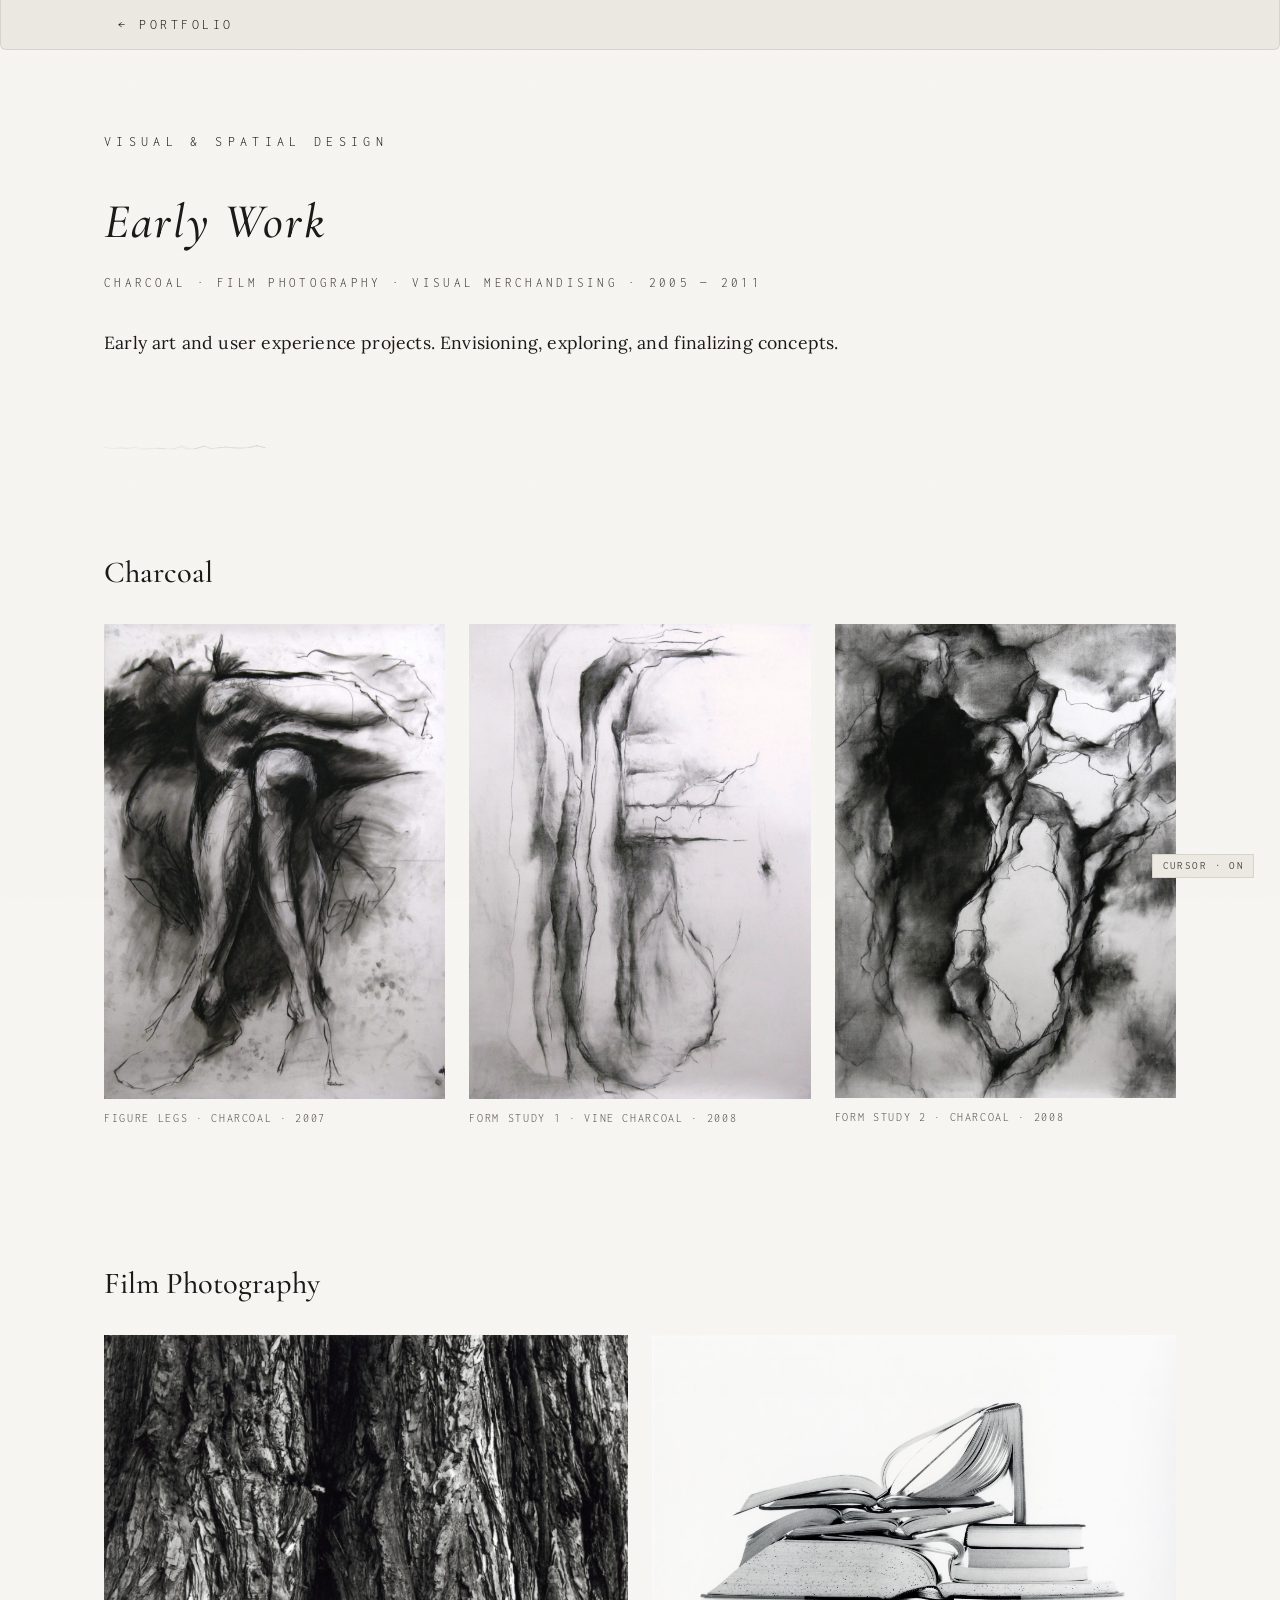
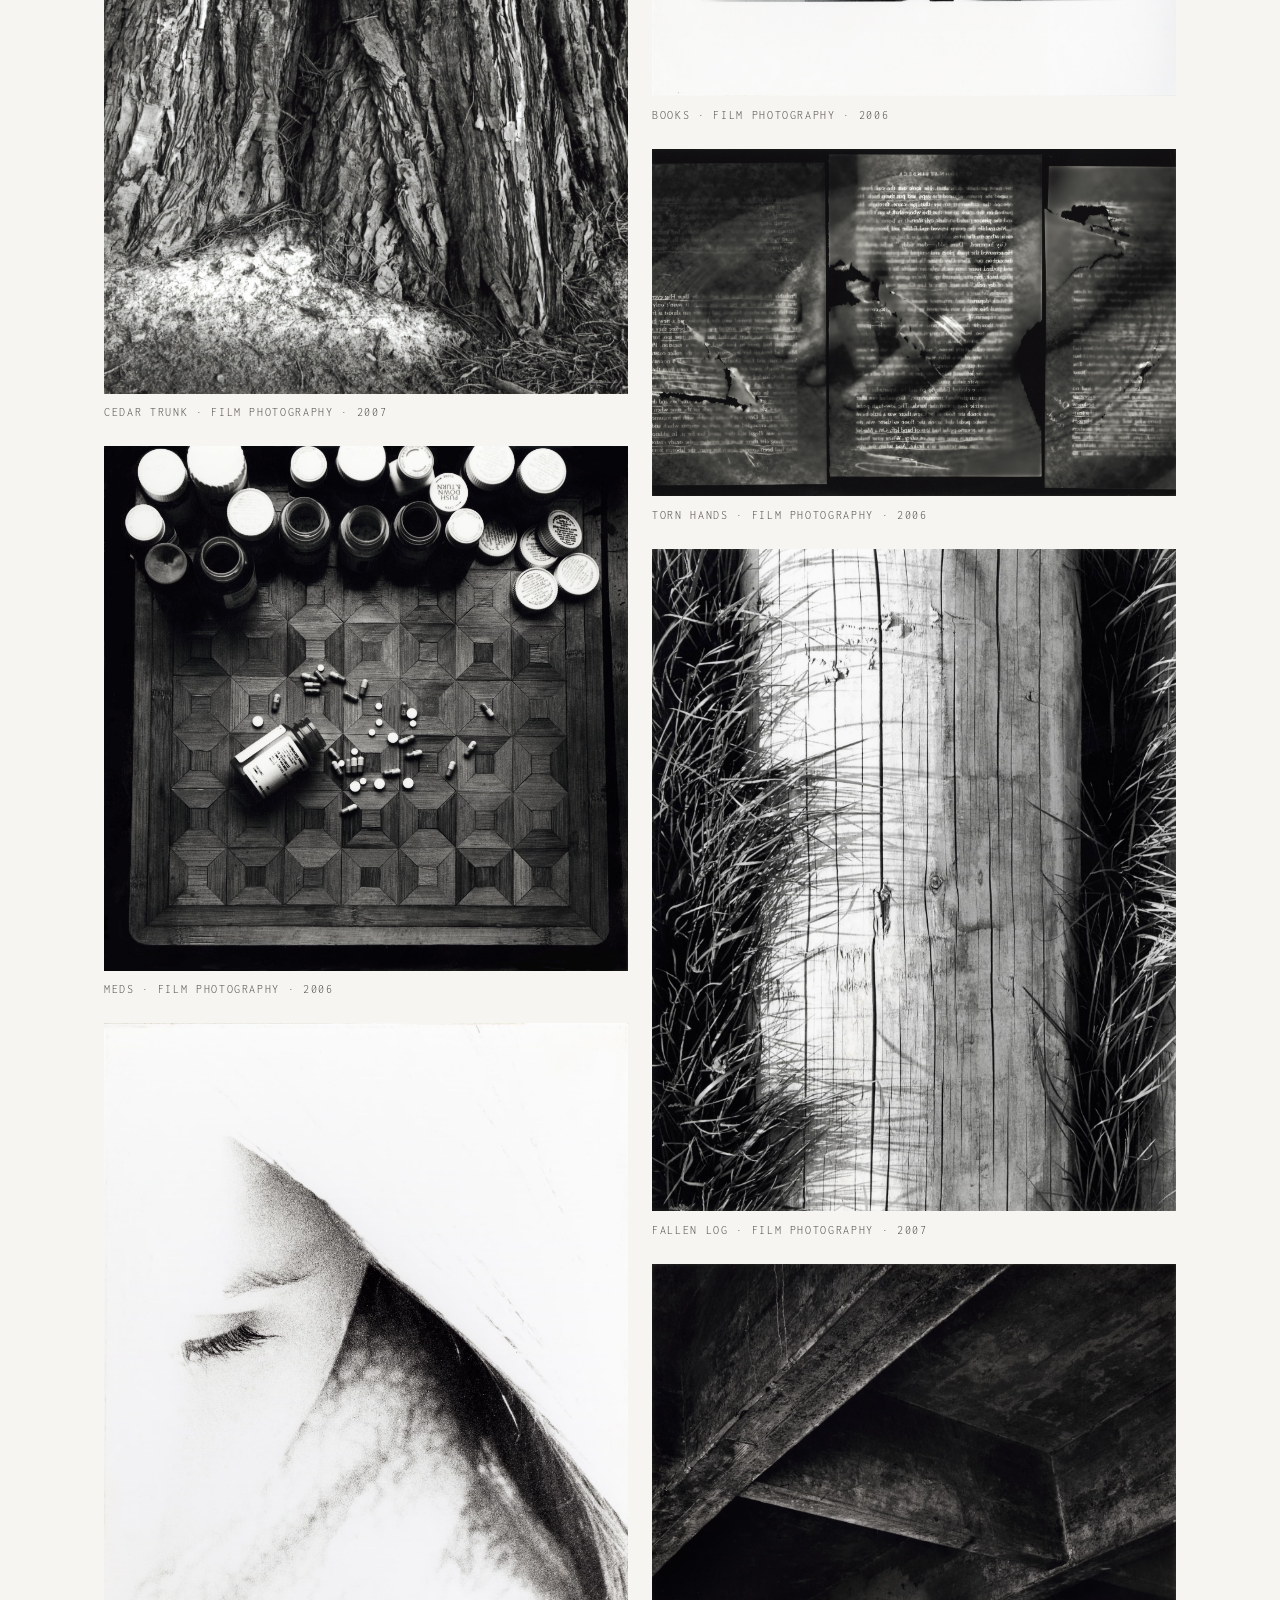
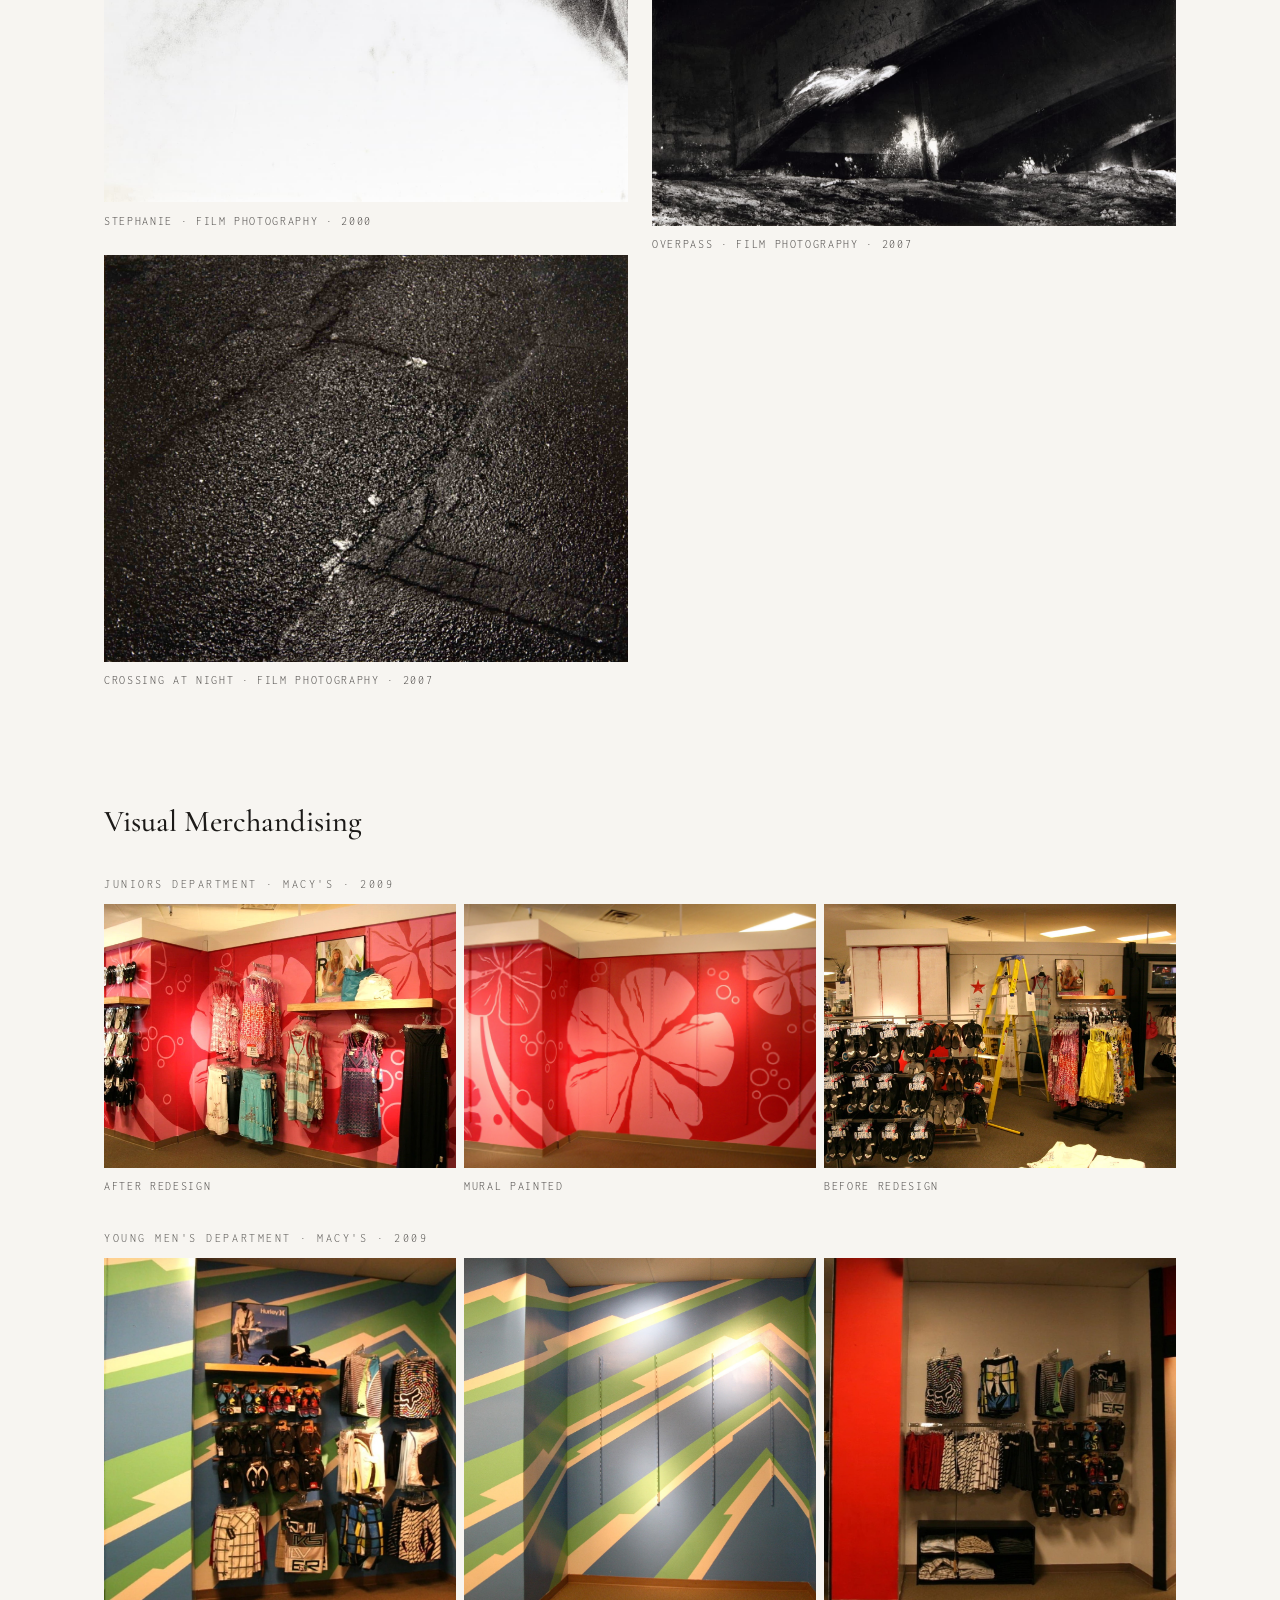
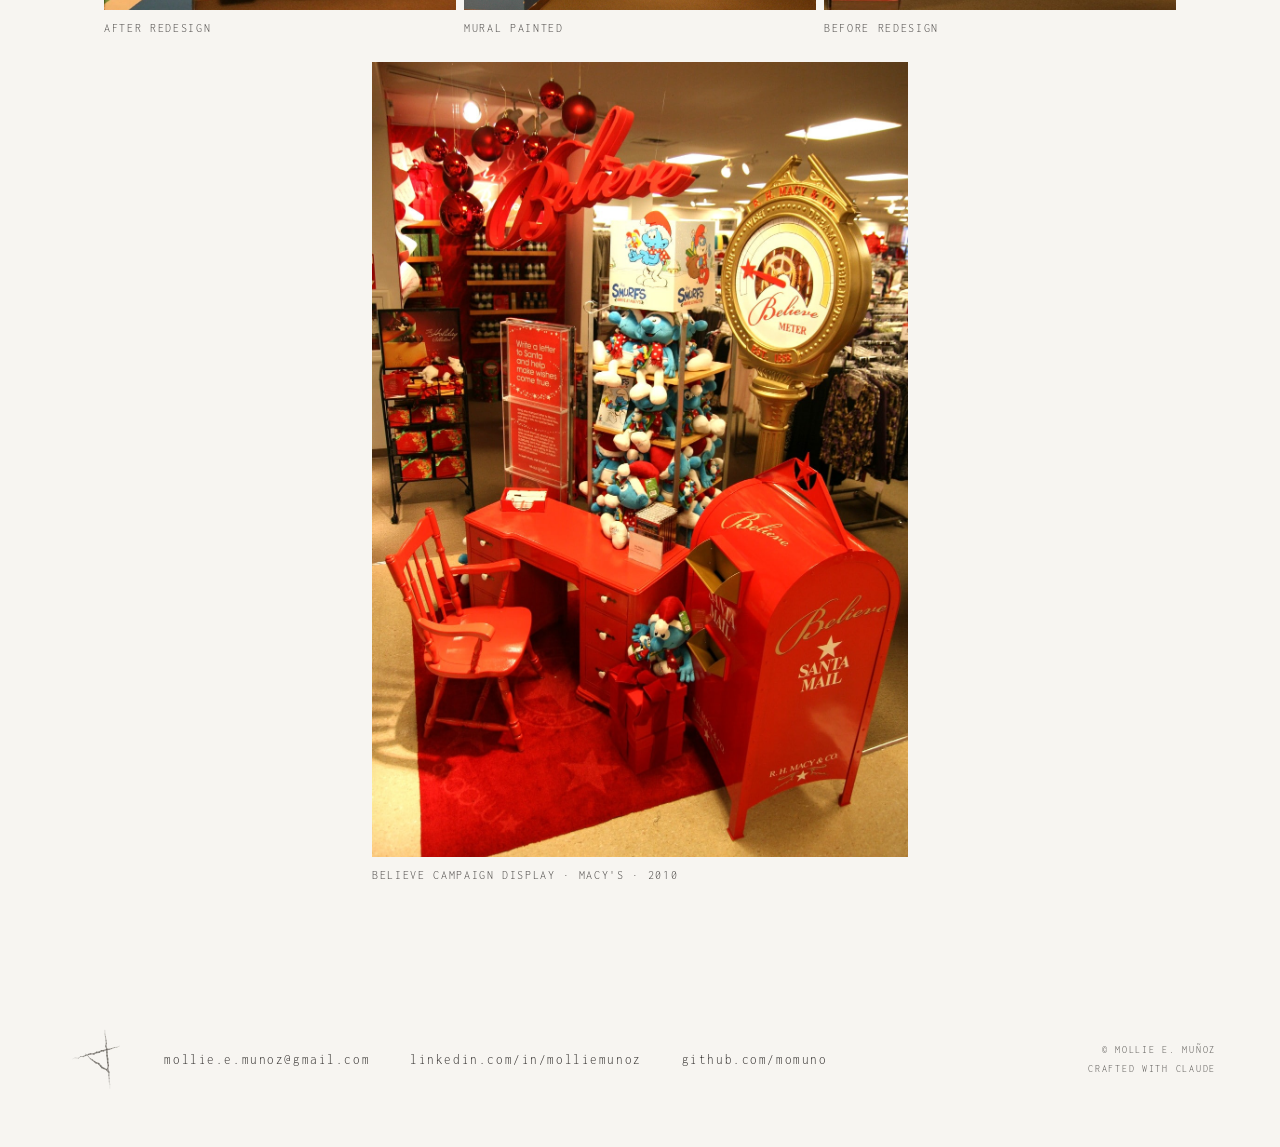
==== commit cc3c08f5: "Fix gallery anchor scroll, typography, and cursor toggle alignment - Fix #merchandising anchor using" ====
--- a/gallery.html
+++ b/gallery.html
@@ -14,6 +14,9 @@
 <canvas id="charcoal-cursor" aria-hidden="true"></canvas>
 <canvas id="crosshair-cursor" aria-hidden="true"></canvas>
 
+<!-- Cursor toggle -->
+<button class="cursor-toggle" id="cursor-toggle" aria-label="Toggle charcoal cursor">cursor · on</button>
+
 <nav>
   <ul>
     <li><a href="index.html#early-work">← Portfolio</a></li>
@@ -110,7 +113,8 @@
   </div>
 
     <!-- VISUAL MERCHANDISING -->
-  <div class="gallery-section" id="merchandising" style="scroll-margin-top: 6rem;">
+  <a id="merchandising" style="display:block;position:relative;top:-2rem;visibility:hidden;" aria-hidden="true" tabindex="-1"></a>
+  <div class="gallery-section">
     <span class="gallery-label">Visual Merchandising</span>
 
     <!-- Juniors -->
@@ -178,7 +182,7 @@
 </footer>
 
 <!-- LIGHTBOX -->
-<div class="lightbox-overlay" id="lightbox">
+<div class="lightbox-overlay" id="lightbox" role="dialog" aria-modal="true" aria-label="Image lightbox">
   <span class="lightbox-close">esc · click to close</span>
   <img id="lightbox-img" src="" alt="">
 </div>
@@ -188,6 +192,14 @@
 <script src="main.js"></script>
 
 <script>
+// Re-scroll to hash after images load to correct for layout shift
+if (location.hash) {
+  window.addEventListener('load', () => {
+    const target = document.querySelector(location.hash);
+    if (target) target.scrollIntoView({ behavior: 'instant' });
+  });
+}
+
 // ── GALLERY PAGE INIT ──
 // Init all stamp marks
 document.querySelectorAll('.stamp-canvas').forEach(canvas => {
--- a/styles.css
+++ b/styles.css
@@ -1351,10 +1351,11 @@
 }
 
 .gallery-label {
-  font-family: 'Inconsolata', monospace;
-  font-size: 0.82rem; 
-  letter-spacing: 0.28em;
-  text-transform: uppercase; color: var(--mid);
+  font-family: 'Cormorant Garamond', serif;
+  font-size: 1.9rem;
+  font-weight: 500;
+  line-height: 1.3;
+  color: var(--ink);
   margin-bottom: 2rem;
   display: block;
   opacity: 0;
@@ -1607,7 +1608,7 @@
   font-size: 0.82rem;
   letter-spacing: 0.20em;
   text-transform: uppercase;
-  color: var(--dark-mid);
+  color: var(--ink);
   margin-bottom: 0.4rem;
 }
 
@@ -1619,7 +1620,7 @@
   font-size: 0.72rem;
   letter-spacing: 0.13em;
   text-transform: uppercase;
-  color: var(--mid);
+  color: var(--dark-mid);
   text-decoration: none;
   background: var(--faint);
   border: 1px solid var(--smudge);
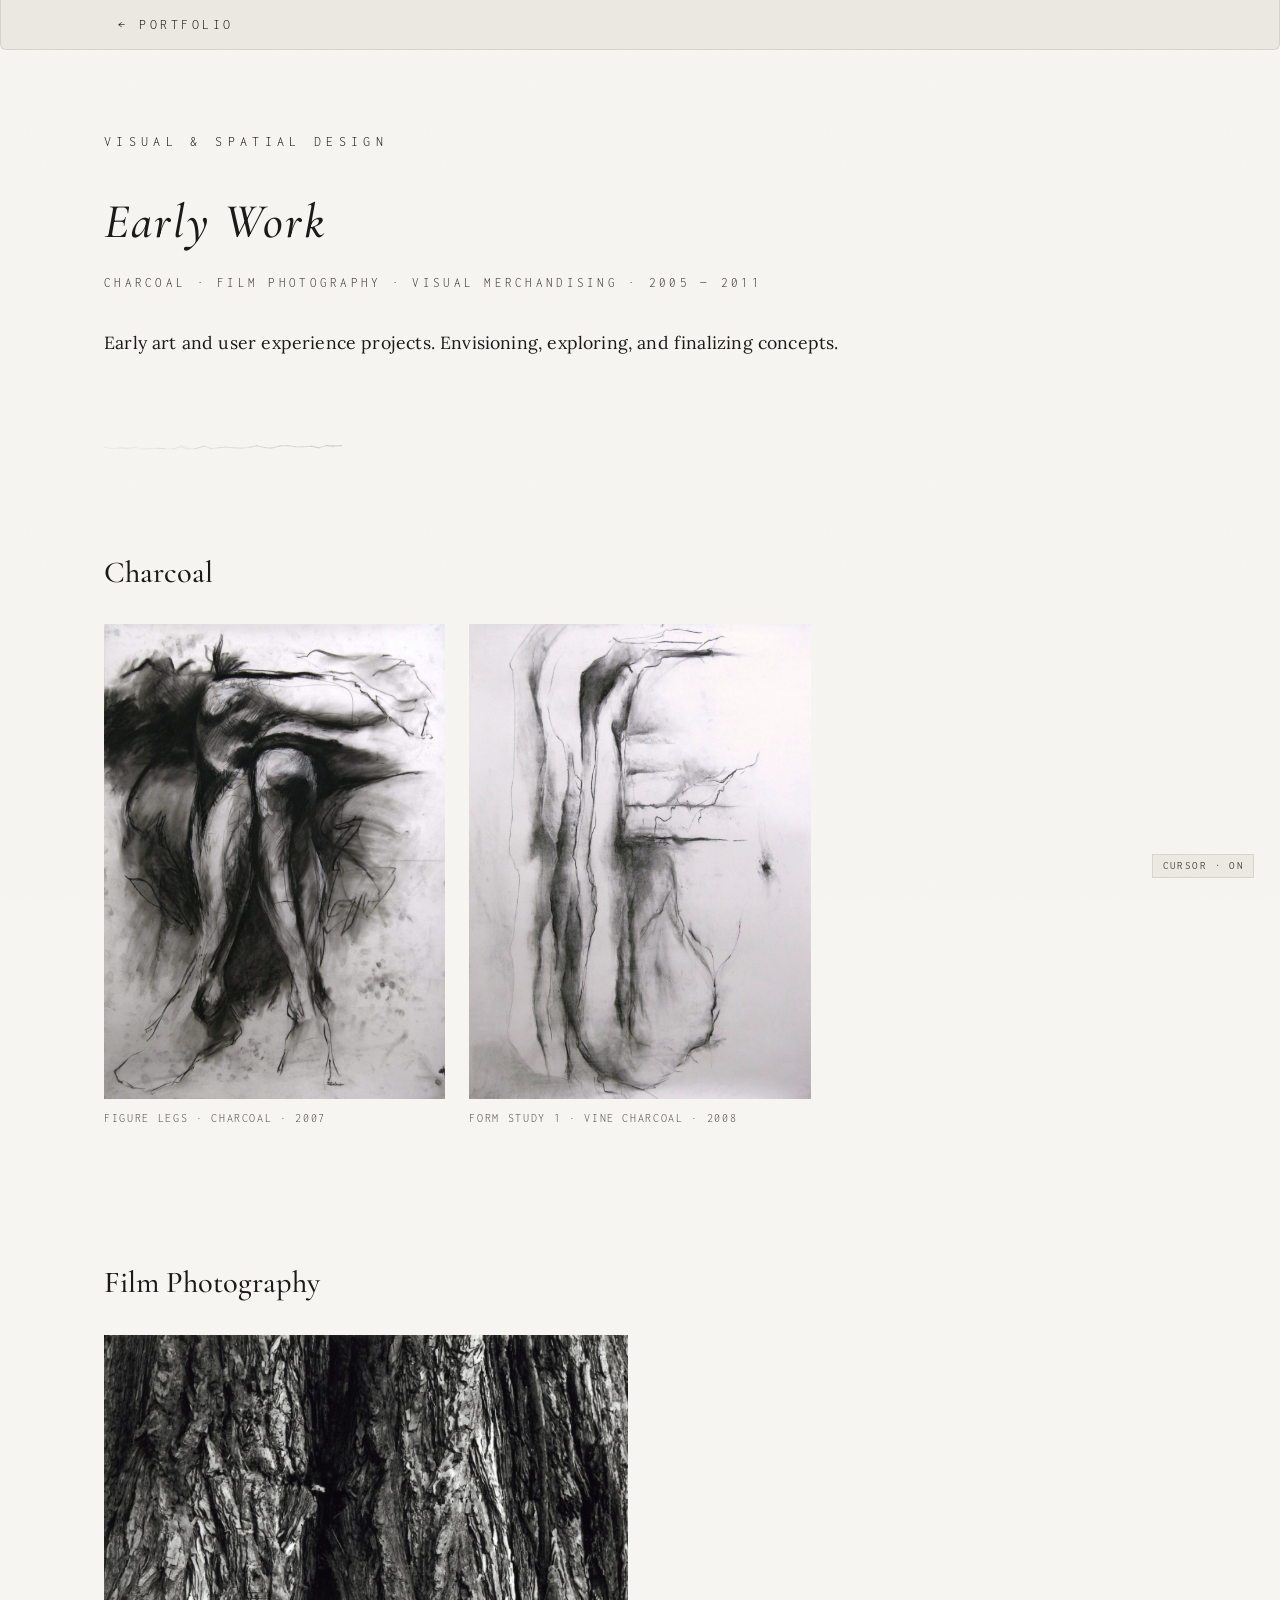
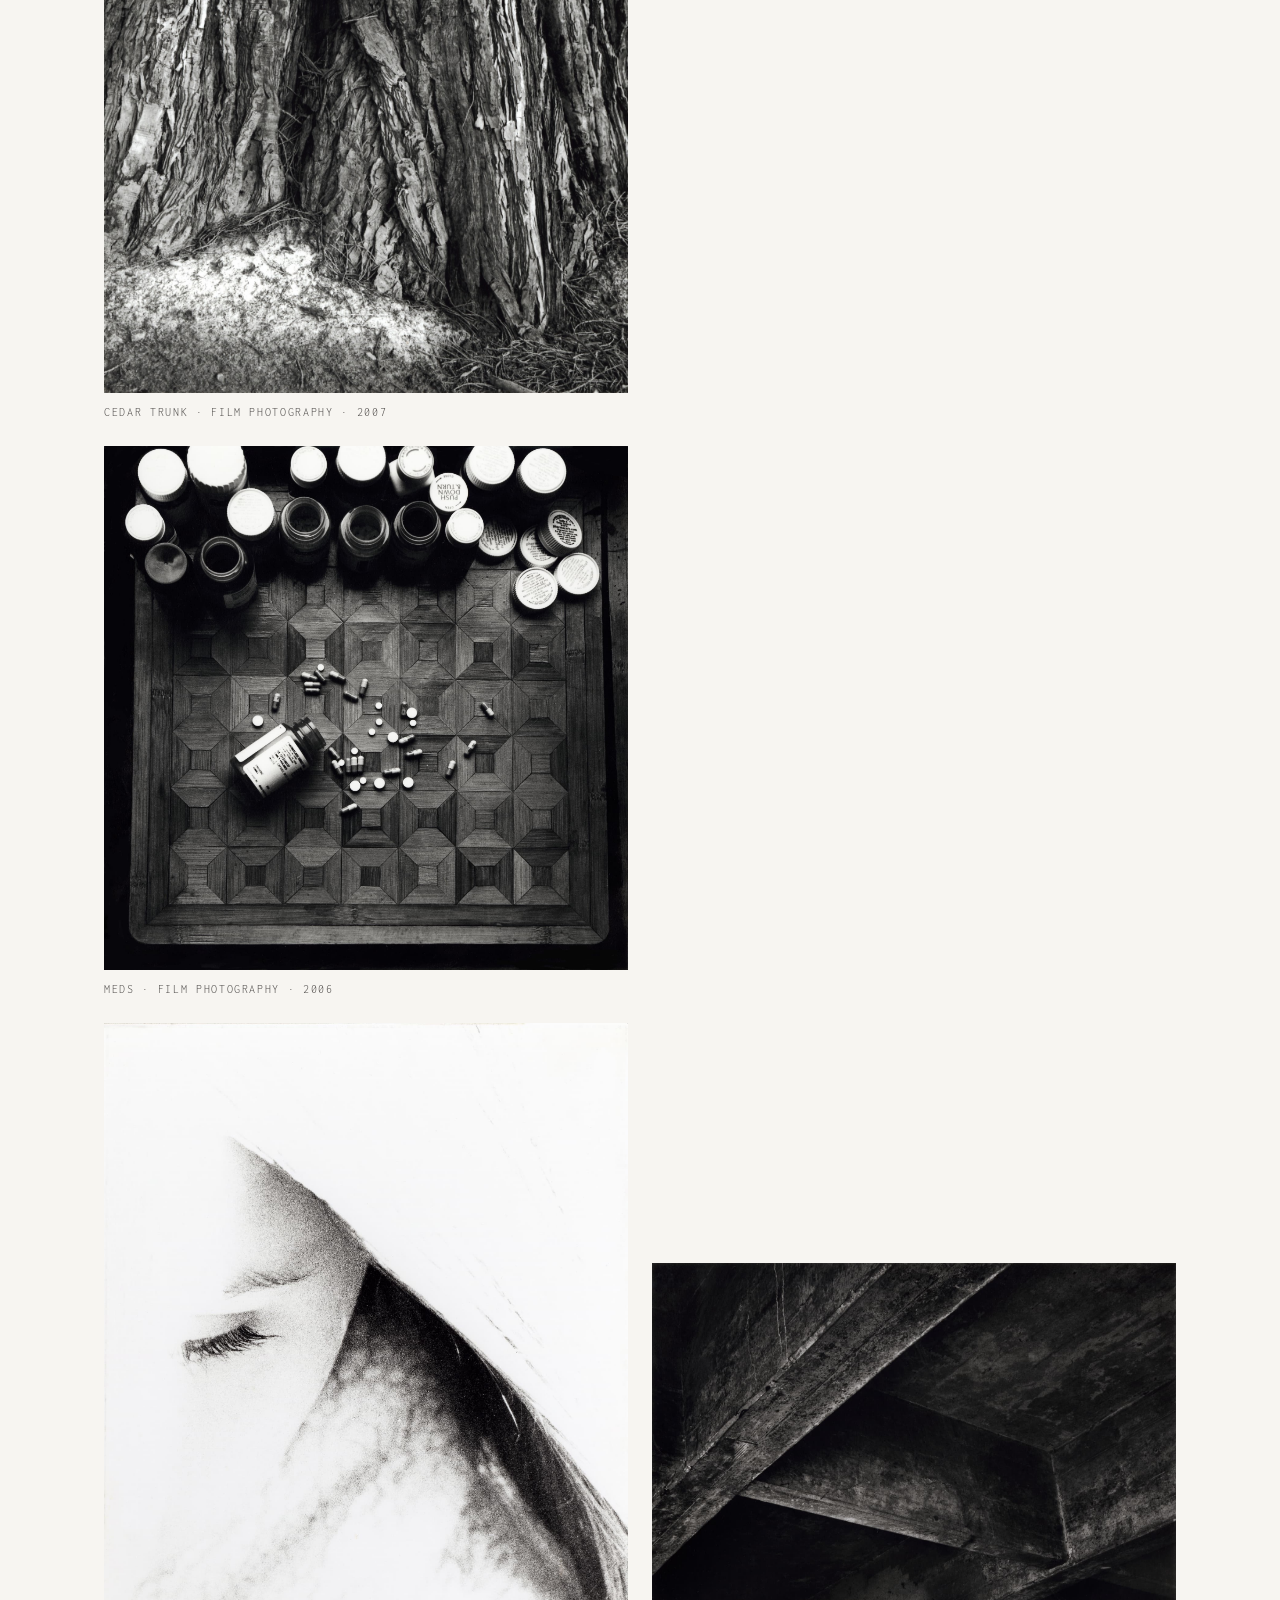
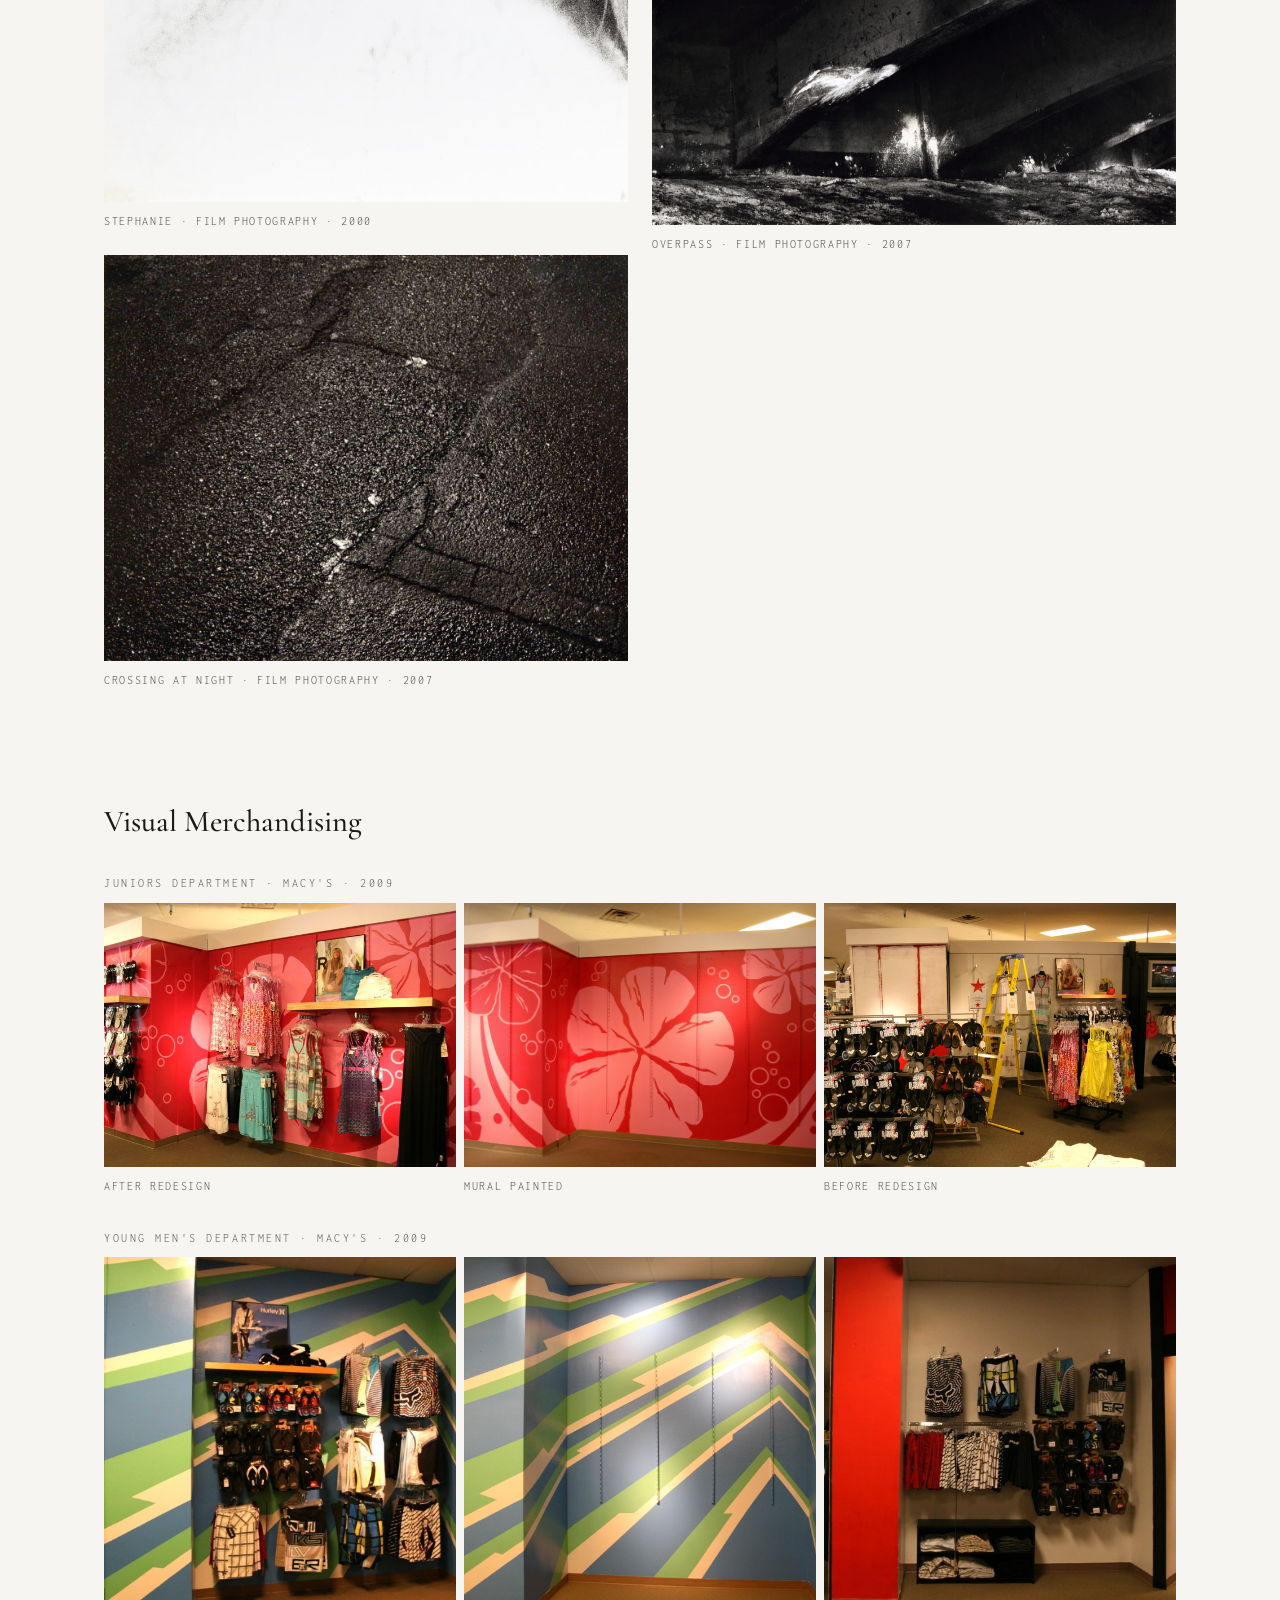
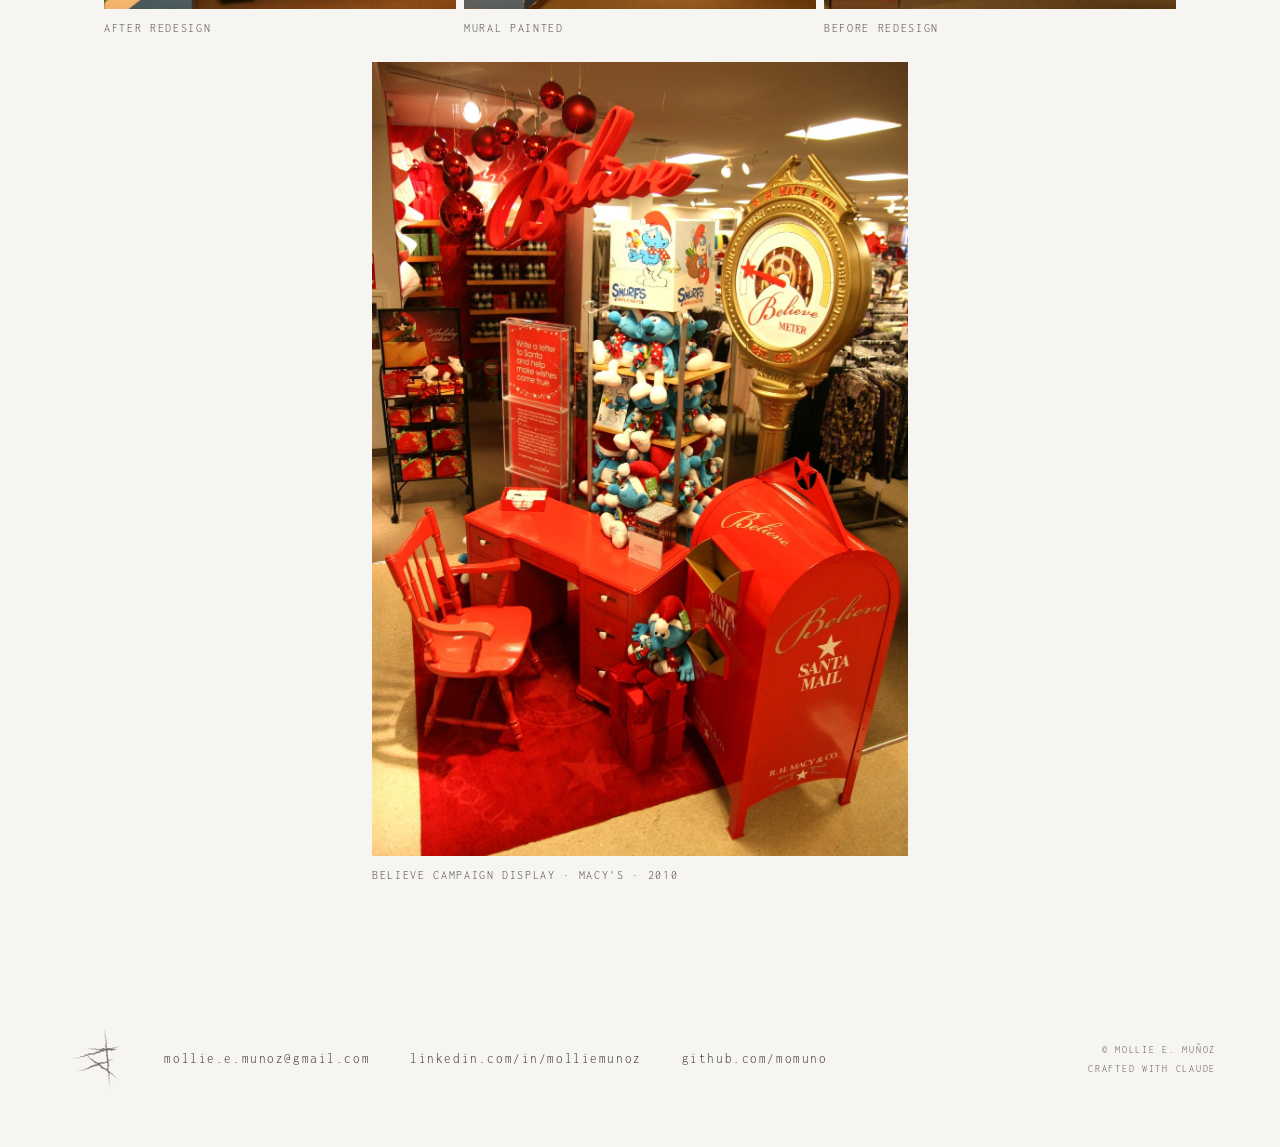
==== commit 0f067555: "Mobile polish: nav, thumbnails, typography, footer, and layout fixes - Sticky nav on mobile (overflo" ====
--- a/gallery.html
+++ b/gallery.html
@@ -17,7 +17,7 @@
 <!-- Cursor toggle -->
 <button class="cursor-toggle" id="cursor-toggle" aria-label="Toggle charcoal cursor">cursor · on</button>
 
-<nav>
+<nav class="nav-simple">
   <ul>
     <li><a href="index.html#early-work">← Portfolio</a></li>
   </ul>
@@ -55,7 +55,7 @@
         <div class="caption">Form Study 1 · Vine Charcoal · 2008</div>
       </div>
 
-      <div class="gallery-item" style="break-before: column;">
+      <div class="gallery-item">
         <img src="Gallery/formstudy2.jpg" alt="Charcoal study of human form" class="gallery-lightbox">
         <div class="caption">Form Study 2 · Charcoal · 2008</div>
       </div>
--- a/styles.css
+++ b/styles.css
@@ -309,7 +309,7 @@
   }
 
   .section-head h2 {
-    font-size: clamp(2.2rem, 3.8vw, 3.8rem);
+    font-size: clamp(2.6rem, 3.8vw, 3.8rem);
     font-weight: 500;
     font-style: italic;
     letter-spacing: 0.04em;
@@ -369,7 +369,7 @@
   }
 
   .entry-header h3 {
-    font-size: clamp(1.35rem, 2.3vw, 2.3rem);
+    font-size: clamp(1.9rem, 2.3vw, 2.3rem);
     font-weight: 500;
     line-height: 1.25;
     margin-top: 0.5rem;
@@ -1006,10 +1006,11 @@
 
   /* ── RESPONSIVE ── */
   @media (max-width: 720px) {
-    html, body { overflow-x: hidden; }
+    html, body { overflow-x: clip; }
 
     /* Hide desktop nav links, show hamburger */
     nav ul { display: none; }
+    nav.nav-simple ul { display: flex; }
 
     .nav-hamburger {
       display: flex;
@@ -1118,7 +1119,7 @@
 
     .nav-overlay-nav ol li a {
       display: block;
-      padding: 1.2rem 0;
+      padding: 1.2rem 1rem;
       font-family: 'Cormorant Garamond', serif;
       font-size: clamp(1.6rem, 7vw, 2.4rem);
       font-weight: 300;
@@ -1169,7 +1170,8 @@
     .entry-mid .mid-visual { order: 3; margin-top: 0.8rem; margin-bottom: 0.9rem; }
     .entry-mid p,
     .entry-mid .entry-link,
-    .entry-mid .non-link   { order: 4; }
+    .entry-mid .non-link,
+    .entry-mid .link-row   { order: 4; }
     .entry-mid .entry-link,
     .entry-mid .non-link   { align-self: flex-start; }
 
@@ -1195,13 +1197,15 @@
       padding: 2rem;
     }
 
-    .footer-transparent {
+    .footer-transparent,
+    footer {
       height: auto;
       padding: 3rem 2rem 2rem;
       position: static;
     }
 
-    .footer-transparent .footer-inner {
+    .footer-transparent .footer-inner,
+    .footer-inner {
       position: static;
       flex-direction: column;
       align-items: flex-start;
@@ -1225,11 +1229,11 @@
     }
 
     .early-context-list {
-      padding: 0 1.2rem;
+      padding: 1.5rem 2rem;
     }
 
     .early-context-list li {
-      grid-template-columns: 50px 1fr;
+      grid-template-columns: 62px 1fr;
       grid-template-rows: auto auto auto;
       gap: 0.1rem 1rem;
     }
@@ -1242,9 +1246,11 @@
       display: flex;
       flex-direction: column;
     }
+    .thumbnail-note { padding-bottom: 2.2rem; }
     .thumbnail-note .thumb-title-row { order: 1; }
     .thumbnail-note .thumb-image     { order: 2; margin-top: 0.8rem; margin-bottom: 0.8rem; }
     .thumbnail-note .thumb-body      { order: 3; }
+    .thumbnail-note .thumb-action    { order: 4; margin-top: 0.5rem; }
     body { cursor: auto; }
     #charcoal-cursor { display: none; }
     #crosshair-cursor { display: none; }
@@ -1395,10 +1401,6 @@
   letter-spacing: 0.14em;
   text-transform: uppercase; color: var(--mid);
   line-height: 1.6;
-}
-
-#merchandising {
-  scroll-margin-top: 80px;
 }
 
 .gallery-grid--three {
